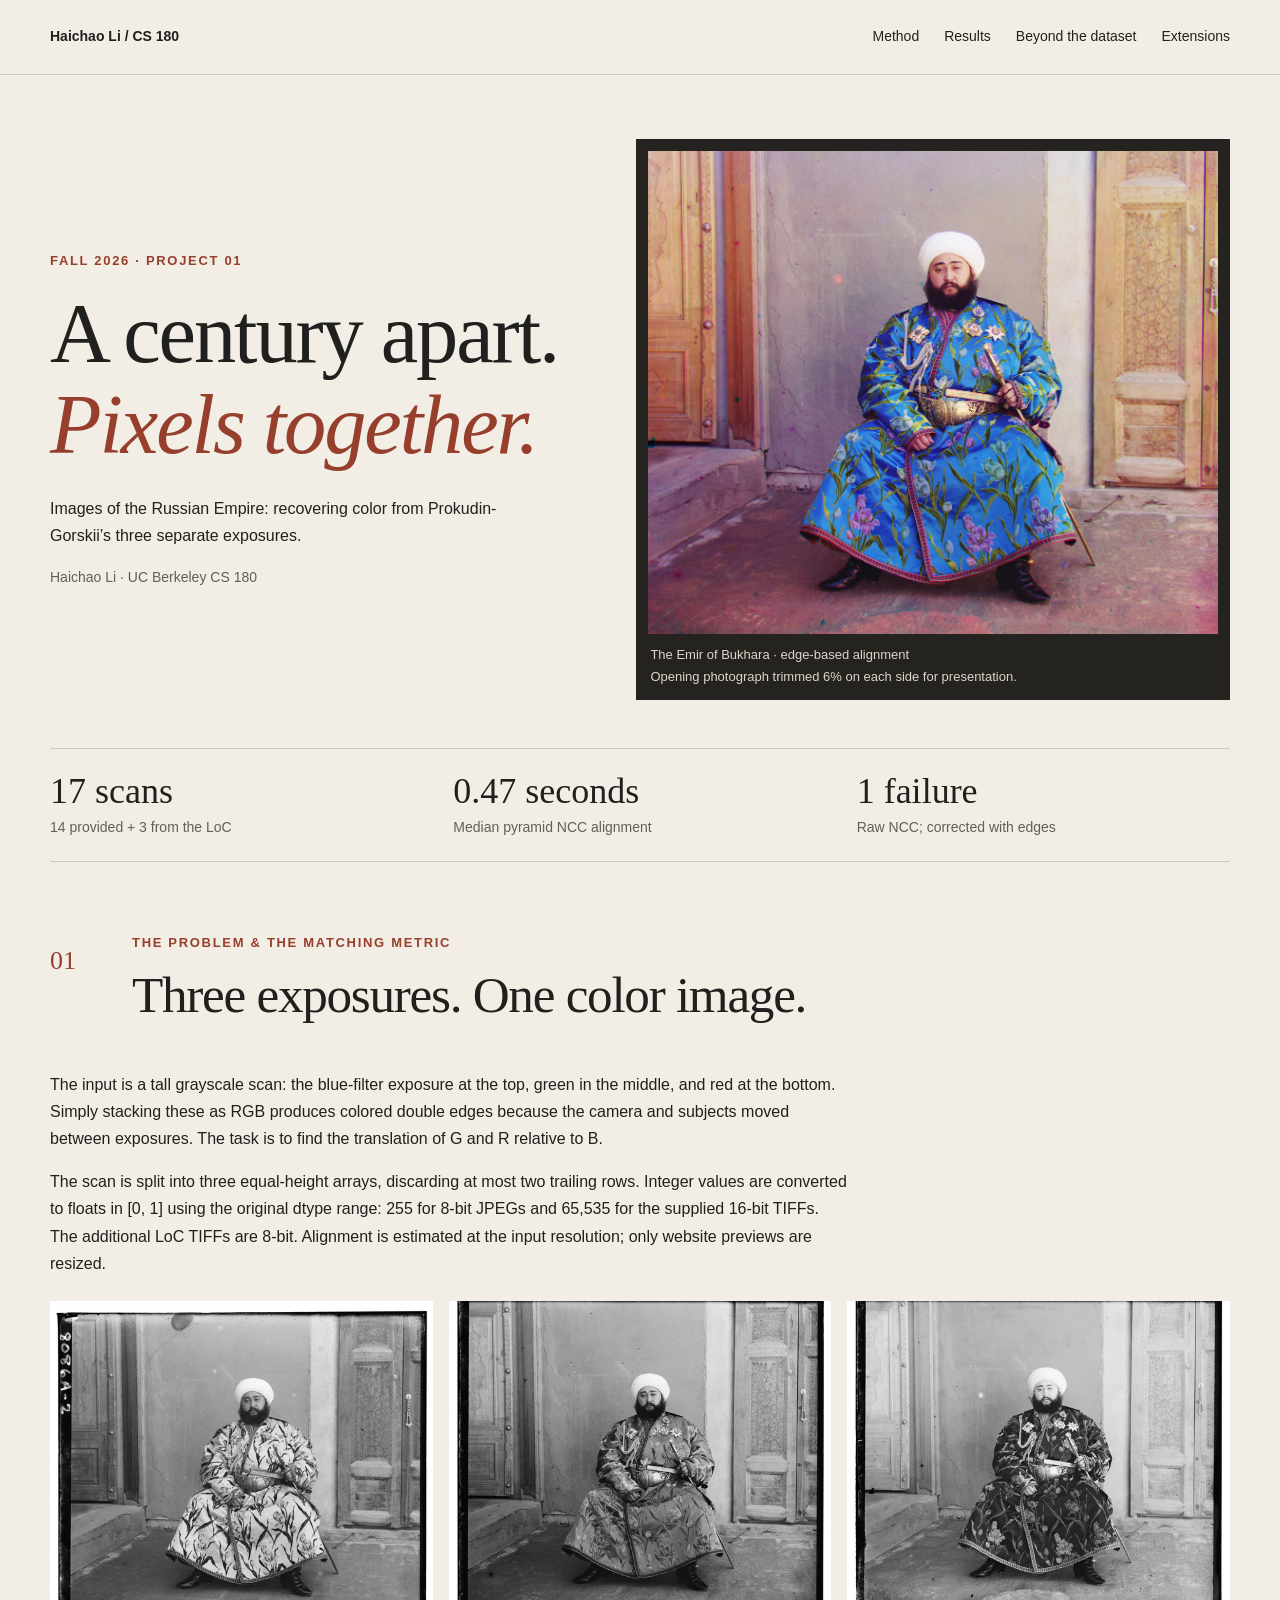
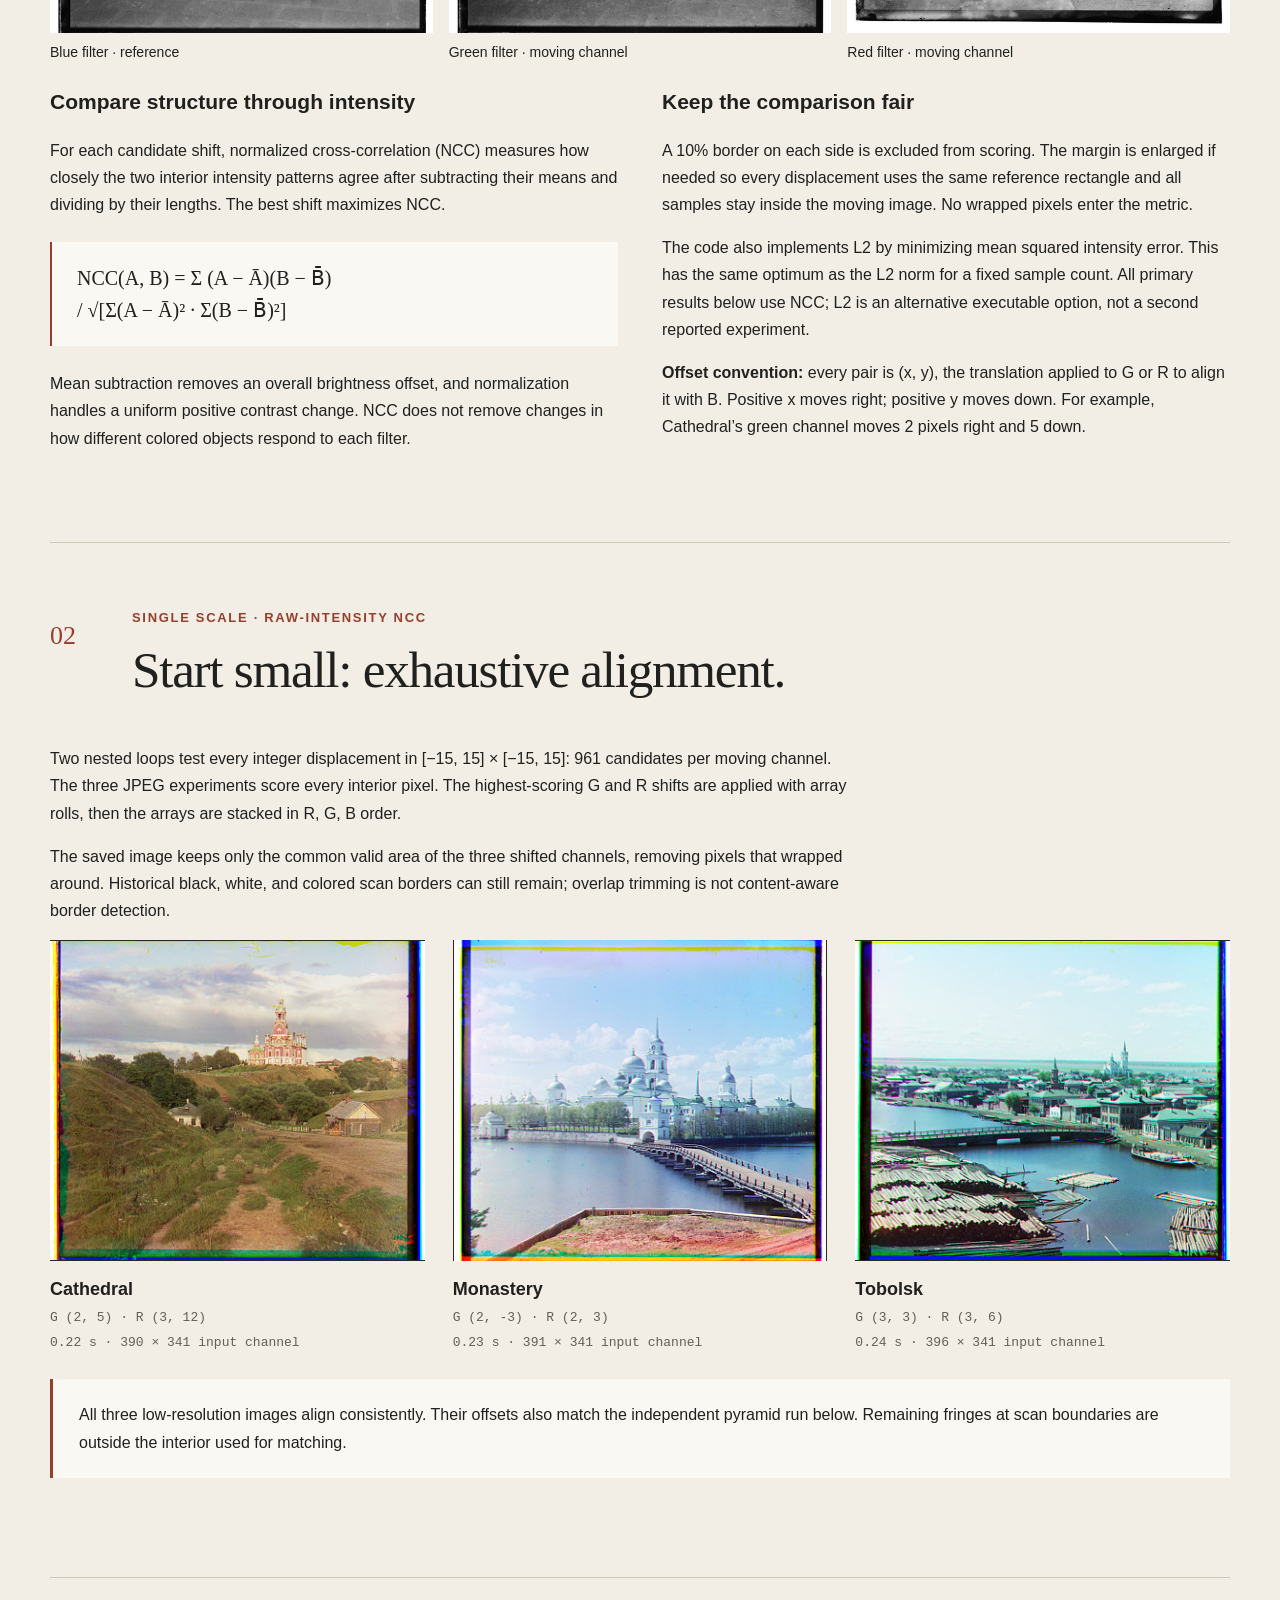
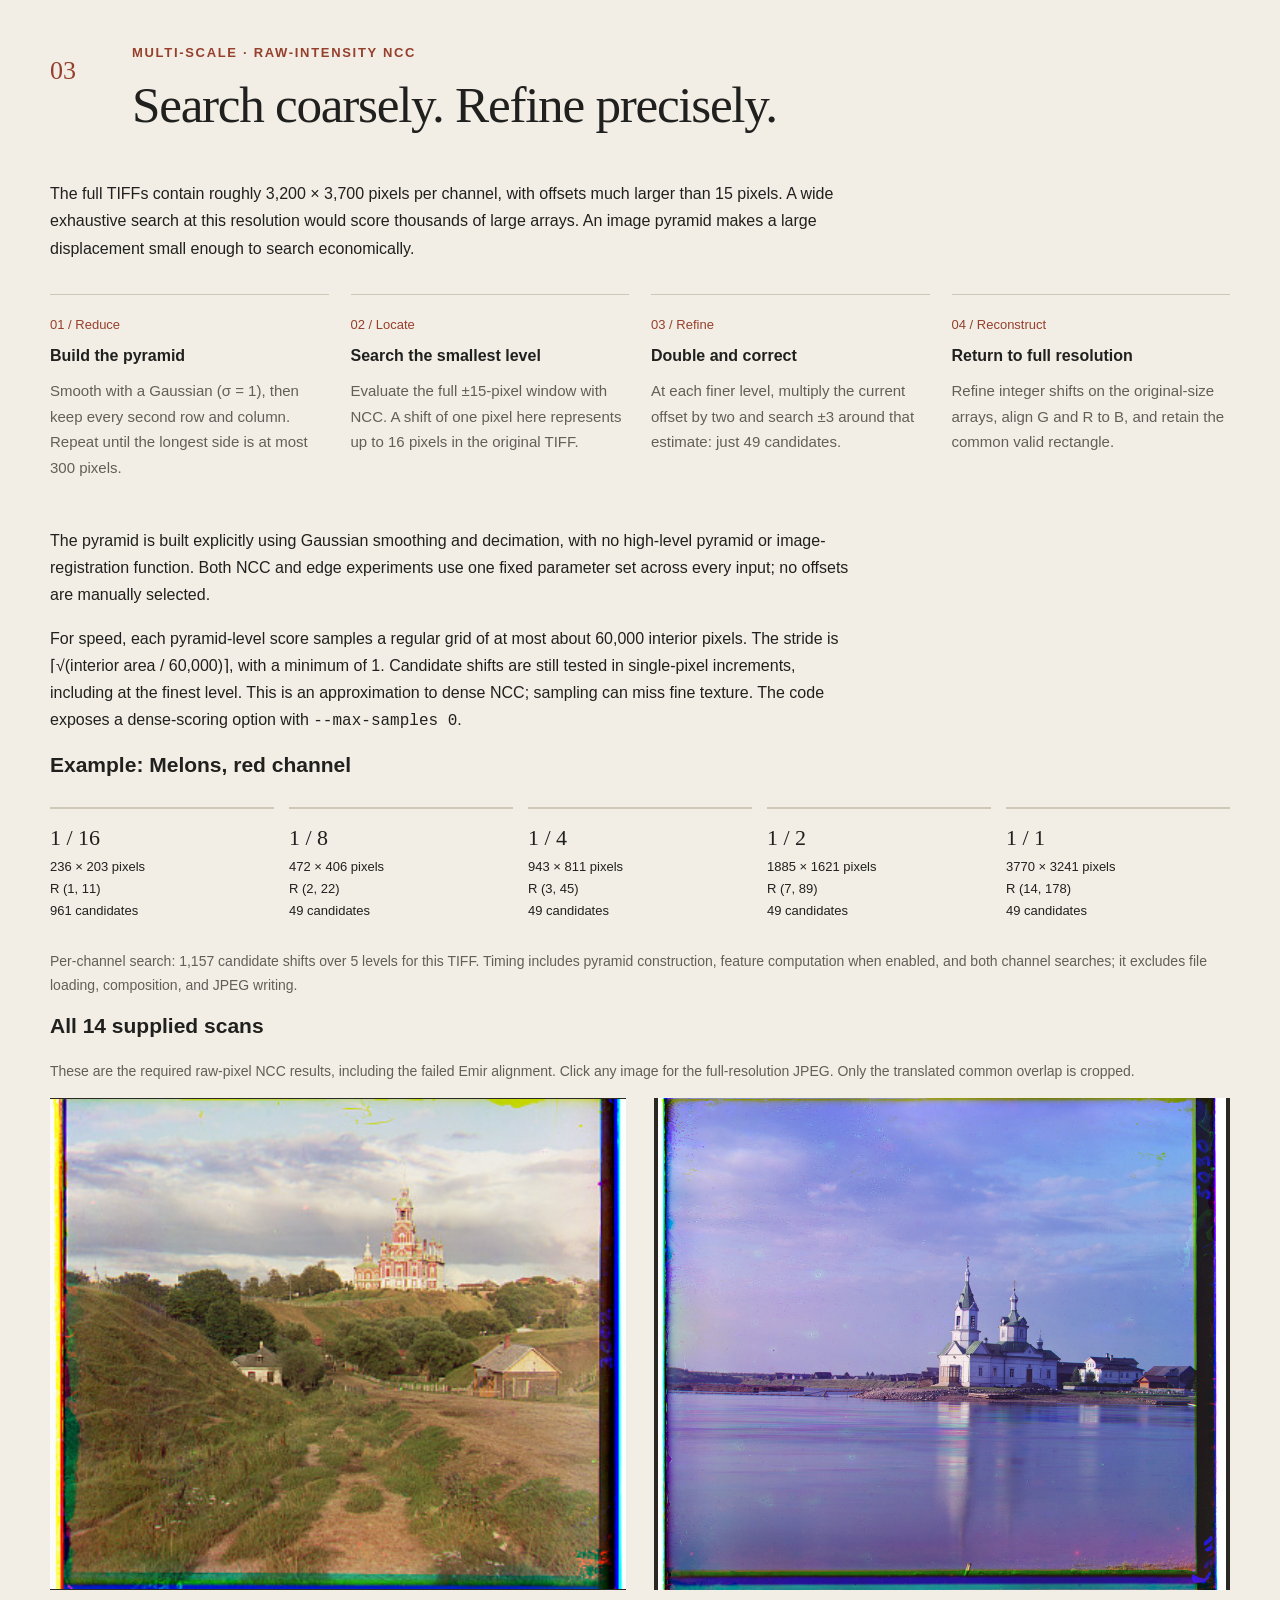
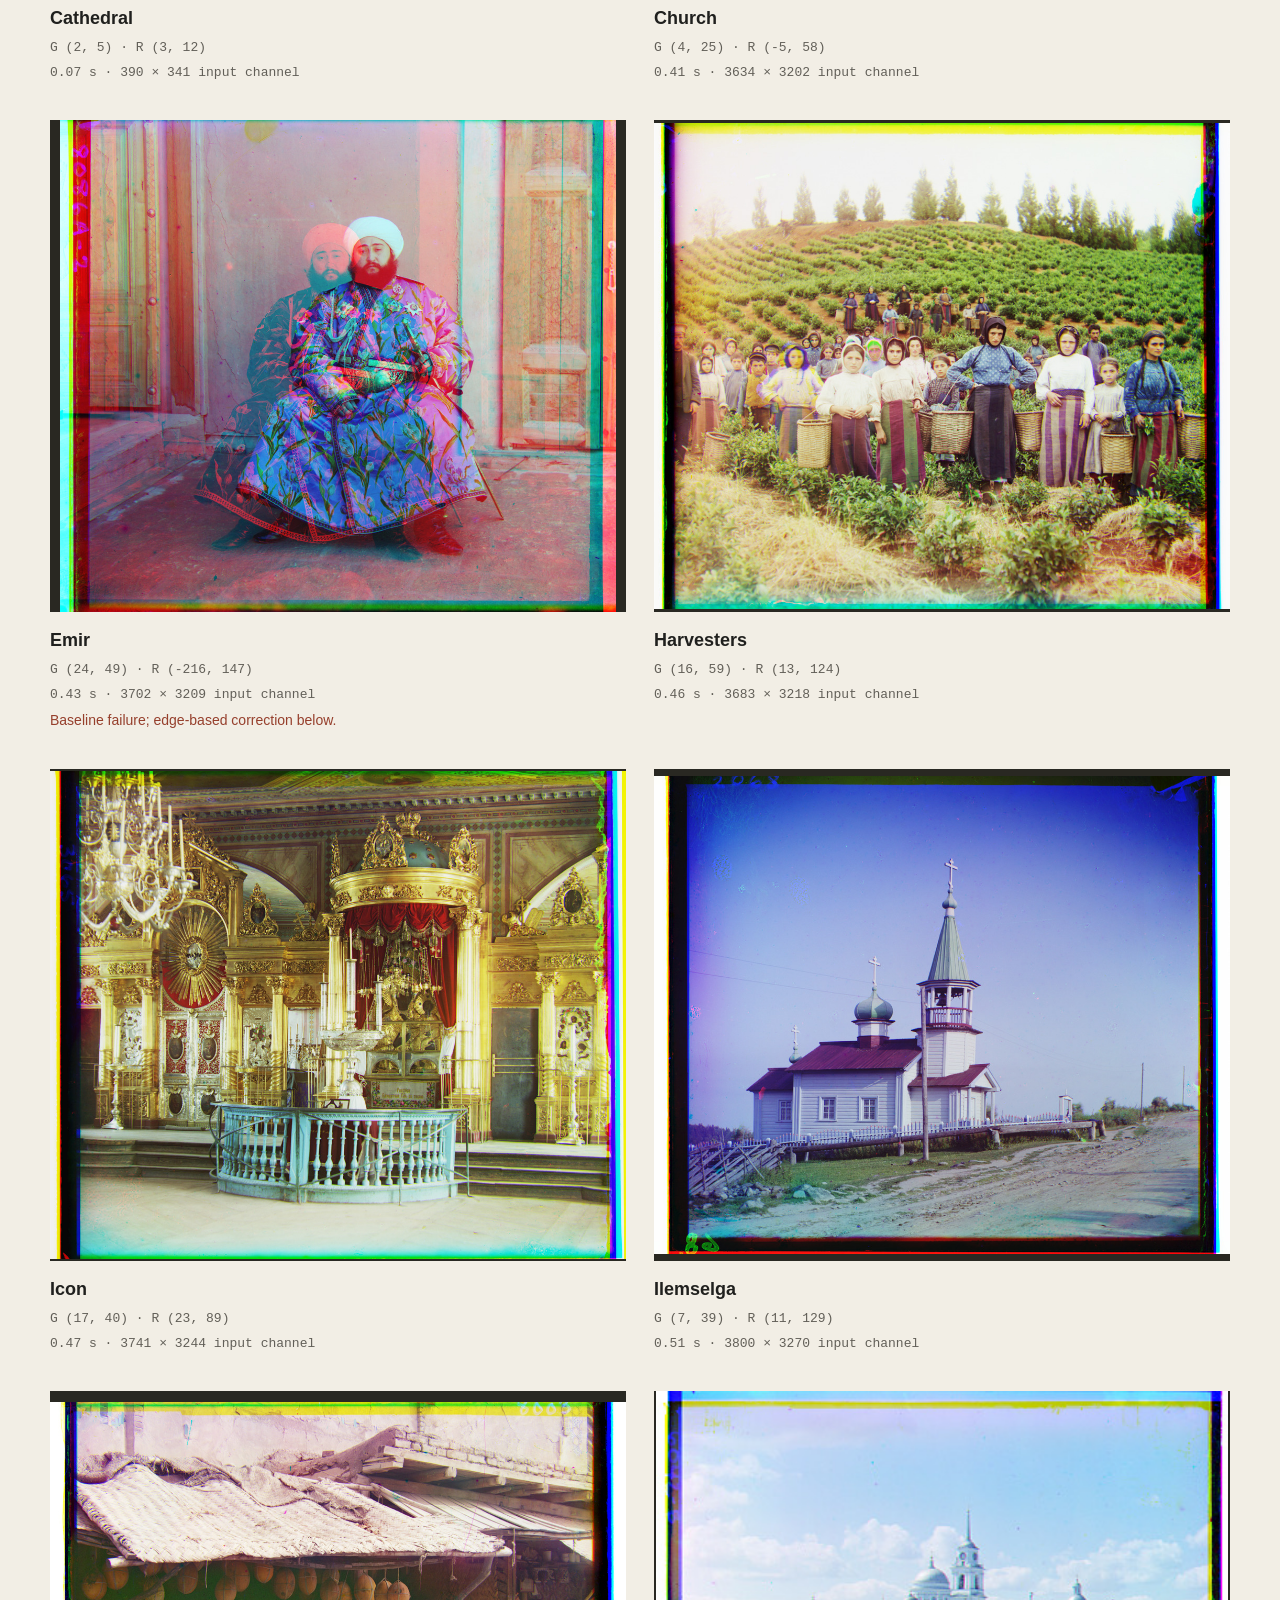
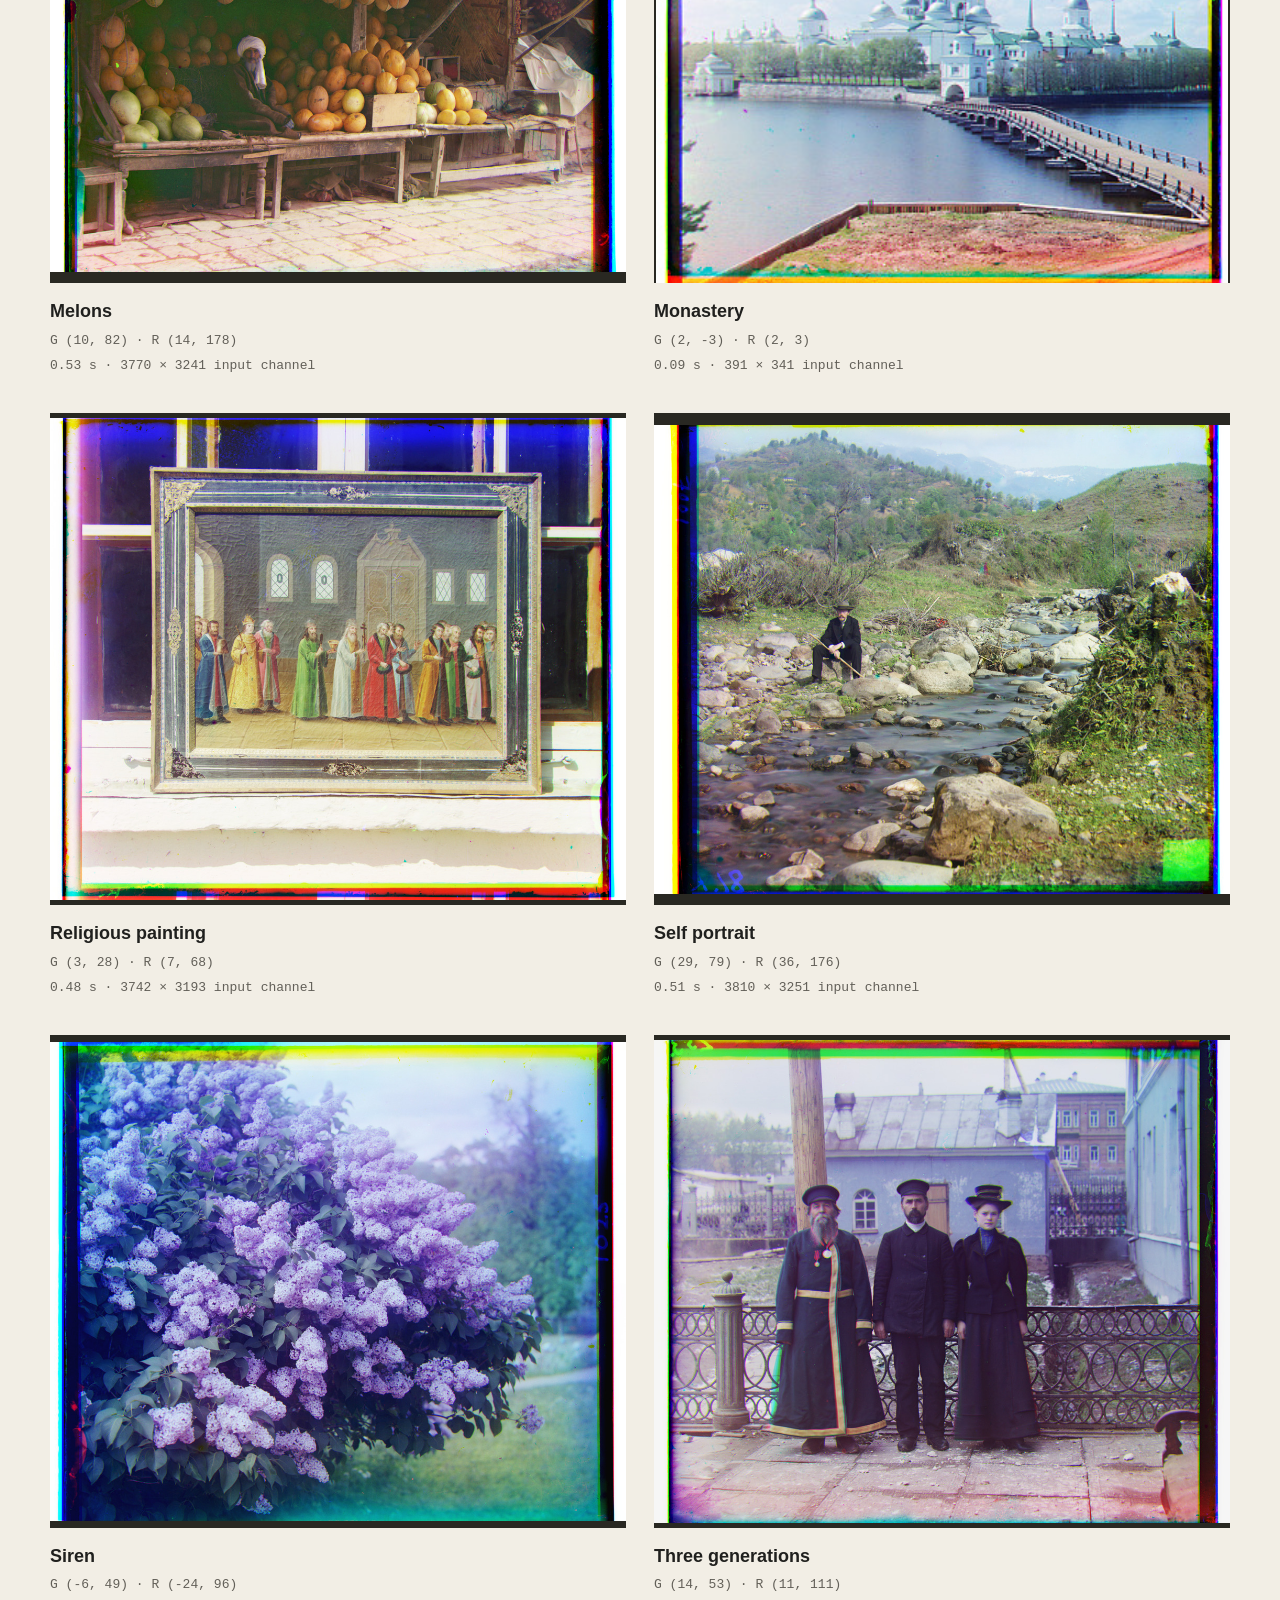
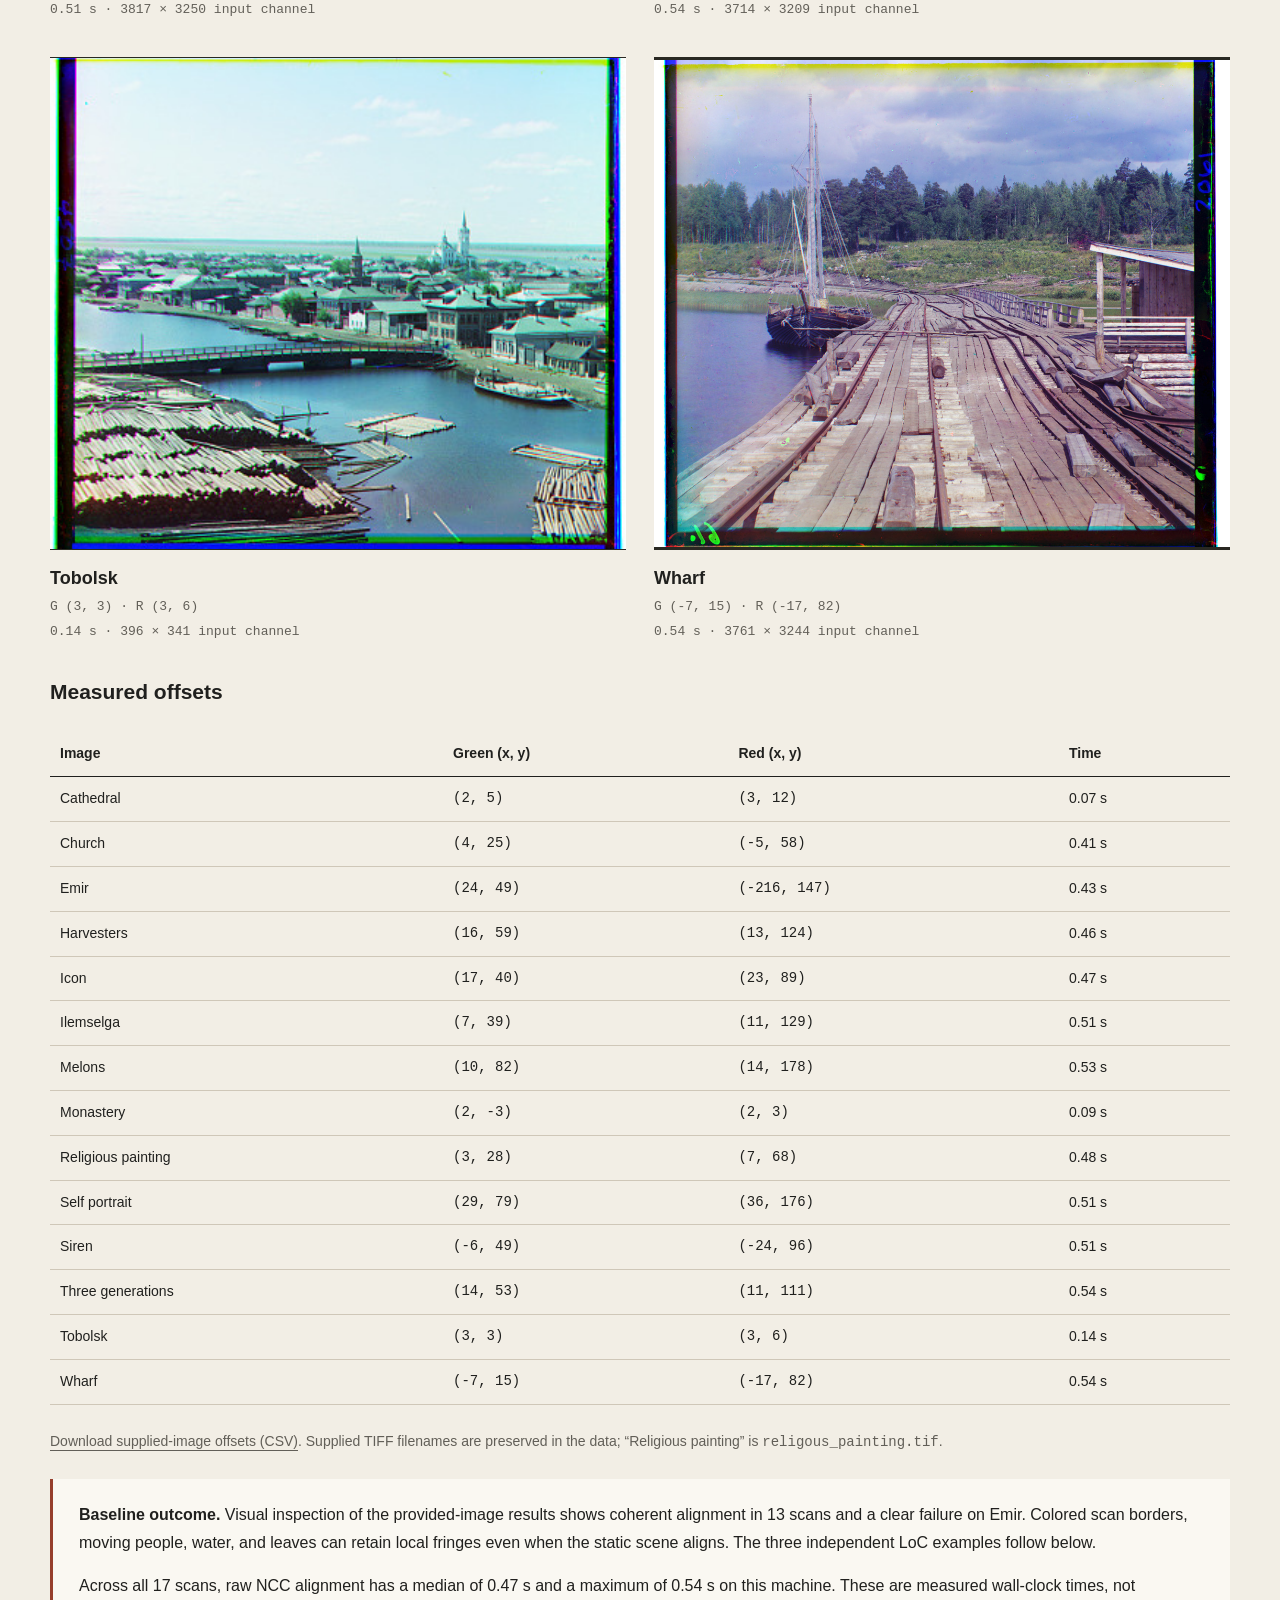
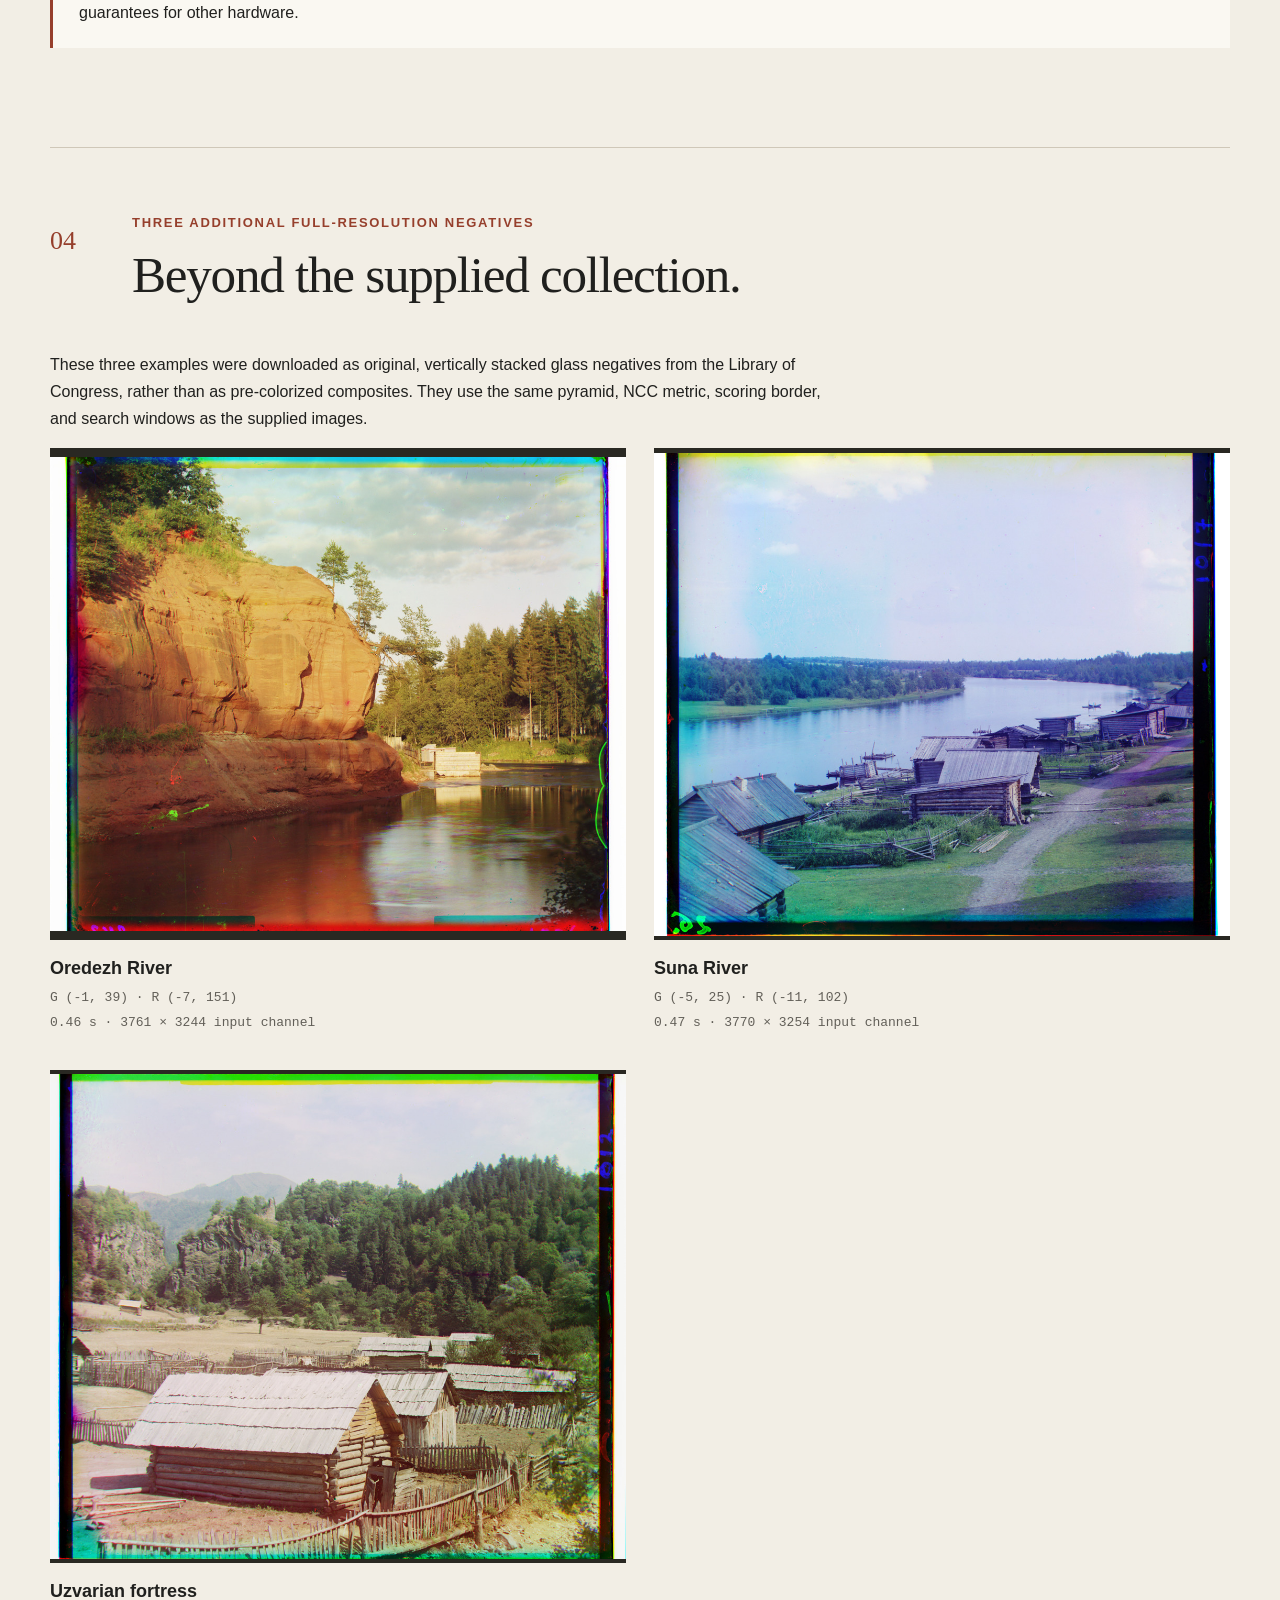
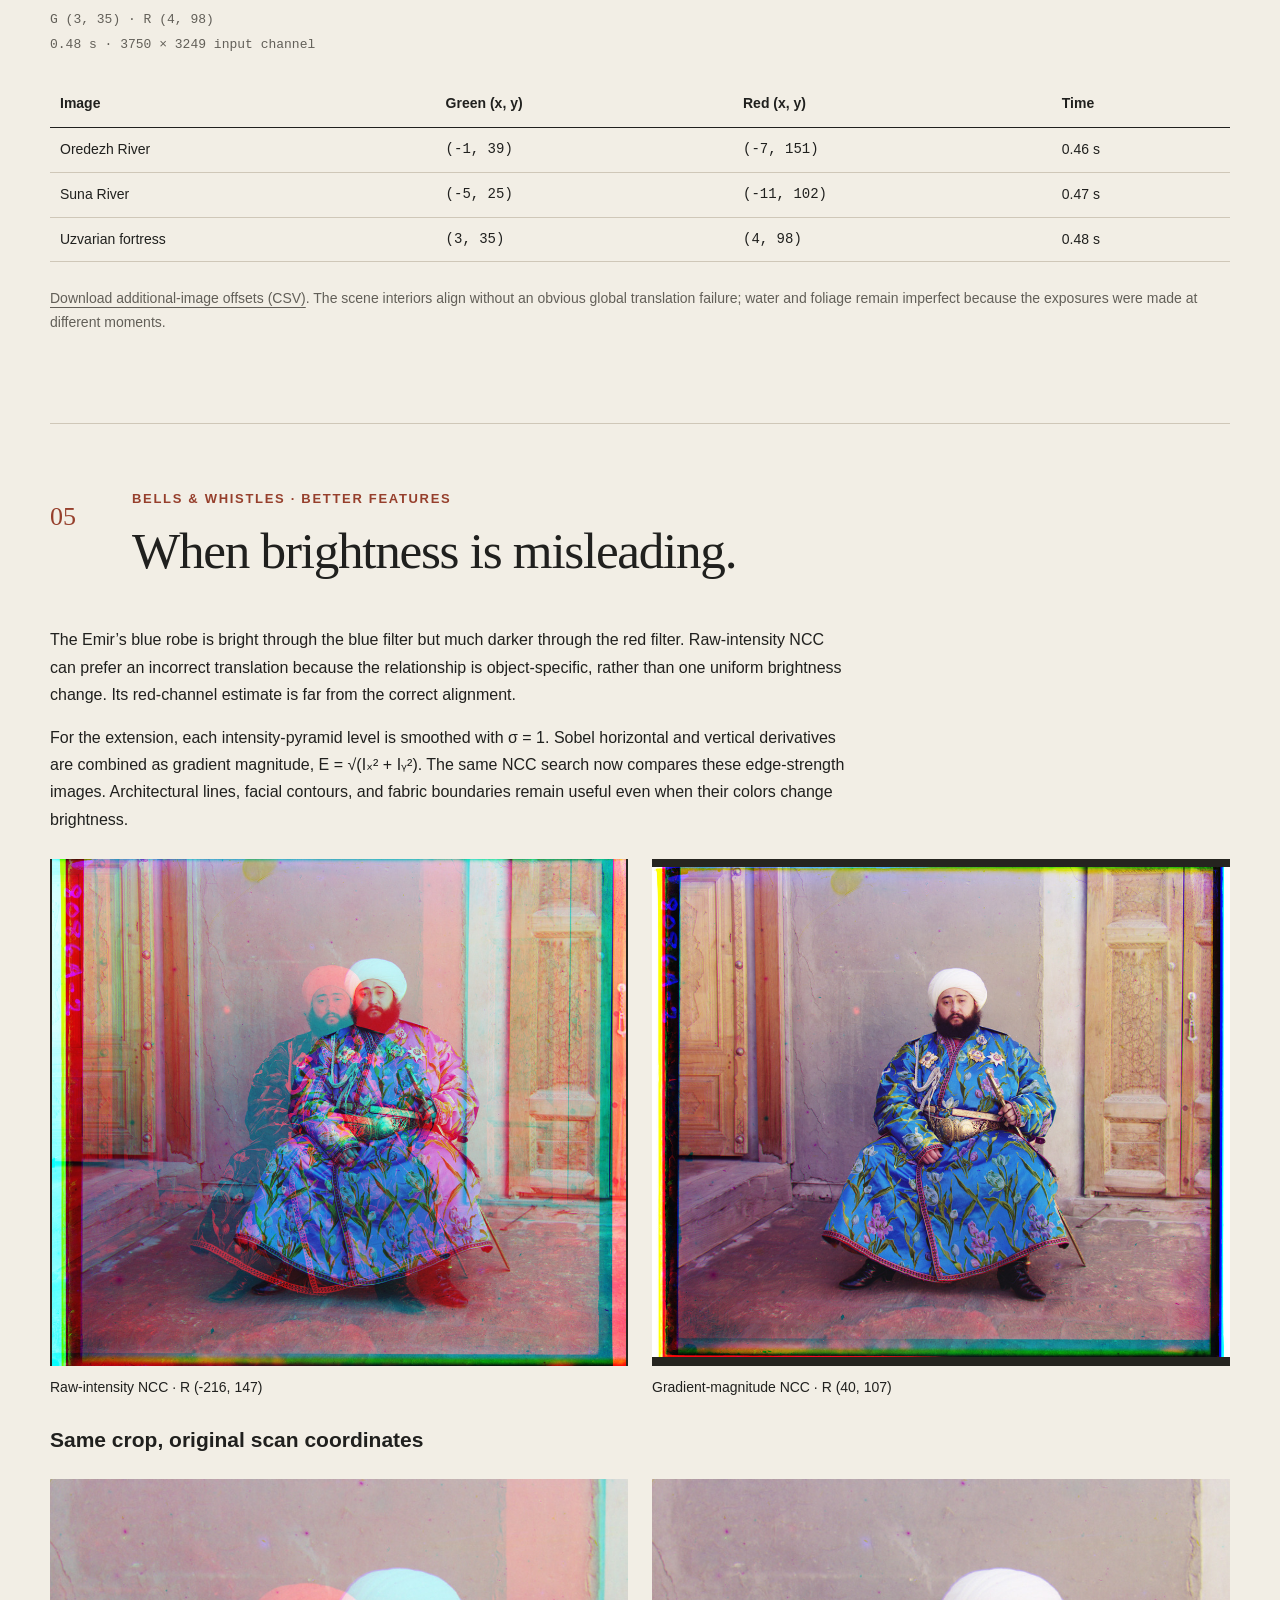
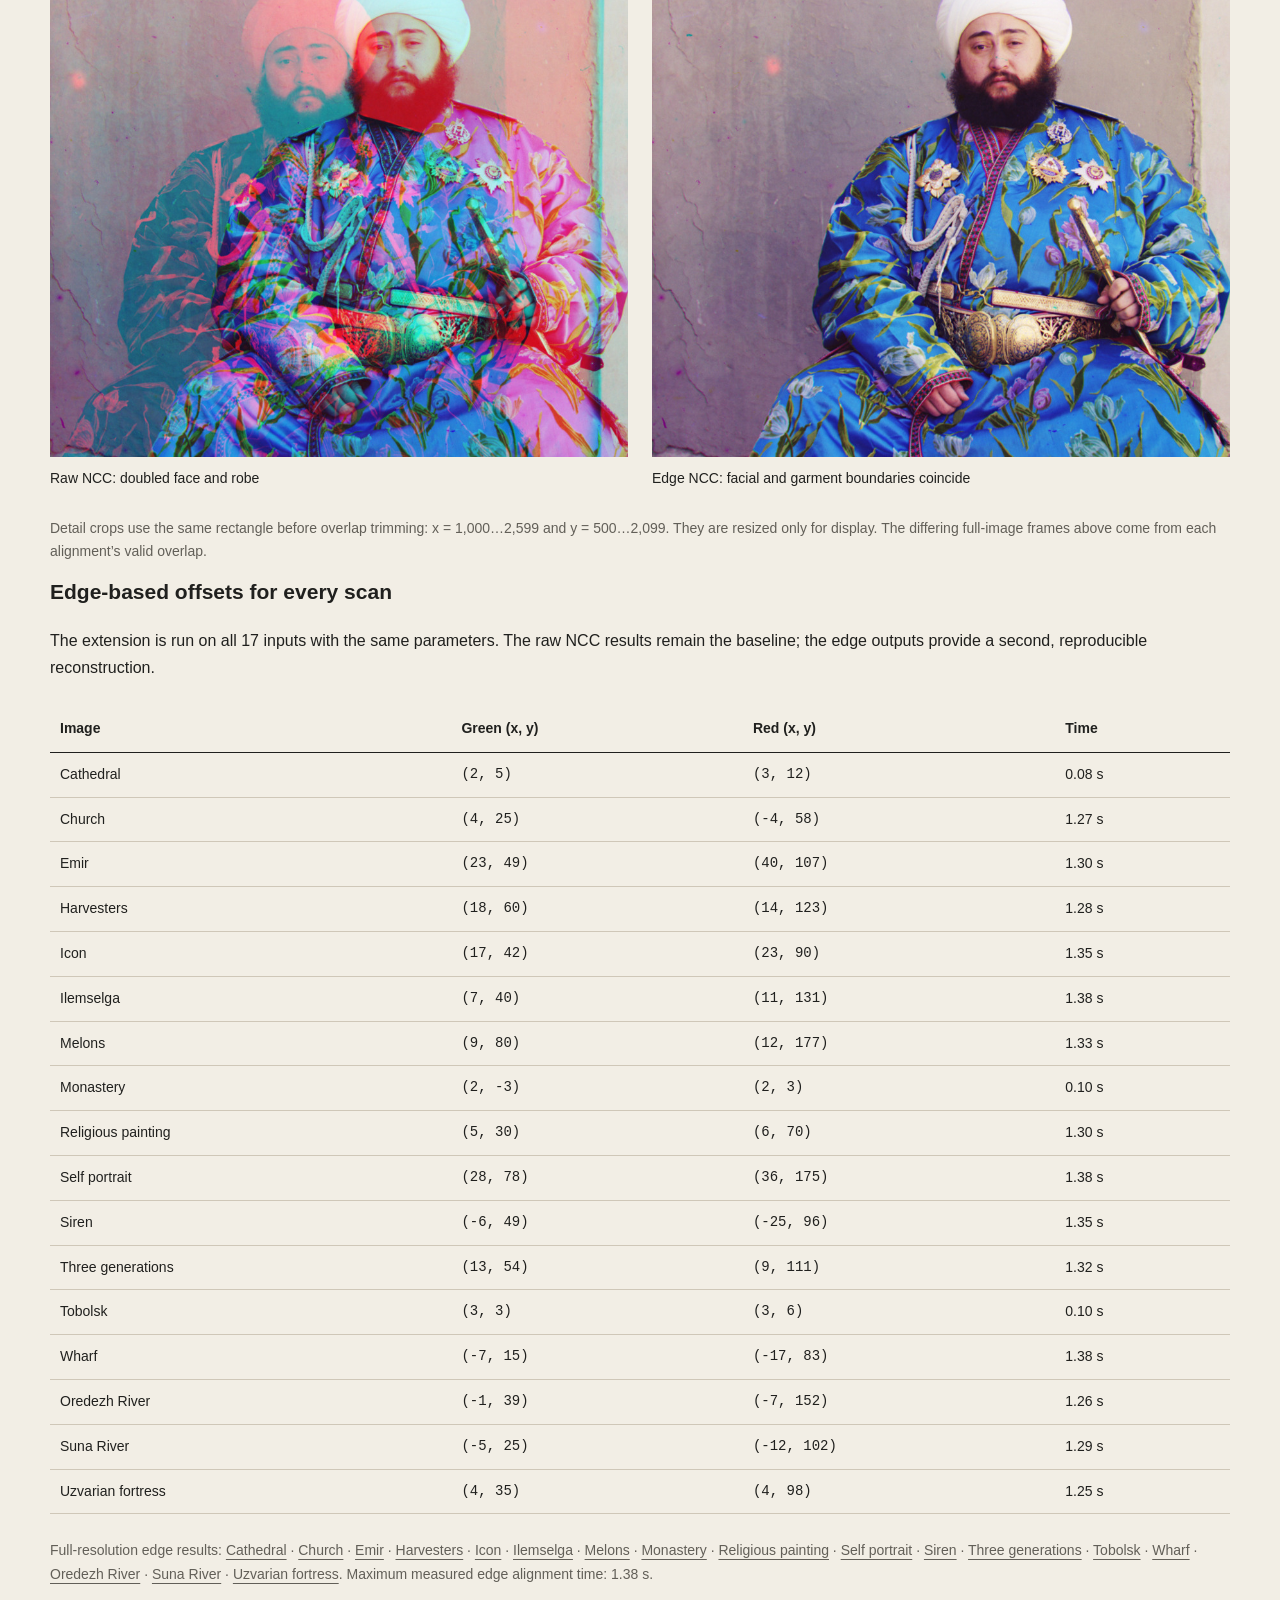
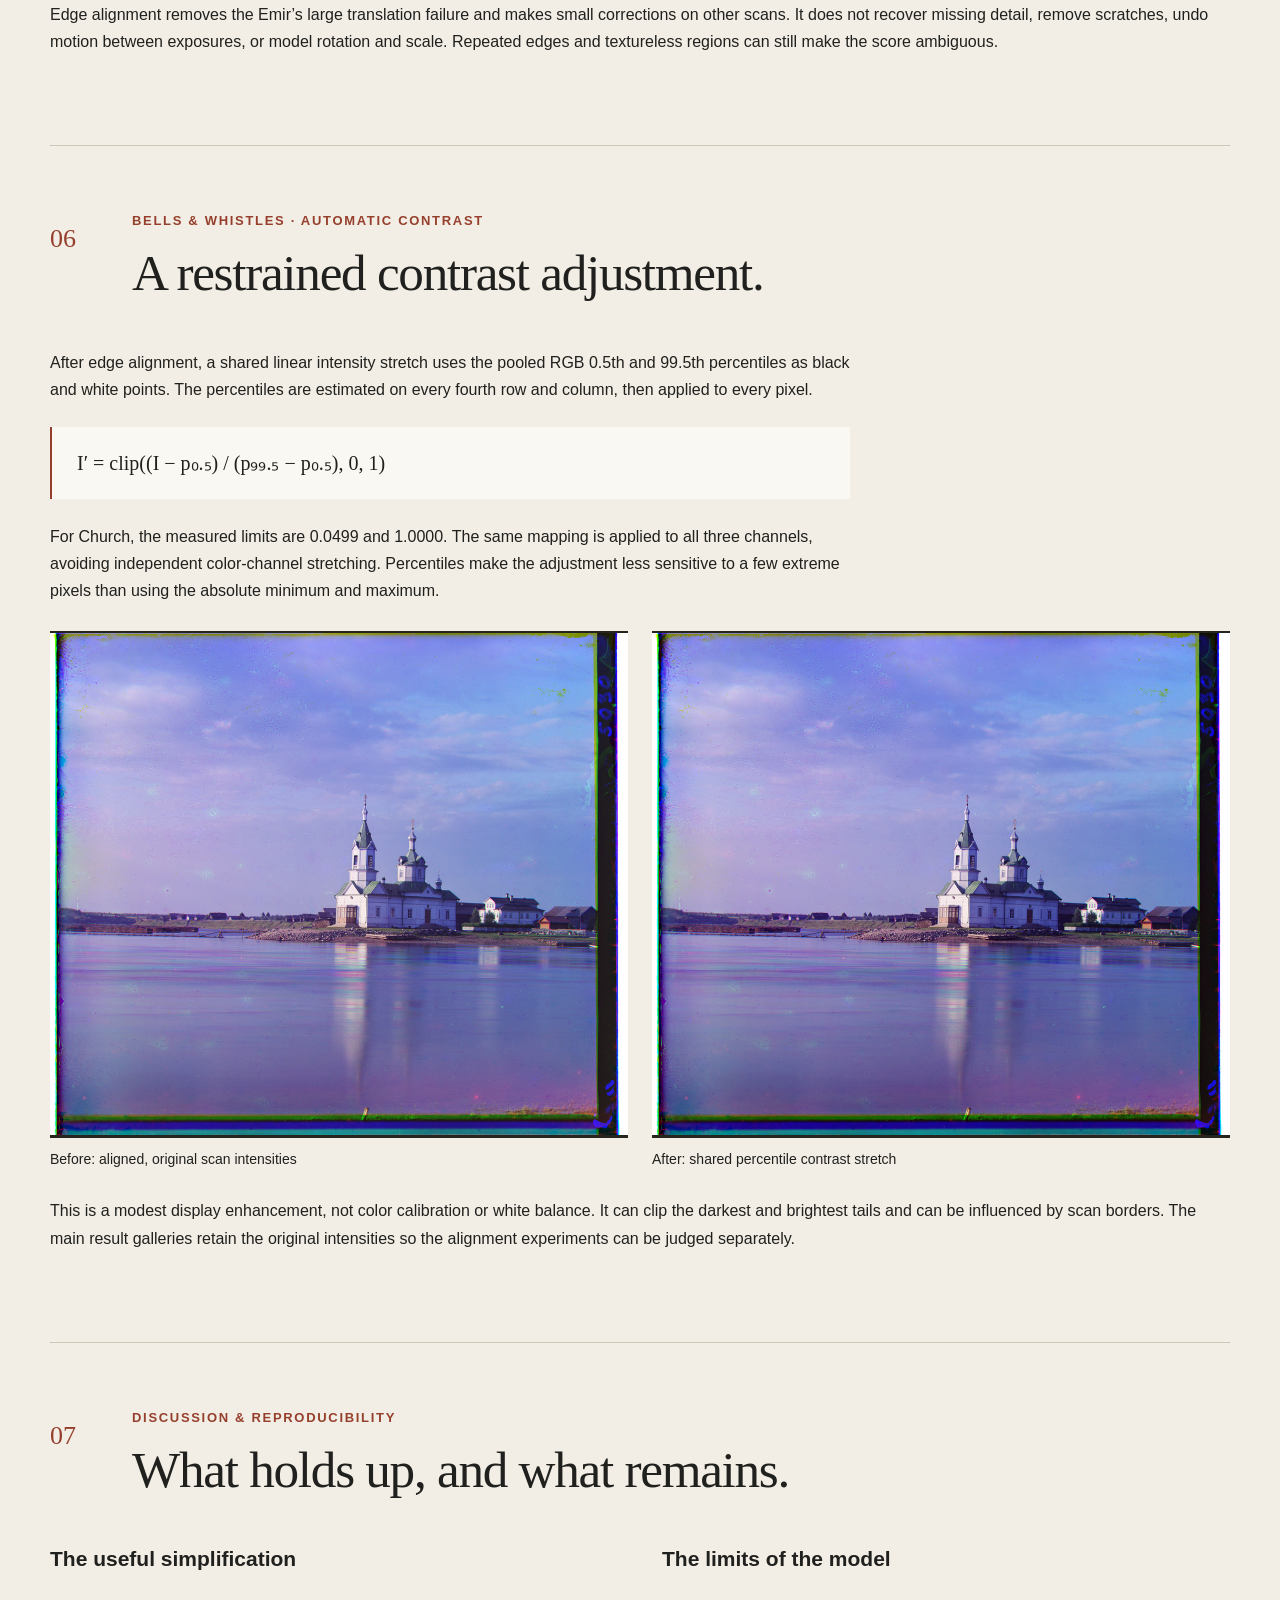
==== docs/project1/index.html @ 75fae9b6 "Create course portfolio and add Project 1 color alignment report" ====
<!doctype html><html lang="en"><head><meta charset="utf-8"><meta name="viewport" content="width=device-width,initial-scale=1"><title>Images of the Russian Empire · Haichao Li · CS180 Project 1</title><meta name="description" content="Reconstructing 17 glass-plate photographs with exhaustive NCC search, image pyramids, and edge features."><link rel="canonical" href="https://haichaolihc.github.io/cs180-projects/project1/"><link rel="stylesheet" href="styles.css"><link rel="icon" href="../favicon.svg" type="image/svg+xml"></head><body><header><div class="wrap"><a class="brand" href="../">Haichao Li / CS 180</a><nav aria-label="Report sections"><a href="#01">Method</a><a href="#03">Results</a><a href="#04">Beyond the dataset</a><a href="#05">Extensions</a></nav></div></header><main class="wrap"><p class="print-url">Project webpage: https://haichaolihc.github.io/cs180-projects/project1/</p><div class="hero"><div><p class="eyebrow">Fall 2026 · Project 01</p><h1>A century apart.<br><em>Pixels together.</em></h1><p>Images of the Russian Empire: recovering color from Prokudin-Gorskii’s three separate exposures.</p><p class="byline">Haichao Li · UC Berkeley CS 180</p></div><figure class="hero-image"><img src="images/hero.jpg" alt="The Emir of Bukhara reconstructed from three monochrome exposures" width="1200" height="1000"><figcaption>The Emir of Bukhara · edge-based alignment<br>Opening photograph trimmed 6% on each side for presentation.</figcaption></figure></div><div class="stats"><div><strong>17 scans</strong><span>14 provided + 3 from the LoC</span></div><div><strong>0.47 seconds</strong><span>Median pyramid NCC alignment</span></div><div><strong>1 failure</strong><span>Raw NCC; corrected with edges</span></div></div><section class="report" id="01"><div class="section-title"><span class="number">01</span><div><p class=eyebrow>The problem & the matching metric</p><h2>Three exposures. One color image.</h2></div></div><div class="measure"><p>The input is a tall grayscale scan: the blue-filter exposure at the top, green in the middle, and red at the bottom. Simply stacking these as RGB produces colored double edges because the camera and subjects moved between exposures. The task is to find the translation of G and R relative to B.</p><p>The scan is split into three equal-height arrays, discarding at most two trailing rows. Integer values are converted to floats in [0, 1] using the original dtype range: 255 for 8-bit JPEGs and 65,535 for the supplied 16-bit TIFFs. The additional LoC TIFFs are 8-bit. Alignment is estimated at the input resolution; only website previews are resized.</p></div><div class="plate-strip"><figure><img src="images/channel-blue.jpg" alt="Emir blue-filter grayscale exposure" loading="lazy"><figcaption>Blue filter · reference</figcaption></figure><figure><img src="images/channel-green.jpg" alt="Emir green-filter grayscale exposure" loading="lazy"><figcaption>Green filter · moving channel</figcaption></figure><figure><img src="images/channel-red.jpg" alt="Emir red-filter grayscale exposure" loading="lazy"><figcaption>Red filter · moving channel</figcaption></figure></div><div class="prose-grid"><div><h3>Compare structure through intensity</h3><p>For each candidate shift, normalized cross-correlation (NCC) measures how closely the two interior intensity patterns agree after subtracting their means and dividing by their lengths. The best shift maximizes NCC.</p><div class="formula">NCC(A, B) = Σ (A − Ā)(B − B̄)<br> / √[Σ(A − Ā)² · Σ(B − B̄)²]</div><p>Mean subtraction removes an overall brightness offset, and normalization handles a uniform positive contrast change. NCC does not remove changes in how different colored objects respond to each filter.</p></div><div><h3>Keep the comparison fair</h3><p>A 10% border on each side is excluded from scoring. The margin is enlarged if needed so every displacement uses the same reference rectangle and all samples stay inside the moving image. No wrapped pixels enter the metric.</p><p>The code also implements L2 by minimizing mean squared intensity error. This has the same optimum as the L2 norm for a fixed sample count. All primary results below use NCC; L2 is an alternative executable option, not a second reported experiment.</p><p><b>Offset convention:</b> every pair is (x, y), the translation applied to G or R to align it with B. Positive x moves right; positive y moves down. For example, Cathedral’s green channel moves 2 pixels right and 5 down.</p></div></div></section><section class="report" id="02"><div class="section-title"><span class="number">02</span><div><p class=eyebrow>Single scale · raw-intensity NCC</p><h2>Start small: exhaustive alignment.</h2></div></div><div class="measure"><p>Two nested loops test every integer displacement in [−15, 15] × [−15, 15]: 961 candidates per moving channel. The three JPEG experiments score every interior pixel. The highest-scoring G and R shifts are applied with array rolls, then the arrays are stacked in R, G, B order.</p><p>The saved image keeps only the common valid area of the three shifted channels, removing pixels that wrapped around. Historical black, white, and colored scan borders can still remain; overlap trimming is not content-aware border detection.</p></div><div class="gallery three"><figure class="result"><a href="images/full/pyramid/cathedral.jpg"><img src="images/single-cathedral.jpg" alt="Cathedral reconstructed using single alignment" loading="lazy" width="1100" height="950"></a><figcaption><span class="name">Cathedral</span><span class="offset">G (2, 5) · R (3, 12)</span><span class="offset">0.22 s · 390 × 341 input channel</span></figcaption></figure><figure class="result"><a href="images/full/pyramid/monastery.jpg"><img src="images/single-monastery.jpg" alt="Monastery reconstructed using single alignment" loading="lazy" width="1100" height="950"></a><figcaption><span class="name">Monastery</span><span class="offset">G (2, -3) · R (2, 3)</span><span class="offset">0.23 s · 391 × 341 input channel</span></figcaption></figure><figure class="result"><a href="images/full/pyramid/tobolsk.jpg"><img src="images/single-tobolsk.jpg" alt="Tobolsk reconstructed using single alignment" loading="lazy" width="1100" height="950"></a><figcaption><span class="name">Tobolsk</span><span class="offset">G (3, 3) · R (3, 6)</span><span class="offset">0.24 s · 396 × 341 input channel</span></figcaption></figure></div><div class="callout"><p>All three low-resolution images align consistently. Their offsets also match the independent pyramid run below. Remaining fringes at scan boundaries are outside the interior used for matching.</p></div></section><section class="report" id="03"><div class="section-title"><span class="number">03</span><div><p class=eyebrow>Multi-scale · raw-intensity NCC</p><h2>Search coarsely. Refine precisely.</h2></div></div><div class="measure"><p>The full TIFFs contain roughly 3,200 × 3,700 pixels per channel, with offsets much larger than 15 pixels. A wide exhaustive search at this resolution would score thousands of large arrays. An image pyramid makes a large displacement small enough to search economically.</p></div><div class="steps"><div class="step"><small>01 / Reduce</small><b>Build the pyramid</b><p>Smooth with a Gaussian (σ = 1), then keep every second row and column. Repeat until the longest side is at most 300 pixels.</p></div><div class="step"><small>02 / Locate</small><b>Search the smallest level</b><p>Evaluate the full ±15-pixel window with NCC. A shift of one pixel here represents up to 16 pixels in the original TIFF.</p></div><div class="step"><small>03 / Refine</small><b>Double and correct</b><p>At each finer level, multiply the current offset by two and search ±3 around that estimate: just 49 candidates.</p></div><div class="step"><small>04 / Reconstruct</small><b>Return to full resolution</b><p>Refine integer shifts on the original-size arrays, align G and R to B, and retain the common valid rectangle.</p></div></div><div class="measure"><p>The pyramid is built explicitly using Gaussian smoothing and decimation, with no high-level pyramid or image-registration function. Both NCC and edge experiments use one fixed parameter set across every input; no offsets are manually selected.</p><p>For speed, each pyramid-level score samples a regular grid of at most about 60,000 interior pixels. The stride is ⌈√(interior area / 60,000)⌉, with a minimum of 1. Candidate shifts are still tested in single-pixel increments, including at the finest level. This is an approximation to dense NCC; sampling can miss fine texture. The code exposes a dense-scoring option with <code>--max-samples 0</code>.</p></div><h3>Example: Melons, red channel</h3><div class="trace"><div><strong>1 / 16</strong><span>236 × 203 pixels</span><span>R (1, 11)</span><span>961 candidates</span></div><div><strong>1 / 8</strong><span>472 × 406 pixels</span><span>R (2, 22)</span><span>49 candidates</span></div><div><strong>1 / 4</strong><span>943 × 811 pixels</span><span>R (3, 45)</span><span>49 candidates</span></div><div><strong>1 / 2</strong><span>1885 × 1621 pixels</span><span>R (7, 89)</span><span>49 candidates</span></div><div><strong>1 / 1</strong><span>3770 × 3241 pixels</span><span>R (14, 178)</span><span>49 candidates</span></div></div><p class="fine">Per-channel search: 1,157 candidate shifts over 5 levels for this TIFF. Timing includes pyramid construction, feature computation when enabled, and both channel searches; it excludes file loading, composition, and JPEG writing.</p><h3>All 14 supplied scans</h3><p class="fine">These are the required raw-pixel NCC results, including the failed Emir alignment. Click any image for the full-resolution JPEG. Only the translated common overlap is cropped.</p><div class="gallery"><figure class="result"><a href="images/full/pyramid/cathedral.jpg"><img src="images/pyramid-cathedral.jpg" alt="Cathedral reconstructed using pyramid alignment" loading="lazy" width="1100" height="950"></a><figcaption><span class="name">Cathedral</span><span class="offset">G (2, 5) · R (3, 12)</span><span class="offset">0.07 s · 390 × 341 input channel</span></figcaption></figure><figure class="result"><a href="images/full/pyramid/church.jpg"><img src="images/pyramid-church.jpg" alt="Church reconstructed using pyramid alignment" loading="lazy" width="1100" height="950"></a><figcaption><span class="name">Church</span><span class="offset">G (4, 25) · R (-5, 58)</span><span class="offset">0.41 s · 3634 × 3202 input channel</span></figcaption></figure><figure class="result"><a href="images/full/pyramid/emir.jpg"><img src="images/pyramid-emir.jpg" alt="Emir reconstructed using pyramid alignment" loading="lazy" width="1100" height="950"></a><figcaption><span class="name">Emir</span><span class="offset">G (24, 49) · R (-216, 147)</span><span class="offset">0.43 s · 3702 × 3209 input channel</span><span class="note fail">Baseline failure; edge-based correction below.</span></figcaption></figure><figure class="result"><a href="images/full/pyramid/harvesters.jpg"><img src="images/pyramid-harvesters.jpg" alt="Harvesters reconstructed using pyramid alignment" loading="lazy" width="1100" height="950"></a><figcaption><span class="name">Harvesters</span><span class="offset">G (16, 59) · R (13, 124)</span><span class="offset">0.46 s · 3683 × 3218 input channel</span></figcaption></figure><figure class="result"><a href="images/full/pyramid/icon.jpg"><img src="images/pyramid-icon.jpg" alt="Icon reconstructed using pyramid alignment" loading="lazy" width="1100" height="950"></a><figcaption><span class="name">Icon</span><span class="offset">G (17, 40) · R (23, 89)</span><span class="offset">0.47 s · 3741 × 3244 input channel</span></figcaption></figure><figure class="result"><a href="images/full/pyramid/ilemselga.jpg"><img src="images/pyramid-ilemselga.jpg" alt="Ilemselga reconstructed using pyramid alignment" loading="lazy" width="1100" height="950"></a><figcaption><span class="name">Ilemselga</span><span class="offset">G (7, 39) · R (11, 129)</span><span class="offset">0.51 s · 3800 × 3270 input channel</span></figcaption></figure><figure class="result"><a href="images/full/pyramid/melons.jpg"><img src="images/pyramid-melons.jpg" alt="Melons reconstructed using pyramid alignment" loading="lazy" width="1100" height="950"></a><figcaption><span class="name">Melons</span><span class="offset">G (10, 82) · R (14, 178)</span><span class="offset">0.53 s · 3770 × 3241 input channel</span></figcaption></figure><figure class="result"><a href="images/full/pyramid/monastery.jpg"><img src="images/pyramid-monastery.jpg" alt="Monastery reconstructed using pyramid alignment" loading="lazy" width="1100" height="950"></a><figcaption><span class="name">Monastery</span><span class="offset">G (2, -3) · R (2, 3)</span><span class="offset">0.09 s · 391 × 341 input channel</span></figcaption></figure><figure class="result"><a href="images/full/pyramid/religous_painting.jpg"><img src="images/pyramid-religous_painting.jpg" alt="Religious painting reconstructed using pyramid alignment" loading="lazy" width="1100" height="950"></a><figcaption><span class="name">Religious painting</span><span class="offset">G (3, 28) · R (7, 68)</span><span class="offset">0.48 s · 3742 × 3193 input channel</span></figcaption></figure><figure class="result"><a href="images/full/pyramid/self_portrait.jpg"><img src="images/pyramid-self_portrait.jpg" alt="Self portrait reconstructed using pyramid alignment" loading="lazy" width="1100" height="950"></a><figcaption><span class="name">Self portrait</span><span class="offset">G (29, 79) · R (36, 176)</span><span class="offset">0.51 s · 3810 × 3251 input channel</span></figcaption></figure><figure class="result"><a href="images/full/pyramid/siren.jpg"><img src="images/pyramid-siren.jpg" alt="Siren reconstructed using pyramid alignment" loading="lazy" width="1100" height="950"></a><figcaption><span class="name">Siren</span><span class="offset">G (-6, 49) · R (-24, 96)</span><span class="offset">0.51 s · 3817 × 3250 input channel</span></figcaption></figure><figure class="result"><a href="images/full/pyramid/three_generations.jpg"><img src="images/pyramid-three_generations.jpg" alt="Three generations reconstructed using pyramid alignment" loading="lazy" width="1100" height="950"></a><figcaption><span class="name">Three generations</span><span class="offset">G (14, 53) · R (11, 111)</span><span class="offset">0.54 s · 3714 × 3209 input channel</span></figcaption></figure><figure class="result"><a href="images/full/pyramid/tobolsk.jpg"><img src="images/pyramid-tobolsk.jpg" alt="Tobolsk reconstructed using pyramid alignment" loading="lazy" width="1100" height="950"></a><figcaption><span class="name">Tobolsk</span><span class="offset">G (3, 3) · R (3, 6)</span><span class="offset">0.14 s · 396 × 341 input channel</span></figcaption></figure><figure class="result"><a href="images/full/pyramid/wharf.jpg"><img src="images/pyramid-wharf.jpg" alt="Wharf reconstructed using pyramid alignment" loading="lazy" width="1100" height="950"></a><figcaption><span class="name">Wharf</span><span class="offset">G (-7, 15) · R (-17, 82)</span><span class="offset">0.54 s · 3761 × 3244 input channel</span></figcaption></figure></div><h3 style="margin-top:35px">Measured offsets</h3><div class="table-wrap"><table><thead><tr><th>Image</th><th>Green (x, y)</th><th>Red (x, y)</th><th>Time</th></tr></thead><tbody><tr><td>Cathedral</td><td class="mono">(2, 5)</td><td class="mono">(3, 12)</td><td>0.07 s</td></tr><tr><td>Church</td><td class="mono">(4, 25)</td><td class="mono">(-5, 58)</td><td>0.41 s</td></tr><tr><td>Emir</td><td class="mono">(24, 49)</td><td class="mono">(-216, 147)</td><td>0.43 s</td></tr><tr><td>Harvesters</td><td class="mono">(16, 59)</td><td class="mono">(13, 124)</td><td>0.46 s</td></tr><tr><td>Icon</td><td class="mono">(17, 40)</td><td class="mono">(23, 89)</td><td>0.47 s</td></tr><tr><td>Ilemselga</td><td class="mono">(7, 39)</td><td class="mono">(11, 129)</td><td>0.51 s</td></tr><tr><td>Melons</td><td class="mono">(10, 82)</td><td class="mono">(14, 178)</td><td>0.53 s</td></tr><tr><td>Monastery</td><td class="mono">(2, -3)</td><td class="mono">(2, 3)</td><td>0.09 s</td></tr><tr><td>Religious painting</td><td class="mono">(3, 28)</td><td class="mono">(7, 68)</td><td>0.48 s</td></tr><tr><td>Self portrait</td><td class="mono">(29, 79)</td><td class="mono">(36, 176)</td><td>0.51 s</td></tr><tr><td>Siren</td><td class="mono">(-6, 49)</td><td class="mono">(-24, 96)</td><td>0.51 s</td></tr><tr><td>Three generations</td><td class="mono">(14, 53)</td><td class="mono">(11, 111)</td><td>0.54 s</td></tr><tr><td>Tobolsk</td><td class="mono">(3, 3)</td><td class="mono">(3, 6)</td><td>0.14 s</td></tr><tr><td>Wharf</td><td class="mono">(-7, 15)</td><td class="mono">(-17, 82)</td><td>0.54 s</td></tr></tbody></table></div><p class="fine"><a href="provided-offsets.csv">Download supplied-image offsets (CSV)</a>. Supplied TIFF filenames are preserved in the data; “Religious painting” is <code>religous_painting.tif</code>.</p><div class="callout"><p><b>Baseline outcome.</b> Visual inspection of the provided-image results shows coherent alignment in 13 scans and a clear failure on Emir. Colored scan borders, moving people, water, and leaves can retain local fringes even when the static scene aligns. The three independent LoC examples follow below.</p><p>Across all 17 scans, raw NCC alignment has a median of 0.47 s and a maximum of 0.54 s on this machine. These are measured wall-clock times, not guarantees for other hardware.</p></div></section><section class="report" id="04"><div class="section-title"><span class="number">04</span><div><p class=eyebrow>Three additional full-resolution negatives</p><h2>Beyond the supplied collection.</h2></div></div><div class="measure"><p>These three examples were downloaded as original, vertically stacked glass negatives from the Library of Congress, rather than as pre-colorized composites. They use the same pyramid, NCC metric, scoring border, and search windows as the supplied images.</p></div><div class="gallery"><figure class="result"><a href="images/full/pyramid/oredezh_river.jpg"><img src="images/pyramid-oredezh_river.jpg" alt="Oredezh River reconstructed using pyramid alignment" loading="lazy" width="1100" height="950"></a><figcaption><span class="name">Oredezh River</span><span class="offset">G (-1, 39) · R (-7, 151)</span><span class="offset">0.46 s · 3761 × 3244 input channel</span></figcaption></figure><figure class="result"><a href="images/full/pyramid/suna_river.jpg"><img src="images/pyramid-suna_river.jpg" alt="Suna River reconstructed using pyramid alignment" loading="lazy" width="1100" height="950"></a><figcaption><span class="name">Suna River</span><span class="offset">G (-5, 25) · R (-11, 102)</span><span class="offset">0.47 s · 3770 × 3254 input channel</span></figcaption></figure><figure class="result"><a href="images/full/pyramid/uzvarian_fortress.jpg"><img src="images/pyramid-uzvarian_fortress.jpg" alt="Uzvarian fortress reconstructed using pyramid alignment" loading="lazy" width="1100" height="950"></a><figcaption><span class="name">Uzvarian fortress</span><span class="offset">G (3, 35) · R (4, 98)</span><span class="offset">0.48 s · 3750 × 3249 input channel</span></figcaption></figure></div><div class="table-wrap"><table><thead><tr><th>Image</th><th>Green (x, y)</th><th>Red (x, y)</th><th>Time</th></tr></thead><tbody><tr><td>Oredezh River</td><td class="mono">(-1, 39)</td><td class="mono">(-7, 151)</td><td>0.46 s</td></tr><tr><td>Suna River</td><td class="mono">(-5, 25)</td><td class="mono">(-11, 102)</td><td>0.47 s</td></tr><tr><td>Uzvarian fortress</td><td class="mono">(3, 35)</td><td class="mono">(4, 98)</td><td>0.48 s</td></tr></tbody></table></div><p class="fine"><a href="extra-offsets.csv">Download additional-image offsets (CSV)</a>. The scene interiors align without an obvious global translation failure; water and foliage remain imperfect because the exposures were made at different moments.</p></section><section class="report" id="05"><div class="section-title"><span class="number">05</span><div><p class=eyebrow>Bells & whistles · better features</p><h2>When brightness is misleading.</h2></div></div><div class="measure"><p>The Emir’s blue robe is bright through the blue filter but much darker through the red filter. Raw-intensity NCC can prefer an incorrect translation because the relationship is object-specific, rather than one uniform brightness change. Its red-channel estimate is far from the correct alignment.</p><p>For the extension, each intensity-pyramid level is smoothed with σ = 1. Sobel horizontal and vertical derivatives are combined as gradient magnitude, E = √(Iₓ² + Iᵧ²). The same NCC search now compares these edge-strength images. Architectural lines, facial contours, and fabric boundaries remain useful even when their colors change brightness.</p></div><div class="comparison "><figure><img src="images/pyramid-emir.jpg" alt="Raw-intensity NCC · R (-216, 147)" loading="lazy"><figcaption>Raw-intensity NCC · R (-216, 147)</figcaption></figure><figure><img src="images/edges-emir.jpg" alt="Gradient-magnitude NCC · R (40, 107)" loading="lazy"><figcaption>Gradient-magnitude NCC · R (40, 107)</figcaption></figure></div><h3>Same crop, original scan coordinates</h3><div class="comparison detail-pair"><figure><img src="images/detail-pyramid.jpg" alt="Raw NCC: doubled face and robe" loading="lazy"><figcaption>Raw NCC: doubled face and robe</figcaption></figure><figure><img src="images/detail-edges.jpg" alt="Edge NCC: facial and garment boundaries coincide" loading="lazy"><figcaption>Edge NCC: facial and garment boundaries coincide</figcaption></figure></div><p class="fine">Detail crops use the same rectangle before overlap trimming: x = 1,000…2,599 and y = 500…2,099. They are resized only for display. The differing full-image frames above come from each alignment’s valid overlap.</p><h3 class="comparison-heading">Edge-based offsets for every scan</h3><p>The extension is run on all 17 inputs with the same parameters. The raw NCC results remain the baseline; the edge outputs provide a second, reproducible reconstruction.</p><div class="table-wrap"><table><thead><tr><th>Image</th><th>Green (x, y)</th><th>Red (x, y)</th><th>Time</th></tr></thead><tbody><tr><td>Cathedral</td><td class="mono">(2, 5)</td><td class="mono">(3, 12)</td><td>0.08 s</td></tr><tr><td>Church</td><td class="mono">(4, 25)</td><td class="mono">(-4, 58)</td><td>1.27 s</td></tr><tr><td>Emir</td><td class="mono">(23, 49)</td><td class="mono">(40, 107)</td><td>1.30 s</td></tr><tr><td>Harvesters</td><td class="mono">(18, 60)</td><td class="mono">(14, 123)</td><td>1.28 s</td></tr><tr><td>Icon</td><td class="mono">(17, 42)</td><td class="mono">(23, 90)</td><td>1.35 s</td></tr><tr><td>Ilemselga</td><td class="mono">(7, 40)</td><td class="mono">(11, 131)</td><td>1.38 s</td></tr><tr><td>Melons</td><td class="mono">(9, 80)</td><td class="mono">(12, 177)</td><td>1.33 s</td></tr><tr><td>Monastery</td><td class="mono">(2, -3)</td><td class="mono">(2, 3)</td><td>0.10 s</td></tr><tr><td>Religious painting</td><td class="mono">(5, 30)</td><td class="mono">(6, 70)</td><td>1.30 s</td></tr><tr><td>Self portrait</td><td class="mono">(28, 78)</td><td class="mono">(36, 175)</td><td>1.38 s</td></tr><tr><td>Siren</td><td class="mono">(-6, 49)</td><td class="mono">(-25, 96)</td><td>1.35 s</td></tr><tr><td>Three generations</td><td class="mono">(13, 54)</td><td class="mono">(9, 111)</td><td>1.32 s</td></tr><tr><td>Tobolsk</td><td class="mono">(3, 3)</td><td class="mono">(3, 6)</td><td>0.10 s</td></tr><tr><td>Wharf</td><td class="mono">(-7, 15)</td><td class="mono">(-17, 83)</td><td>1.38 s</td></tr><tr><td>Oredezh River</td><td class="mono">(-1, 39)</td><td class="mono">(-7, 152)</td><td>1.26 s</td></tr><tr><td>Suna River</td><td class="mono">(-5, 25)</td><td class="mono">(-12, 102)</td><td>1.29 s</td></tr><tr><td>Uzvarian fortress</td><td class="mono">(4, 35)</td><td class="mono">(4, 98)</td><td>1.25 s</td></tr></tbody></table></div><p class="fine">Full-resolution edge results: <a href="images/full/edges/cathedral.jpg">Cathedral</a> · <a href="images/full/edges/church.jpg">Church</a> · <a href="images/full/edges/emir.jpg">Emir</a> · <a href="images/full/edges/harvesters.jpg">Harvesters</a> · <a href="images/full/edges/icon.jpg">Icon</a> · <a href="images/full/edges/ilemselga.jpg">Ilemselga</a> · <a href="images/full/edges/melons.jpg">Melons</a> · <a href="images/full/edges/monastery.jpg">Monastery</a> · <a href="images/full/edges/religous_painting.jpg">Religious painting</a> · <a href="images/full/edges/self_portrait.jpg">Self portrait</a> · <a href="images/full/edges/siren.jpg">Siren</a> · <a href="images/full/edges/three_generations.jpg">Three generations</a> · <a href="images/full/edges/tobolsk.jpg">Tobolsk</a> · <a href="images/full/edges/wharf.jpg">Wharf</a> · <a href="images/full/edges/oredezh_river.jpg">Oredezh River</a> · <a href="images/full/edges/suna_river.jpg">Suna River</a> · <a href="images/full/edges/uzvarian_fortress.jpg">Uzvarian fortress</a>. Maximum measured edge alignment time: 1.38 s.</p><p>Edge alignment removes the Emir’s large translation failure and makes small corrections on other scans. It does not recover missing detail, remove scratches, undo motion between exposures, or model rotation and scale. Repeated edges and textureless regions can still make the score ambiguous.</p></section><section class="report" id="06"><div class="section-title"><span class="number">06</span><div><p class=eyebrow>Bells & whistles · automatic contrast</p><h2>A restrained contrast adjustment.</h2></div></div><div class="measure"><p>After edge alignment, a shared linear intensity stretch uses the pooled RGB 0.5th and 99.5th percentiles as black and white points. The percentiles are estimated on every fourth row and column, then applied to every pixel.</p><div class="formula">I′ = clip((I − p₀.₅) / (p₉₉.₅ − p₀.₅), 0, 1)</div><p>For Church, the measured limits are 0.0499 and 1.0000. The same mapping is applied to all three channels, avoiding independent color-channel stretching. Percentiles make the adjustment less sensitive to a few extreme pixels than using the absolute minimum and maximum.</p></div><div class="comparison "><figure><img src="images/edges-church.jpg" alt="Before: aligned, original scan intensities" loading="lazy"><figcaption>Before: aligned, original scan intensities</figcaption></figure><figure><img src="images/contrast-church.jpg" alt="After: shared percentile contrast stretch" loading="lazy"><figcaption>After: shared percentile contrast stretch</figcaption></figure></div><p>This is a modest display enhancement, not color calibration or white balance. It can clip the darkest and brightest tails and can be influenced by scan borders. The main result galleries retain the original intensities so the alignment experiments can be judged separately.</p></section><section class="report" id="07"><div class="section-title"><span class="number">07</span><div><p class=eyebrow>Discussion & reproducibility</p><h2>What holds up, and what remains.</h2></div></div><div class="prose-grid"><div><h3>The useful simplification</h3><p>Integer translation and a common interior explain most of the large color fringes. The pyramid makes large offsets tractable, while NCC tolerates uniform changes in brightness and contrast. Edges help where the relationship between channels depends on the material or color of an object.</p><p>The raw NCC baseline has one clear global failure among these 17 reconstructions: Emir. The edge version corrects it. These judgments are based on visual inspection; there are no ground-truth registration labels for these historic scans.</p></div><div><h3>The limits of the model</h3><p>A single translation cannot align a person who moved independently, changing water, or every point in an image with a slight rotation or scale difference. Local fringes and historical border artifacts are therefore not all evidence of a wrong global shift.</p><p>No content-aware border detector, white-balance estimator, geometric warp, or calibrated color mapping is included. Removing only the common-overlap boundaries is deliberate, and the opening image’s additional 6% crop is a presentation choice.</p></div></div><div class="callout"><p><b>Reproducibility.</b> The separate code submission contains the alignment implementation, dataset source manifest and downloader, batch runner, measured offset files, dependency versions, and README. Five synthetic tests verify offset signs, brightness invariance, large shifts within the pyramid’s capture range, odd-sized levels, L2/edge modes, 16-bit normalization, and removal of wrapped pixels.</p><p>Python 3.10.11 · NumPy 2.2.6 · SciPy 1.15.3 · Pillow 11.3.0. Timing was measured on the local macOS machine. Pyramids have a finite capture range: shifts outside the coarse search window can converge to an incorrect result.</p></div><h3>Sources & acknowledgments</h3><ol class="source-list"><li><a href="https://cal-cs180.github.io/fa26/hw/proj1/index.html">UC Berkeley CS180, Fall 2026: Project 1</a> — task, required dataset, and baseline metric definitions.</li><li><a href="https://www.loc.gov/collections/prokudin-gorskii/">Prokudin-Gorskii photograph collection</a>, Library of Congress, Prints and Photographs Division — historical photographs and original glass negatives.</li><li><a href="https://www.loc.gov/item/2018679170/">Suna River</a> — [Suna River at the village of Maloe Voronovo]. <a href="https://tile.loc.gov/storage-services/master/pnp/prok/00100/00167u.tif">Original three-frame TIFF</a>.</li><li><a href="https://www.loc.gov/item/2018679026/">Uzvarian fortress</a> — [Stone gate and Uzvarian fortress, Uznariani Castle in Tsagvery village]. <a href="https://tile.loc.gov/storage-services/master/pnp/prok/00100/00162u.tif">Original three-frame TIFF</a>.</li><li><a href="https://www.loc.gov/item/2018679040/">Oredezh River</a> — Na r. Ordezhʹ bliz st. Siverskai︠a︡ SPeterb. gub. <a href="https://tile.loc.gov/storage-services/master/pnp/prok/00100/00172u.tif">Original three-frame TIFF</a>.</li><li>Implementation and report prepared with OpenAI Codex assistance. The displayed reconstructions and offsets were computed by the accompanying Python program; they are not downloaded color restorations.</li></ol></section></main><footer class="wrap"><a class="back" href="../">← All CS180 projects</a><span>Haichao Li · Project 01 · Fall 2026</span></footer></body></html>
---- docs/project1/styles.css ----
@font-face{font-family:Geist;src:url('../fonts/geist-latin.woff2') format('woff2');font-weight:100 900;font-display:swap}
:root{--bg:#f2eee5;--paper:#faf8f2;--ink:#20201e;--muted:#625f58;--line:#cfc7b8;--accent:#963f2c;--serif:'Iowan Old Style','Palatino Linotype',Palatino,Georgia,serif}
*{box-sizing:border-box}html{scroll-behavior:smooth;scroll-padding-top:90px}body{margin:0;background:var(--bg);color:var(--ink);font:16px/1.7 Geist,Arial,sans-serif}a{color:inherit;text-underline-offset:4px}img{display:block;max-width:100%;height:auto}figure{margin:0}button,input{font:inherit}a:focus-visible,input:focus-visible{outline:3px solid var(--accent);outline-offset:5px}.wrap{width:min(1180px,calc(100% - 64px));margin:auto}
header{border-bottom:1px solid var(--line);background:var(--bg)}header .wrap{min-height:74px;display:flex;justify-content:space-between;align-items:center;gap:24px}header a{text-decoration:none;font-size:14px}nav{display:flex;gap:25px;flex-wrap:wrap}.brand{font-weight:600}.eyebrow{font-size:13px;letter-spacing:.13em;text-transform:uppercase;font-weight:600;color:var(--accent)}h1,h2,h3,p{margin-top:0}h1,h2{font-family:var(--serif);font-weight:400;line-height:1.08;letter-spacing:-.025em}h1{font-size:clamp(44px,6.6vw,86px);margin:16px 0 25px}h1 em{font-weight:400;color:var(--accent)}h2{font-size:clamp(33px,4vw,52px);margin-bottom:20px}h3{font-size:21px;font-weight:550;line-height:1.3}.hero{display:grid;grid-template-columns:.94fr 1.06fr;gap:60px;padding:64px 0 48px;align-items:center}.hero p{max-width:500px}.hero .byline{font-size:14px;margin-bottom:0;color:var(--muted)}.hero-image{background:#24231f;padding:12px}.hero-image img{width:100%}.hero-image figcaption{color:#ddd5c8;padding:10px 2px 0;font-size:13px}.stats{display:grid;grid-template-columns:repeat(3,1fr);border-block:1px solid var(--line);margin-bottom:70px;padding:21px 0;gap:30px}.stats strong{font-family:var(--serif);font-size:36px;font-weight:400;display:block;line-height:1.2}.stats span{font-size:14px;color:var(--muted)}
section.report{padding:0 0 74px;margin-bottom:64px;border-bottom:1px solid var(--line)}.section-title{display:grid;grid-template-columns:64px 1fr;gap:18px;margin-bottom:28px}.section-title .number{font-family:var(--serif);color:var(--accent);font-size:26px;padding-top:7px}.measure{max-width:800px}.prose-grid{display:grid;grid-template-columns:1fr 1fr;gap:44px}.formula{padding:20px 25px;background:var(--paper);border-left:2px solid var(--accent);font-family:Georgia,serif;font-size:20px;line-height:1.6;overflow-x:auto;margin:24px 0}.steps{display:grid;grid-template-columns:repeat(4,1fr);gap:22px;margin:32px 0}.step{border-top:1px solid var(--line);padding-top:15px}.step b{display:block;margin:5px 0 9px;font-weight:550}.step p{font-size:15px;color:var(--muted)}.step small{font-size:13px;color:var(--accent)}.gallery{display:grid;grid-template-columns:1fr 1fr;gap:36px 28px}.gallery.three{grid-template-columns:repeat(3,1fr)}.result img{width:100%;background:#292822;aspect-ratio:1.17;object-fit:contain}.result figcaption{padding-top:13px;display:flex;flex-direction:column;gap:3px}.result .name{font-size:18px;font-weight:550}.result .offset{font-size:13px;color:var(--muted);font-family:ui-monospace,SFMono-Regular,Consolas,monospace}.result .note{font-size:14px}.result .fail{color:var(--accent)}.result a{text-decoration:none}.result a:hover .name{text-decoration:underline}.table-wrap{overflow-x:auto;margin:25px 0}table{border-collapse:collapse;width:100%;font-size:14px;text-align:left}th{font-weight:600;padding:11px 10px;border-bottom:1px solid var(--ink);white-space:nowrap}td{padding:10px;border-bottom:1px solid var(--line);vertical-align:top}td.mono{font-family:ui-monospace,SFMono-Regular,Consolas,monospace;white-space:nowrap}.fine{font-size:14px;color:var(--muted)}.callout{padding:22px 26px;background:var(--paper);border-left:3px solid var(--accent);margin:25px 0}.callout p:last-child{margin-bottom:0}.comparison{display:grid;grid-template-columns:1fr 1fr;gap:24px;margin:26px 0}.comparison img{width:100%;aspect-ratio:1.14;object-fit:contain;background:#25241f}.comparison figcaption{font-size:14px;padding-top:10px}.comparison figcaption b{display:block;font-size:16px}.trace{display:grid;grid-template-columns:repeat(5,1fr);gap:15px;margin:28px 0}.trace div{border-top:2px solid var(--line);padding-top:10px}.trace strong{font-size:22px;font-family:var(--serif);font-weight:400}.trace span{display:block;font-size:13px}.source-list{padding-left:22px}.source-list li{padding-bottom:12px}.source-list a{overflow-wrap:anywhere}footer{display:flex;justify-content:space-between;gap:24px;padding:0 0 50px;font-size:14px;color:var(--muted)}.print-url{display:none}.back{color:var(--accent)}.plate-strip{display:grid;grid-template-columns:repeat(3,1fr);gap:16px;margin:24px 0}.plate-strip img{width:100%}.plate-strip figcaption{font-size:14px;padding-top:8px}.detail-pair img{aspect-ratio:1;object-fit:contain}.no-break{break-inside:avoid}
@media(max-width:800px){.wrap{width:calc(100% - 36px)}header .wrap{align-items:flex-start;padding-block:20px;flex-direction:column;gap:15px}nav{gap:16px}.hero{grid-template-columns:1fr;gap:28px;padding-top:38px}.hero-image{max-width:580px}.stats{gap:16px;margin-bottom:50px}.stats strong{font-size:29px}.stats span{font-size:13px}.prose-grid{grid-template-columns:1fr;gap:12px}.gallery.three{grid-template-columns:1fr}.steps{grid-template-columns:1fr 1fr}.section-title{grid-template-columns:35px 1fr;gap:8px}.gallery{gap:26px 16px}.result .name{font-size:16px}.result .offset{font-size:12px}.trace{grid-template-columns:repeat(3,1fr)}section.report{padding-bottom:44px;margin-bottom:44px}footer{flex-direction:column;gap:0}}
@media(max-width:520px){.gallery,.comparison{grid-template-columns:1fr}.stats{grid-template-columns:1fr 1fr 1fr}.stats strong{font-size:26px}.plate-strip{gap:8px}.plate-strip figcaption{font-size:12px}}
@media print{@page{size:A4;margin:15mm 13mm 17mm}html{scroll-behavior:auto}body{font-size:10pt;line-height:1.45;background:white}.wrap{width:100%}header{display:none}.print-url{display:block;font-size:8pt;overflow-wrap:anywhere;color:#555}h1{font-size:38pt}h2{font-size:25pt}h3{font-size:15pt}.eyebrow{font-size:8pt}.hero{padding:12px 0 20px;gap:25px}.hero-image{padding:7px}.hero-image figcaption{font-size:8pt}.hero .byline{font-size:9pt}.stats{margin-bottom:25px;padding:12px 0}.stats strong{font-size:24pt}.stats span{font-size:8pt}.section-title{grid-template-columns:28px 1fr;gap:8px;margin-bottom:12px}.section-title .number{font-size:18pt}section.report{break-before:page;border:0;margin:0;padding:0 0 15px}.measure{max-width:none}.prose-grid{gap:25px}.steps{gap:13px;margin:14px 0}.step p{font-size:9pt}.step small{font-size:8pt}.formula{font-size:13pt;padding:12px;margin:14px 0}.gallery{gap:20px 18px}.gallery.three{grid-template-columns:repeat(3,1fr)}.gallery .result{break-inside:avoid}.gallery .result img{max-height:64mm}.gallery.three .result img{max-height:47mm}.result .name{font-size:11pt}.result .offset,.result .note{font-size:8pt}.result figcaption{padding-top:7px}.table-wrap{overflow:visible}table{font-size:8pt}th,td{padding:6px}thead{display:table-header-group}tr{break-inside:avoid}.fine{font-size:8.5pt}.comparison{gap:16px;margin:15px 0;break-inside:avoid}.comparison img{max-height:71mm}.comparison figcaption{font-size:8.5pt}.comparison figcaption b{font-size:10pt}.callout{padding:13px 16px;margin:16px 0;break-inside:avoid}.trace{gap:10px}.trace strong{font-size:15pt}.trace span{font-size:8pt}.source-list{font-size:9pt}.source-list li{padding-bottom:8px}.plate-strip{margin:15px 0}.plate-strip img{max-height:44mm;object-fit:contain}.plate-strip figcaption{font-size:8pt}.comparison-heading{break-before:page;padding-top:10px}footer{padding:18px 0 0;font-size:8pt}a{text-decoration:none}.no-print{display:none}.detail-pair img{max-height:61mm}h2,h3{break-after:avoid}p{orphans:3;widows:3}}
@media print{.hero{grid-template-columns:.94fr 1.06fr}.prose-grid{grid-template-columns:1fr 1fr}.steps{grid-template-columns:repeat(4,1fr)}.trace{grid-template-columns:repeat(5,1fr)}.gallery .result img{max-height:58mm}table{font-size:7.8pt}th,td{padding:4px 6px}.table-wrap{margin:15px 0}section[id="04"] .gallery{grid-template-columns:repeat(3,1fr)}section[id="04"] .gallery .result img{max-height:48mm}.stats{gap:15px}footer{display:none}}
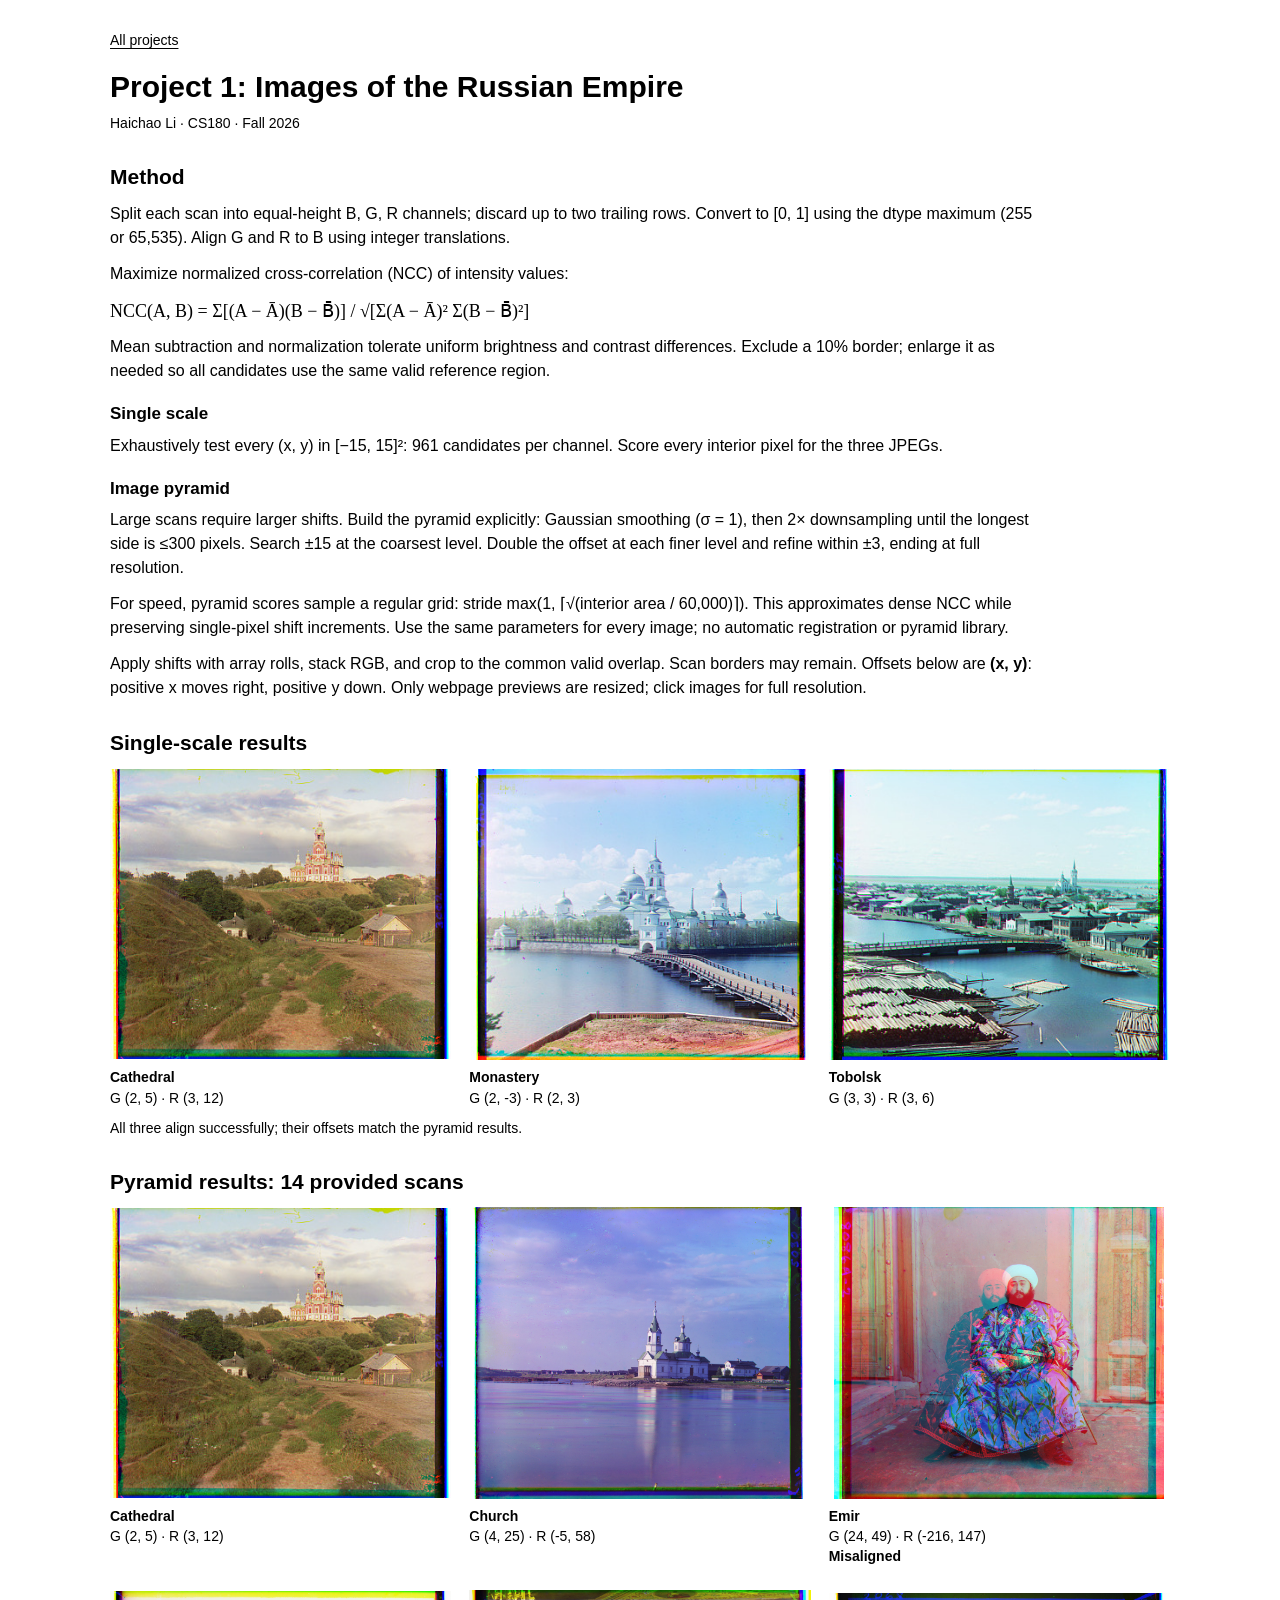
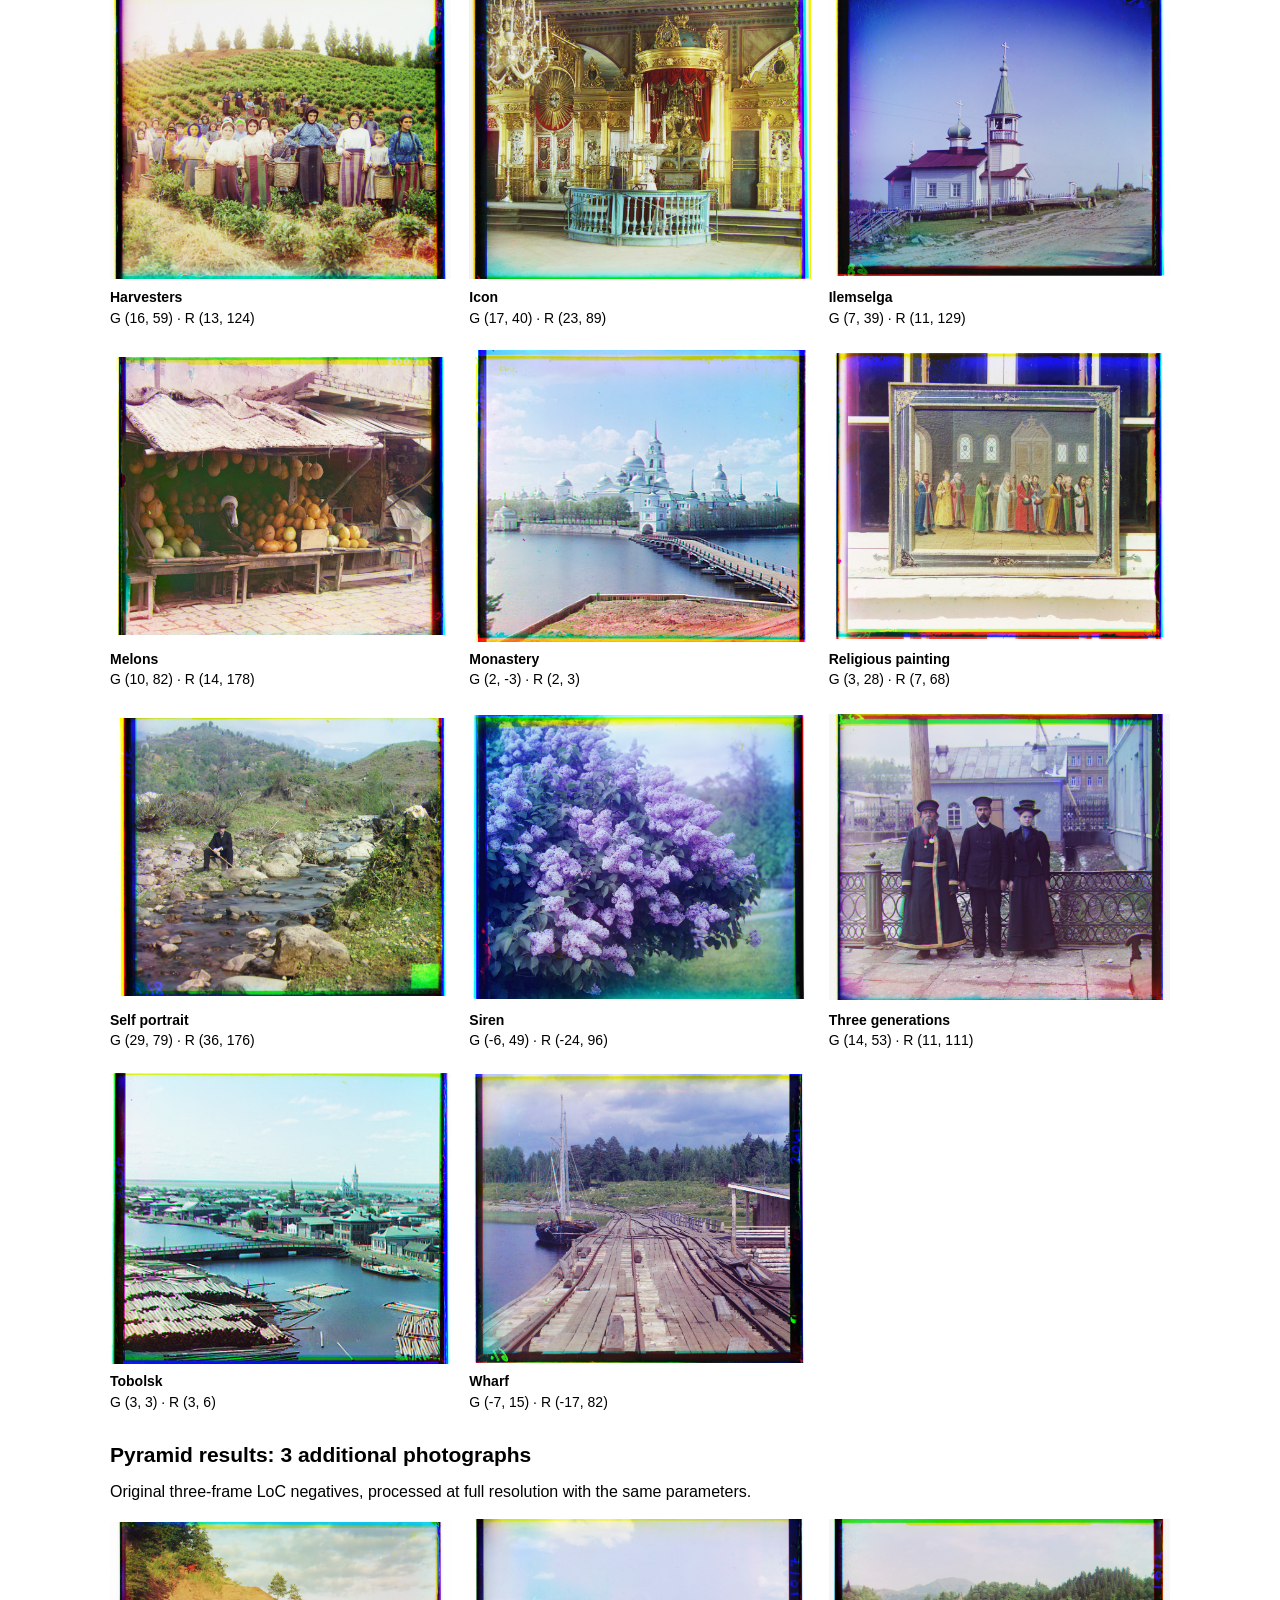
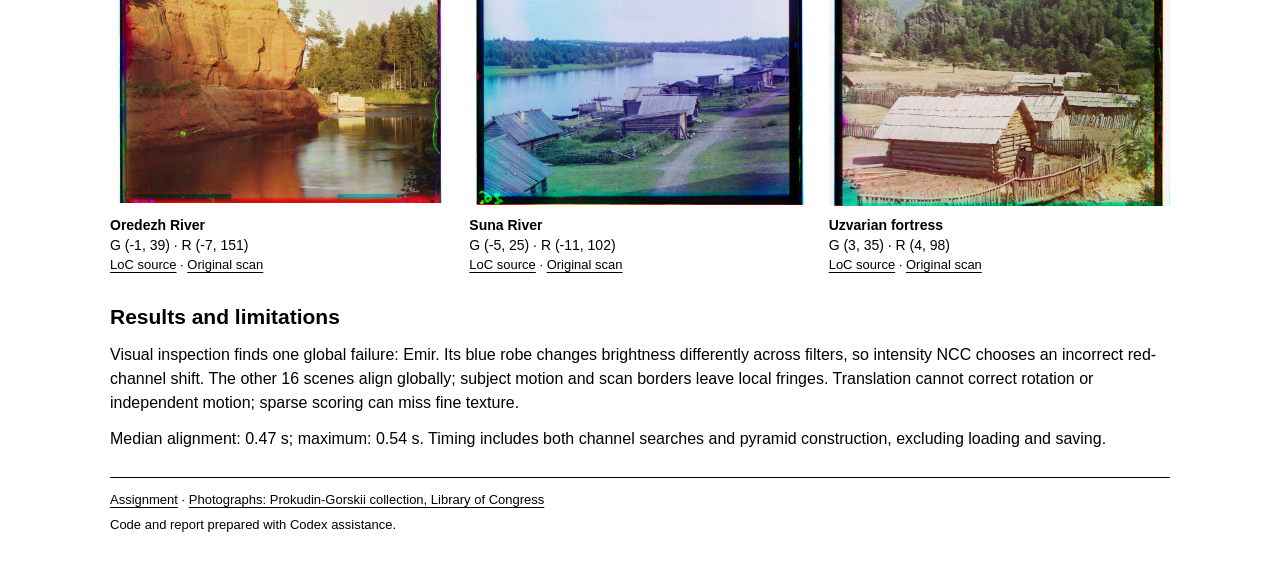
==== commit 4bd0c8c5: "Simplify Project 1 report and remove optional extensions" ====
--- a/docs/project1/index.html
+++ b/docs/project1/index.html
@@ -1 +1,42 @@
-<!doctype html><html lang="en"><head><meta charset="utf-8"><meta name="viewport" content="width=device-width,initial-scale=1"><title>Images of the Russian Empire · Haichao Li · CS180 Project 1</title><meta name="description" content="Reconstructing 17 glass-plate photographs with exhaustive NCC search, image pyramids, and edge features."><link rel="canonical" href="https://haichaolihc.github.io/cs180-projects/project1/"><link rel="stylesheet" href="styles.css"><link rel="icon" href="../favicon.svg" type="image/svg+xml"></head><body><header><div class="wrap"><a class="brand" href="../">Haichao Li / CS 180</a><nav aria-label="Report sections"><a href="#01">Method</a><a href="#03">Results</a><a href="#04">Beyond the dataset</a><a href="#05">Extensions</a></nav></div></header><main class="wrap"><p class="print-url">Project webpage: https://haichaolihc.github.io/cs180-projects/project1/</p><div class="hero"><div><p class="eyebrow">Fall 2026 · Project 01</p><h1>A century apart.<br><em>Pixels together.</em></h1><p>Images of the Russian Empire: recovering color from Prokudin-Gorskii’s three separate exposures.</p><p class="byline">Haichao Li · UC Berkeley CS 180</p></div><figure class="hero-image"><img src="images/hero.jpg" alt="The Emir of Bukhara reconstructed from three monochrome exposures" width="1200" height="1000"><figcaption>The Emir of Bukhara · edge-based alignment<br>Opening photograph trimmed 6% on each side for presentation.</figcaption></figure></div><div class="stats"><div><strong>17 scans</strong><span>14 provided + 3 from the LoC</span></div><div><strong>0.47 seconds</strong><span>Median pyramid NCC alignment</span></div><div><strong>1 failure</strong><span>Raw NCC; corrected with edges</span></div></div><section class="report" id="01"><div class="section-title"><span class="number">01</span><div><p class=eyebrow>The problem & the matching metric</p><h2>Three exposures. One color image.</h2></div></div><div class="measure"><p>The input is a tall grayscale scan: the blue-filter exposure at the top, green in the middle, and red at the bottom. Simply stacking these as RGB produces colored double edges because the camera and subjects moved between exposures. The task is to find the translation of G and R relative to B.</p><p>The scan is split into three equal-height arrays, discarding at most two trailing rows. Integer values are converted to floats in [0, 1] using the original dtype range: 255 for 8-bit JPEGs and 65,535 for the supplied 16-bit TIFFs. The additional LoC TIFFs are 8-bit. Alignment is estimated at the input resolution; only website previews are resized.</p></div><div class="plate-strip"><figure><img src="images/channel-blue.jpg" alt="Emir blue-filter grayscale exposure" loading="lazy"><figcaption>Blue filter · reference</figcaption></figure><figure><img src="images/channel-green.jpg" alt="Emir green-filter grayscale exposure" loading="lazy"><figcaption>Green filter · moving channel</figcaption></figure><figure><img src="images/channel-red.jpg" alt="Emir red-filter grayscale exposure" loading="lazy"><figcaption>Red filter · moving channel</figcaption></figure></div><div class="prose-grid"><div><h3>Compare structure through intensity</h3><p>For each candidate shift, normalized cross-correlation (NCC) measures how closely the two interior intensity patterns agree after subtracting their means and dividing by their lengths. The best shift maximizes NCC.</p><div class="formula">NCC(A, B) = Σ (A − Ā)(B − B̄)<br> / √[Σ(A − Ā)² · Σ(B − B̄)²]</div><p>Mean subtraction removes an overall brightness offset, and normalization handles a uniform positive contrast change. NCC does not remove changes in how different colored objects respond to each filter.</p></div><div><h3>Keep the comparison fair</h3><p>A 10% border on each side is excluded from scoring. The margin is enlarged if needed so every displacement uses the same reference rectangle and all samples stay inside the moving image. No wrapped pixels enter the metric.</p><p>The code also implements L2 by minimizing mean squared intensity error. This has the same optimum as the L2 norm for a fixed sample count. All primary results below use NCC; L2 is an alternative executable option, not a second reported experiment.</p><p><b>Offset convention:</b> every pair is (x, y), the translation applied to G or R to align it with B. Positive x moves right; positive y moves down. For example, Cathedral’s green channel moves 2 pixels right and 5 down.</p></div></div></section><section class="report" id="02"><div class="section-title"><span class="number">02</span><div><p class=eyebrow>Single scale · raw-intensity NCC</p><h2>Start small: exhaustive alignment.</h2></div></div><div class="measure"><p>Two nested loops test every integer displacement in [−15, 15] × [−15, 15]: 961 candidates per moving channel. The three JPEG experiments score every interior pixel. The highest-scoring G and R shifts are applied with array rolls, then the arrays are stacked in R, G, B order.</p><p>The saved image keeps only the common valid area of the three shifted channels, removing pixels that wrapped around. Historical black, white, and colored scan borders can still remain; overlap trimming is not content-aware border detection.</p></div><div class="gallery three"><figure class="result"><a href="images/full/pyramid/cathedral.jpg"><img src="images/single-cathedral.jpg" alt="Cathedral reconstructed using single alignment" loading="lazy" width="1100" height="950"></a><figcaption><span class="name">Cathedral</span><span class="offset">G (2, 5) · R (3, 12)</span><span class="offset">0.22 s · 390 × 341 input channel</span></figcaption></figure><figure class="result"><a href="images/full/pyramid/monastery.jpg"><img src="images/single-monastery.jpg" alt="Monastery reconstructed using single alignment" loading="lazy" width="1100" height="950"></a><figcaption><span class="name">Monastery</span><span class="offset">G (2, -3) · R (2, 3)</span><span class="offset">0.23 s · 391 × 341 input channel</span></figcaption></figure><figure class="result"><a href="images/full/pyramid/tobolsk.jpg"><img src="images/single-tobolsk.jpg" alt="Tobolsk reconstructed using single alignment" loading="lazy" width="1100" height="950"></a><figcaption><span class="name">Tobolsk</span><span class="offset">G (3, 3) · R (3, 6)</span><span class="offset">0.24 s · 396 × 341 input channel</span></figcaption></figure></div><div class="callout"><p>All three low-resolution images align consistently. Their offsets also match the independent pyramid run below. Remaining fringes at scan boundaries are outside the interior used for matching.</p></div></section><section class="report" id="03"><div class="section-title"><span class="number">03</span><div><p class=eyebrow>Multi-scale · raw-intensity NCC</p><h2>Search coarsely. Refine precisely.</h2></div></div><div class="measure"><p>The full TIFFs contain roughly 3,200 × 3,700 pixels per channel, with offsets much larger than 15 pixels. A wide exhaustive search at this resolution would score thousands of large arrays. An image pyramid makes a large displacement small enough to search economically.</p></div><div class="steps"><div class="step"><small>01 / Reduce</small><b>Build the pyramid</b><p>Smooth with a Gaussian (σ = 1), then keep every second row and column. Repeat until the longest side is at most 300 pixels.</p></div><div class="step"><small>02 / Locate</small><b>Search the smallest level</b><p>Evaluate the full ±15-pixel window with NCC. A shift of one pixel here represents up to 16 pixels in the original TIFF.</p></div><div class="step"><small>03 / Refine</small><b>Double and correct</b><p>At each finer level, multiply the current offset by two and search ±3 around that estimate: just 49 candidates.</p></div><div class="step"><small>04 / Reconstruct</small><b>Return to full resolution</b><p>Refine integer shifts on the original-size arrays, align G and R to B, and retain the common valid rectangle.</p></div></div><div class="measure"><p>The pyramid is built explicitly using Gaussian smoothing and decimation, with no high-level pyramid or image-registration function. Both NCC and edge experiments use one fixed parameter set across every input; no offsets are manually selected.</p><p>For speed, each pyramid-level score samples a regular grid of at most about 60,000 interior pixels. The stride is ⌈√(interior area / 60,000)⌉, with a minimum of 1. Candidate shifts are still tested in single-pixel increments, including at the finest level. This is an approximation to dense NCC; sampling can miss fine texture. The code exposes a dense-scoring option with <code>--max-samples 0</code>.</p></div><h3>Example: Melons, red channel</h3><div class="trace"><div><strong>1 / 16</strong><span>236 × 203 pixels</span><span>R (1, 11)</span><span>961 candidates</span></div><div><strong>1 / 8</strong><span>472 × 406 pixels</span><span>R (2, 22)</span><span>49 candidates</span></div><div><strong>1 / 4</strong><span>943 × 811 pixels</span><span>R (3, 45)</span><span>49 candidates</span></div><div><strong>1 / 2</strong><span>1885 × 1621 pixels</span><span>R (7, 89)</span><span>49 candidates</span></div><div><strong>1 / 1</strong><span>3770 × 3241 pixels</span><span>R (14, 178)</span><span>49 candidates</span></div></div><p class="fine">Per-channel search: 1,157 candidate shifts over 5 levels for this TIFF. Timing includes pyramid construction, feature computation when enabled, and both channel searches; it excludes file loading, composition, and JPEG writing.</p><h3>All 14 supplied scans</h3><p class="fine">These are the required raw-pixel NCC results, including the failed Emir alignment. Click any image for the full-resolution JPEG. Only the translated common overlap is cropped.</p><div class="gallery"><figure class="result"><a href="images/full/pyramid/cathedral.jpg"><img src="images/pyramid-cathedral.jpg" alt="Cathedral reconstructed using pyramid alignment" loading="lazy" width="1100" height="950"></a><figcaption><span class="name">Cathedral</span><span class="offset">G (2, 5) · R (3, 12)</span><span class="offset">0.07 s · 390 × 341 input channel</span></figcaption></figure><figure class="result"><a href="images/full/pyramid/church.jpg"><img src="images/pyramid-church.jpg" alt="Church reconstructed using pyramid alignment" loading="lazy" width="1100" height="950"></a><figcaption><span class="name">Church</span><span class="offset">G (4, 25) · R (-5, 58)</span><span class="offset">0.41 s · 3634 × 3202 input channel</span></figcaption></figure><figure class="result"><a href="images/full/pyramid/emir.jpg"><img src="images/pyramid-emir.jpg" alt="Emir reconstructed using pyramid alignment" loading="lazy" width="1100" height="950"></a><figcaption><span class="name">Emir</span><span class="offset">G (24, 49) · R (-216, 147)</span><span class="offset">0.43 s · 3702 × 3209 input channel</span><span class="note fail">Baseline failure; edge-based correction below.</span></figcaption></figure><figure class="result"><a href="images/full/pyramid/harvesters.jpg"><img src="images/pyramid-harvesters.jpg" alt="Harvesters reconstructed using pyramid alignment" loading="lazy" width="1100" height="950"></a><figcaption><span class="name">Harvesters</span><span class="offset">G (16, 59) · R (13, 124)</span><span class="offset">0.46 s · 3683 × 3218 input channel</span></figcaption></figure><figure class="result"><a href="images/full/pyramid/icon.jpg"><img src="images/pyramid-icon.jpg" alt="Icon reconstructed using pyramid alignment" loading="lazy" width="1100" height="950"></a><figcaption><span class="name">Icon</span><span class="offset">G (17, 40) · R (23, 89)</span><span class="offset">0.47 s · 3741 × 3244 input channel</span></figcaption></figure><figure class="result"><a href="images/full/pyramid/ilemselga.jpg"><img src="images/pyramid-ilemselga.jpg" alt="Ilemselga reconstructed using pyramid alignment" loading="lazy" width="1100" height="950"></a><figcaption><span class="name">Ilemselga</span><span class="offset">G (7, 39) · R (11, 129)</span><span class="offset">0.51 s · 3800 × 3270 input channel</span></figcaption></figure><figure class="result"><a href="images/full/pyramid/melons.jpg"><img src="images/pyramid-melons.jpg" alt="Melons reconstructed using pyramid alignment" loading="lazy" width="1100" height="950"></a><figcaption><span class="name">Melons</span><span class="offset">G (10, 82) · R (14, 178)</span><span class="offset">0.53 s · 3770 × 3241 input channel</span></figcaption></figure><figure class="result"><a href="images/full/pyramid/monastery.jpg"><img src="images/pyramid-monastery.jpg" alt="Monastery reconstructed using pyramid alignment" loading="lazy" width="1100" height="950"></a><figcaption><span class="name">Monastery</span><span class="offset">G (2, -3) · R (2, 3)</span><span class="offset">0.09 s · 391 × 341 input channel</span></figcaption></figure><figure class="result"><a href="images/full/pyramid/religous_painting.jpg"><img src="images/pyramid-religous_painting.jpg" alt="Religious painting reconstructed using pyramid alignment" loading="lazy" width="1100" height="950"></a><figcaption><span class="name">Religious painting</span><span class="offset">G (3, 28) · R (7, 68)</span><span class="offset">0.48 s · 3742 × 3193 input channel</span></figcaption></figure><figure class="result"><a href="images/full/pyramid/self_portrait.jpg"><img src="images/pyramid-self_portrait.jpg" alt="Self portrait reconstructed using pyramid alignment" loading="lazy" width="1100" height="950"></a><figcaption><span class="name">Self portrait</span><span class="offset">G (29, 79) · R (36, 176)</span><span class="offset">0.51 s · 3810 × 3251 input channel</span></figcaption></figure><figure class="result"><a href="images/full/pyramid/siren.jpg"><img src="images/pyramid-siren.jpg" alt="Siren reconstructed using pyramid alignment" loading="lazy" width="1100" height="950"></a><figcaption><span class="name">Siren</span><span class="offset">G (-6, 49) · R (-24, 96)</span><span class="offset">0.51 s · 3817 × 3250 input channel</span></figcaption></figure><figure class="result"><a href="images/full/pyramid/three_generations.jpg"><img src="images/pyramid-three_generations.jpg" alt="Three generations reconstructed using pyramid alignment" loading="lazy" width="1100" height="950"></a><figcaption><span class="name">Three generations</span><span class="offset">G (14, 53) · R (11, 111)</span><span class="offset">0.54 s · 3714 × 3209 input channel</span></figcaption></figure><figure class="result"><a href="images/full/pyramid/tobolsk.jpg"><img src="images/pyramid-tobolsk.jpg" alt="Tobolsk reconstructed using pyramid alignment" loading="lazy" width="1100" height="950"></a><figcaption><span class="name">Tobolsk</span><span class="offset">G (3, 3) · R (3, 6)</span><span class="offset">0.14 s · 396 × 341 input channel</span></figcaption></figure><figure class="result"><a href="images/full/pyramid/wharf.jpg"><img src="images/pyramid-wharf.jpg" alt="Wharf reconstructed using pyramid alignment" loading="lazy" width="1100" height="950"></a><figcaption><span class="name">Wharf</span><span class="offset">G (-7, 15) · R (-17, 82)</span><span class="offset">0.54 s · 3761 × 3244 input channel</span></figcaption></figure></div><h3 style="margin-top:35px">Measured offsets</h3><div class="table-wrap"><table><thead><tr><th>Image</th><th>Green (x, y)</th><th>Red (x, y)</th><th>Time</th></tr></thead><tbody><tr><td>Cathedral</td><td class="mono">(2, 5)</td><td class="mono">(3, 12)</td><td>0.07 s</td></tr><tr><td>Church</td><td class="mono">(4, 25)</td><td class="mono">(-5, 58)</td><td>0.41 s</td></tr><tr><td>Emir</td><td class="mono">(24, 49)</td><td class="mono">(-216, 147)</td><td>0.43 s</td></tr><tr><td>Harvesters</td><td class="mono">(16, 59)</td><td class="mono">(13, 124)</td><td>0.46 s</td></tr><tr><td>Icon</td><td class="mono">(17, 40)</td><td class="mono">(23, 89)</td><td>0.47 s</td></tr><tr><td>Ilemselga</td><td class="mono">(7, 39)</td><td class="mono">(11, 129)</td><td>0.51 s</td></tr><tr><td>Melons</td><td class="mono">(10, 82)</td><td class="mono">(14, 178)</td><td>0.53 s</td></tr><tr><td>Monastery</td><td class="mono">(2, -3)</td><td class="mono">(2, 3)</td><td>0.09 s</td></tr><tr><td>Religious painting</td><td class="mono">(3, 28)</td><td class="mono">(7, 68)</td><td>0.48 s</td></tr><tr><td>Self portrait</td><td class="mono">(29, 79)</td><td class="mono">(36, 176)</td><td>0.51 s</td></tr><tr><td>Siren</td><td class="mono">(-6, 49)</td><td class="mono">(-24, 96)</td><td>0.51 s</td></tr><tr><td>Three generations</td><td class="mono">(14, 53)</td><td class="mono">(11, 111)</td><td>0.54 s</td></tr><tr><td>Tobolsk</td><td class="mono">(3, 3)</td><td class="mono">(3, 6)</td><td>0.14 s</td></tr><tr><td>Wharf</td><td class="mono">(-7, 15)</td><td class="mono">(-17, 82)</td><td>0.54 s</td></tr></tbody></table></div><p class="fine"><a href="provided-offsets.csv">Download supplied-image offsets (CSV)</a>. Supplied TIFF filenames are preserved in the data; “Religious painting” is <code>religous_painting.tif</code>.</p><div class="callout"><p><b>Baseline outcome.</b> Visual inspection of the provided-image results shows coherent alignment in 13 scans and a clear failure on Emir. Colored scan borders, moving people, water, and leaves can retain local fringes even when the static scene aligns. The three independent LoC examples follow below.</p><p>Across all 17 scans, raw NCC alignment has a median of 0.47 s and a maximum of 0.54 s on this machine. These are measured wall-clock times, not guarantees for other hardware.</p></div></section><section class="report" id="04"><div class="section-title"><span class="number">04</span><div><p class=eyebrow>Three additional full-resolution negatives</p><h2>Beyond the supplied collection.</h2></div></div><div class="measure"><p>These three examples were downloaded as original, vertically stacked glass negatives from the Library of Congress, rather than as pre-colorized composites. They use the same pyramid, NCC metric, scoring border, and search windows as the supplied images.</p></div><div class="gallery"><figure class="result"><a href="images/full/pyramid/oredezh_river.jpg"><img src="images/pyramid-oredezh_river.jpg" alt="Oredezh River reconstructed using pyramid alignment" loading="lazy" width="1100" height="950"></a><figcaption><span class="name">Oredezh River</span><span class="offset">G (-1, 39) · R (-7, 151)</span><span class="offset">0.46 s · 3761 × 3244 input channel</span></figcaption></figure><figure class="result"><a href="images/full/pyramid/suna_river.jpg"><img src="images/pyramid-suna_river.jpg" alt="Suna River reconstructed using pyramid alignment" loading="lazy" width="1100" height="950"></a><figcaption><span class="name">Suna River</span><span class="offset">G (-5, 25) · R (-11, 102)</span><span class="offset">0.47 s · 3770 × 3254 input channel</span></figcaption></figure><figure class="result"><a href="images/full/pyramid/uzvarian_fortress.jpg"><img src="images/pyramid-uzvarian_fortress.jpg" alt="Uzvarian fortress reconstructed using pyramid alignment" loading="lazy" width="1100" height="950"></a><figcaption><span class="name">Uzvarian fortress</span><span class="offset">G (3, 35) · R (4, 98)</span><span class="offset">0.48 s · 3750 × 3249 input channel</span></figcaption></figure></div><div class="table-wrap"><table><thead><tr><th>Image</th><th>Green (x, y)</th><th>Red (x, y)</th><th>Time</th></tr></thead><tbody><tr><td>Oredezh River</td><td class="mono">(-1, 39)</td><td class="mono">(-7, 151)</td><td>0.46 s</td></tr><tr><td>Suna River</td><td class="mono">(-5, 25)</td><td class="mono">(-11, 102)</td><td>0.47 s</td></tr><tr><td>Uzvarian fortress</td><td class="mono">(3, 35)</td><td class="mono">(4, 98)</td><td>0.48 s</td></tr></tbody></table></div><p class="fine"><a href="extra-offsets.csv">Download additional-image offsets (CSV)</a>. The scene interiors align without an obvious global translation failure; water and foliage remain imperfect because the exposures were made at different moments.</p></section><section class="report" id="05"><div class="section-title"><span class="number">05</span><div><p class=eyebrow>Bells & whistles · better features</p><h2>When brightness is misleading.</h2></div></div><div class="measure"><p>The Emir’s blue robe is bright through the blue filter but much darker through the red filter. Raw-intensity NCC can prefer an incorrect translation because the relationship is object-specific, rather than one uniform brightness change. Its red-channel estimate is far from the correct alignment.</p><p>For the extension, each intensity-pyramid level is smoothed with σ = 1. Sobel horizontal and vertical derivatives are combined as gradient magnitude, E = √(Iₓ² + Iᵧ²). The same NCC search now compares these edge-strength images. Architectural lines, facial contours, and fabric boundaries remain useful even when their colors change brightness.</p></div><div class="comparison "><figure><img src="images/pyramid-emir.jpg" alt="Raw-intensity NCC · R (-216, 147)" loading="lazy"><figcaption>Raw-intensity NCC · R (-216, 147)</figcaption></figure><figure><img src="images/edges-emir.jpg" alt="Gradient-magnitude NCC · R (40, 107)" loading="lazy"><figcaption>Gradient-magnitude NCC · R (40, 107)</figcaption></figure></div><h3>Same crop, original scan coordinates</h3><div class="comparison detail-pair"><figure><img src="images/detail-pyramid.jpg" alt="Raw NCC: doubled face and robe" loading="lazy"><figcaption>Raw NCC: doubled face and robe</figcaption></figure><figure><img src="images/detail-edges.jpg" alt="Edge NCC: facial and garment boundaries coincide" loading="lazy"><figcaption>Edge NCC: facial and garment boundaries coincide</figcaption></figure></div><p class="fine">Detail crops use the same rectangle before overlap trimming: x = 1,000…2,599 and y = 500…2,099. They are resized only for display. The differing full-image frames above come from each alignment’s valid overlap.</p><h3 class="comparison-heading">Edge-based offsets for every scan</h3><p>The extension is run on all 17 inputs with the same parameters. The raw NCC results remain the baseline; the edge outputs provide a second, reproducible reconstruction.</p><div class="table-wrap"><table><thead><tr><th>Image</th><th>Green (x, y)</th><th>Red (x, y)</th><th>Time</th></tr></thead><tbody><tr><td>Cathedral</td><td class="mono">(2, 5)</td><td class="mono">(3, 12)</td><td>0.08 s</td></tr><tr><td>Church</td><td class="mono">(4, 25)</td><td class="mono">(-4, 58)</td><td>1.27 s</td></tr><tr><td>Emir</td><td class="mono">(23, 49)</td><td class="mono">(40, 107)</td><td>1.30 s</td></tr><tr><td>Harvesters</td><td class="mono">(18, 60)</td><td class="mono">(14, 123)</td><td>1.28 s</td></tr><tr><td>Icon</td><td class="mono">(17, 42)</td><td class="mono">(23, 90)</td><td>1.35 s</td></tr><tr><td>Ilemselga</td><td class="mono">(7, 40)</td><td class="mono">(11, 131)</td><td>1.38 s</td></tr><tr><td>Melons</td><td class="mono">(9, 80)</td><td class="mono">(12, 177)</td><td>1.33 s</td></tr><tr><td>Monastery</td><td class="mono">(2, -3)</td><td class="mono">(2, 3)</td><td>0.10 s</td></tr><tr><td>Religious painting</td><td class="mono">(5, 30)</td><td class="mono">(6, 70)</td><td>1.30 s</td></tr><tr><td>Self portrait</td><td class="mono">(28, 78)</td><td class="mono">(36, 175)</td><td>1.38 s</td></tr><tr><td>Siren</td><td class="mono">(-6, 49)</td><td class="mono">(-25, 96)</td><td>1.35 s</td></tr><tr><td>Three generations</td><td class="mono">(13, 54)</td><td class="mono">(9, 111)</td><td>1.32 s</td></tr><tr><td>Tobolsk</td><td class="mono">(3, 3)</td><td class="mono">(3, 6)</td><td>0.10 s</td></tr><tr><td>Wharf</td><td class="mono">(-7, 15)</td><td class="mono">(-17, 83)</td><td>1.38 s</td></tr><tr><td>Oredezh River</td><td class="mono">(-1, 39)</td><td class="mono">(-7, 152)</td><td>1.26 s</td></tr><tr><td>Suna River</td><td class="mono">(-5, 25)</td><td class="mono">(-12, 102)</td><td>1.29 s</td></tr><tr><td>Uzvarian fortress</td><td class="mono">(4, 35)</td><td class="mono">(4, 98)</td><td>1.25 s</td></tr></tbody></table></div><p class="fine">Full-resolution edge results: <a href="images/full/edges/cathedral.jpg">Cathedral</a> · <a href="images/full/edges/church.jpg">Church</a> · <a href="images/full/edges/emir.jpg">Emir</a> · <a href="images/full/edges/harvesters.jpg">Harvesters</a> · <a href="images/full/edges/icon.jpg">Icon</a> · <a href="images/full/edges/ilemselga.jpg">Ilemselga</a> · <a href="images/full/edges/melons.jpg">Melons</a> · <a href="images/full/edges/monastery.jpg">Monastery</a> · <a href="images/full/edges/religous_painting.jpg">Religious painting</a> · <a href="images/full/edges/self_portrait.jpg">Self portrait</a> · <a href="images/full/edges/siren.jpg">Siren</a> · <a href="images/full/edges/three_generations.jpg">Three generations</a> · <a href="images/full/edges/tobolsk.jpg">Tobolsk</a> · <a href="images/full/edges/wharf.jpg">Wharf</a> · <a href="images/full/edges/oredezh_river.jpg">Oredezh River</a> · <a href="images/full/edges/suna_river.jpg">Suna River</a> · <a href="images/full/edges/uzvarian_fortress.jpg">Uzvarian fortress</a>. Maximum measured edge alignment time: 1.38 s.</p><p>Edge alignment removes the Emir’s large translation failure and makes small corrections on other scans. It does not recover missing detail, remove scratches, undo motion between exposures, or model rotation and scale. Repeated edges and textureless regions can still make the score ambiguous.</p></section><section class="report" id="06"><div class="section-title"><span class="number">06</span><div><p class=eyebrow>Bells & whistles · automatic contrast</p><h2>A restrained contrast adjustment.</h2></div></div><div class="measure"><p>After edge alignment, a shared linear intensity stretch uses the pooled RGB 0.5th and 99.5th percentiles as black and white points. The percentiles are estimated on every fourth row and column, then applied to every pixel.</p><div class="formula">I′ = clip((I − p₀.₅) / (p₉₉.₅ − p₀.₅), 0, 1)</div><p>For Church, the measured limits are 0.0499 and 1.0000. The same mapping is applied to all three channels, avoiding independent color-channel stretching. Percentiles make the adjustment less sensitive to a few extreme pixels than using the absolute minimum and maximum.</p></div><div class="comparison "><figure><img src="images/edges-church.jpg" alt="Before: aligned, original scan intensities" loading="lazy"><figcaption>Before: aligned, original scan intensities</figcaption></figure><figure><img src="images/contrast-church.jpg" alt="After: shared percentile contrast stretch" loading="lazy"><figcaption>After: shared percentile contrast stretch</figcaption></figure></div><p>This is a modest display enhancement, not color calibration or white balance. It can clip the darkest and brightest tails and can be influenced by scan borders. The main result galleries retain the original intensities so the alignment experiments can be judged separately.</p></section><section class="report" id="07"><div class="section-title"><span class="number">07</span><div><p class=eyebrow>Discussion & reproducibility</p><h2>What holds up, and what remains.</h2></div></div><div class="prose-grid"><div><h3>The useful simplification</h3><p>Integer translation and a common interior explain most of the large color fringes. The pyramid makes large offsets tractable, while NCC tolerates uniform changes in brightness and contrast. Edges help where the relationship between channels depends on the material or color of an object.</p><p>The raw NCC baseline has one clear global failure among these 17 reconstructions: Emir. The edge version corrects it. These judgments are based on visual inspection; there are no ground-truth registration labels for these historic scans.</p></div><div><h3>The limits of the model</h3><p>A single translation cannot align a person who moved independently, changing water, or every point in an image with a slight rotation or scale difference. Local fringes and historical border artifacts are therefore not all evidence of a wrong global shift.</p><p>No content-aware border detector, white-balance estimator, geometric warp, or calibrated color mapping is included. Removing only the common-overlap boundaries is deliberate, and the opening image’s additional 6% crop is a presentation choice.</p></div></div><div class="callout"><p><b>Reproducibility.</b> The separate code submission contains the alignment implementation, dataset source manifest and downloader, batch runner, measured offset files, dependency versions, and README. Five synthetic tests verify offset signs, brightness invariance, large shifts within the pyramid’s capture range, odd-sized levels, L2/edge modes, 16-bit normalization, and removal of wrapped pixels.</p><p>Python 3.10.11 · NumPy 2.2.6 · SciPy 1.15.3 · Pillow 11.3.0. Timing was measured on the local macOS machine. Pyramids have a finite capture range: shifts outside the coarse search window can converge to an incorrect result.</p></div><h3>Sources & acknowledgments</h3><ol class="source-list"><li><a href="https://cal-cs180.github.io/fa26/hw/proj1/index.html">UC Berkeley CS180, Fall 2026: Project 1</a> — task, required dataset, and baseline metric definitions.</li><li><a href="https://www.loc.gov/collections/prokudin-gorskii/">Prokudin-Gorskii photograph collection</a>, Library of Congress, Prints and Photographs Division — historical photographs and original glass negatives.</li><li><a href="https://www.loc.gov/item/2018679170/">Suna River</a> — [Suna River at the village of Maloe Voronovo]. <a href="https://tile.loc.gov/storage-services/master/pnp/prok/00100/00167u.tif">Original three-frame TIFF</a>.</li><li><a href="https://www.loc.gov/item/2018679026/">Uzvarian fortress</a> — [Stone gate and Uzvarian fortress, Uznariani Castle in Tsagvery village]. <a href="https://tile.loc.gov/storage-services/master/pnp/prok/00100/00162u.tif">Original three-frame TIFF</a>.</li><li><a href="https://www.loc.gov/item/2018679040/">Oredezh River</a> — Na r. Ordezhʹ bliz st. Siverskai︠a︡ SPeterb. gub. <a href="https://tile.loc.gov/storage-services/master/pnp/prok/00100/00172u.tif">Original three-frame TIFF</a>.</li><li>Implementation and report prepared with OpenAI Codex assistance. The displayed reconstructions and offsets were computed by the accompanying Python program; they are not downloaded color restorations.</li></ol></section></main><footer class="wrap"><a class="back" href="../">← All CS180 projects</a><span>Haichao Li · Project 01 · Fall 2026</span></footer></body></html>+<!doctype html>
+<html lang="en"><head><meta charset="utf-8"><meta name="viewport" content="width=device-width,initial-scale=1"><title>Project 1: Images of the Russian Empire · Haichao Li</title><meta name="description" content="Single-scale and pyramid NCC alignment: 14 provided scans and 3 additional photographs."><link rel="canonical" href="https://haichaolihc.github.io/cs180-projects/project1/"><link rel="stylesheet" href="styles.css"><link rel="icon" href="../favicon.svg" type="image/svg+xml"></head>
+<body><main><nav><a href="../">All projects</a></nav>
+<h1>Project 1: Images of the Russian Empire</h1><p class="byline">Haichao Li · CS180 · Fall 2026</p>
+<section class="method"><h2>Method</h2>
+<p>Split each scan into equal-height B, G, R channels; discard up to two trailing rows. Convert to [0, 1] using the dtype maximum (255 or 65,535). Align G and R to B using integer translations.</p>
+<p>Maximize normalized cross-correlation (NCC) of intensity values:</p>
+<p class="equation">NCC(A, B) = Σ[(A − Ā)(B − B̄)] / √[Σ(A − Ā)² Σ(B − B̄)²]</p>
+<p>Mean subtraction and normalization tolerate uniform brightness and contrast differences. Exclude a 10% border; enlarge it as needed so all candidates use the same valid reference region.</p>
+<h3>Single scale</h3><p>Exhaustively test every (x, y) in [−15, 15]²: 961 candidates per channel. Score every interior pixel for the three JPEGs.</p>
+<h3>Image pyramid</h3><p>Large scans require larger shifts. Build the pyramid explicitly: Gaussian smoothing (σ = 1), then 2× downsampling until the longest side is ≤300 pixels. Search ±15 at the coarsest level. Double the offset at each finer level and refine within ±3, ending at full resolution.</p>
+<p>For speed, pyramid scores sample a regular grid: stride max(1, ⌈√(interior area / 60,000)⌉). This approximates dense NCC while preserving single-pixel shift increments. Use the same parameters for every image; no automatic registration or pyramid library.</p>
+<p>Apply shifts with array rolls, stack RGB, and crop to the common valid overlap. Scan borders may remain. Offsets below are <b>(x, y)</b>: positive x moves right, positive y down. Only webpage previews are resized; click images for full resolution.</p>
+</section>
+<section id="single"><h2>Single-scale results</h2><div class="gallery">
+<figure><a href="images/full/single/cathedral.jpg"><img src="images/single-cathedral.jpg" width="387" height="329" alt="Cathedral: single NCC reconstruction" loading="lazy"></a><figcaption><strong>Cathedral</strong><span class="offset">G (2, 5) · R (3, 12)</span></figcaption></figure>
+<figure><a href="images/full/single/monastery.jpg"><img src="images/single-monastery.jpg" width="389" height="335" alt="Monastery: single NCC reconstruction" loading="lazy"></a><figcaption><strong>Monastery</strong><span class="offset">G (2, -3) · R (2, 3)</span></figcaption></figure>
+<figure><a href="images/full/single/tobolsk.jpg"><img src="images/single-tobolsk.jpg" width="393" height="335" alt="Tobolsk: single NCC reconstruction" loading="lazy"></a><figcaption><strong>Tobolsk</strong><span class="offset">G (3, 3) · R (3, 6)</span></figcaption></figure>
+</div><p class="note" style="margin-top:10px">All three align successfully; their offsets match the pyramid results.</p></section>
+<section id="provided"><h2>Pyramid results: 14 provided scans</h2><div class="gallery">
+<figure><a href="images/full/pyramid/cathedral.jpg"><img src="images/pyramid-cathedral.jpg" width="387" height="329" alt="Cathedral: pyramid NCC reconstruction" loading="lazy"></a><figcaption><strong>Cathedral</strong><span class="offset">G (2, 5) · R (3, 12)</span></figcaption></figure>
+<figure><a href="images/full/pyramid/church.jpg"><img src="images/pyramid-church.jpg" width="1100" height="954" alt="Church: pyramid NCC reconstruction" loading="lazy"></a><figcaption><strong>Church</strong><span class="offset">G (4, 25) · R (-5, 58)</span></figcaption></figure>
+<figure><a href="images/full/pyramid/emir.jpg"><img src="images/pyramid-emir.jpg" width="1100" height="973" alt="Emir: pyramid NCC reconstruction" loading="lazy"></a><figcaption><strong>Emir</strong><span class="offset">G (24, 49) · R (-216, 147)</span><span class="failure">Misaligned</span></figcaption></figure>
+<figure><a href="images/full/pyramid/harvesters.jpg"><img src="images/pyramid-harvesters.jpg" width="1100" height="928" alt="Harvesters: pyramid NCC reconstruction" loading="lazy"></a><figcaption><strong>Harvesters</strong><span class="offset">G (16, 59) · R (13, 124)</span></figcaption></figure>
+<figure><a href="images/full/pyramid/icon.jpg"><img src="images/pyramid-icon.jpg" width="1100" height="933" alt="Icon: pyramid NCC reconstruction" loading="lazy"></a><figcaption><strong>Icon</strong><span class="offset">G (17, 40) · R (23, 89)</span></figcaption></figure>
+<figure><a href="images/full/pyramid/ilemselga.jpg"><img src="images/pyramid-ilemselga.jpg" width="1100" height="912" alt="Ilemselga: pyramid NCC reconstruction" loading="lazy"></a><figcaption><strong>Ilemselga</strong><span class="offset">G (7, 39) · R (11, 129)</span></figcaption></figure>
+<figure><a href="images/full/pyramid/melons.jpg"><img src="images/pyramid-melons.jpg" width="1100" height="897" alt="Melons: pyramid NCC reconstruction" loading="lazy"></a><figcaption><strong>Melons</strong><span class="offset">G (10, 82) · R (14, 178)</span></figcaption></figure>
+<figure><a href="images/full/pyramid/monastery.jpg"><img src="images/pyramid-monastery.jpg" width="389" height="335" alt="Monastery: pyramid NCC reconstruction" loading="lazy"></a><figcaption><strong>Monastery</strong><span class="offset">G (2, -3) · R (2, 3)</span></figcaption></figure>
+<figure><a href="images/full/pyramid/religous_painting.jpg"><img src="images/pyramid-religous_painting.jpg" width="1100" height="920" alt="Religious painting: pyramid NCC reconstruction" loading="lazy"></a><figcaption><strong>Religious painting</strong><span class="offset">G (3, 28) · R (7, 68)</span></figcaption></figure>
+<figure><a href="images/full/pyramid/self_portrait.jpg"><img src="images/pyramid-self_portrait.jpg" width="1100" height="896" alt="Self portrait: pyramid NCC reconstruction" loading="lazy"></a><figcaption><strong>Self portrait</strong><span class="offset">G (29, 79) · R (36, 176)</span></figcaption></figure>
+<figure><a href="images/full/pyramid/siren.jpg"><img src="images/pyramid-siren.jpg" width="1100" height="915" alt="Siren: pyramid NCC reconstruction" loading="lazy"></a><figcaption><strong>Siren</strong><span class="offset">G (-6, 49) · R (-24, 96)</span></figcaption></figure>
+<figure><a href="images/full/pyramid/three_generations.jpg"><img src="images/pyramid-three_generations.jpg" width="1100" height="921" alt="Three generations: pyramid NCC reconstruction" loading="lazy"></a><figcaption><strong>Three generations</strong><span class="offset">G (14, 53) · R (11, 111)</span></figcaption></figure>
+<figure><a href="images/full/pyramid/tobolsk.jpg"><img src="images/pyramid-tobolsk.jpg" width="393" height="335" alt="Tobolsk: pyramid NCC reconstruction" loading="lazy"></a><figcaption><strong>Tobolsk</strong><span class="offset">G (3, 3) · R (3, 6)</span></figcaption></figure>
+<figure><a href="images/full/pyramid/wharf.jpg"><img src="images/pyramid-wharf.jpg" width="1100" height="929" alt="Wharf: pyramid NCC reconstruction" loading="lazy"></a><figcaption><strong>Wharf</strong><span class="offset">G (-7, 15) · R (-17, 82)</span></figcaption></figure>
+</div></section>
+<section id="additional"><h2>Pyramid results: 3 additional photographs</h2><p>Original three-frame LoC negatives, processed at full resolution with the same parameters.</p><div class="gallery">
+<figure><a href="images/full/pyramid/oredezh_river.jpg"><img src="images/pyramid-oredezh_river.jpg" width="1100" height="906" alt="Oredezh River: pyramid NCC reconstruction" loading="lazy"></a><figcaption><strong>Oredezh River</strong><span class="offset">G (-1, 39) · R (-7, 151)</span><span class="source"><a href="https://www.loc.gov/item/2018679040/">LoC source</a> · <a href="https://tile.loc.gov/storage-services/master/pnp/prok/00100/00172u.tif">Original scan</a></span></figcaption></figure>
+<figure><a href="images/full/pyramid/suna_river.jpg"><img src="images/pyramid-suna_river.jpg" width="1100" height="922" alt="Suna River: pyramid NCC reconstruction" loading="lazy"></a><figcaption><strong>Suna River</strong><span class="offset">G (-5, 25) · R (-11, 102)</span><span class="source"><a href="https://www.loc.gov/item/2018679170/">LoC source</a> · <a href="https://tile.loc.gov/storage-services/master/pnp/prok/00100/00167u.tif">Original scan</a></span></figcaption></figure>
+<figure><a href="images/full/pyramid/uzvarian_fortress.jpg"><img src="images/pyramid-uzvarian_fortress.jpg" width="1100" height="925" alt="Uzvarian fortress: pyramid NCC reconstruction" loading="lazy"></a><figcaption><strong>Uzvarian fortress</strong><span class="offset">G (3, 35) · R (4, 98)</span><span class="source"><a href="https://www.loc.gov/item/2018679026/">LoC source</a> · <a href="https://tile.loc.gov/storage-services/master/pnp/prok/00100/00162u.tif">Original scan</a></span></figcaption></figure>
+</div></section>
+<section id="discussion"><h2>Results and limitations</h2><p>Visual inspection finds one global failure: Emir. Its blue robe changes brightness differently across filters, so intensity NCC chooses an incorrect red-channel shift. The other 16 scenes align globally; subject motion and scan borders leave local fringes. Translation cannot correct rotation or independent motion; sparse scoring can miss fine texture.</p><p>Median alignment: 0.47 s; maximum: 0.54 s. Timing includes both channel searches and pyramid construction, excluding loading and saving.</p></section>
+<footer><p><a href="https://cal-cs180.github.io/fa26/hw/proj1/index.html">Assignment</a> · <a href="https://www.loc.gov/collections/prokudin-gorskii/">Photographs: Prokudin-Gorskii collection, Library of Congress</a></p><p>Code and report prepared with Codex assistance.</p></footer></main></body></html>
--- a/docs/project1/styles.css
+++ b/docs/project1/styles.css
@@ -1,9 +1,4 @@
-@font-face{font-family:Geist;src:url('../fonts/geist-latin.woff2') format('woff2');font-weight:100 900;font-display:swap}
-:root{--bg:#f2eee5;--paper:#faf8f2;--ink:#20201e;--muted:#625f58;--line:#cfc7b8;--accent:#963f2c;--serif:'Iowan Old Style','Palatino Linotype',Palatino,Georgia,serif}
-*{box-sizing:border-box}html{scroll-behavior:smooth;scroll-padding-top:90px}body{margin:0;background:var(--bg);color:var(--ink);font:16px/1.7 Geist,Arial,sans-serif}a{color:inherit;text-underline-offset:4px}img{display:block;max-width:100%;height:auto}figure{margin:0}button,input{font:inherit}a:focus-visible,input:focus-visible{outline:3px solid var(--accent);outline-offset:5px}.wrap{width:min(1180px,calc(100% - 64px));margin:auto}
-header{border-bottom:1px solid var(--line);background:var(--bg)}header .wrap{min-height:74px;display:flex;justify-content:space-between;align-items:center;gap:24px}header a{text-decoration:none;font-size:14px}nav{display:flex;gap:25px;flex-wrap:wrap}.brand{font-weight:600}.eyebrow{font-size:13px;letter-spacing:.13em;text-transform:uppercase;font-weight:600;color:var(--accent)}h1,h2,h3,p{margin-top:0}h1,h2{font-family:var(--serif);font-weight:400;line-height:1.08;letter-spacing:-.025em}h1{font-size:clamp(44px,6.6vw,86px);margin:16px 0 25px}h1 em{font-weight:400;color:var(--accent)}h2{font-size:clamp(33px,4vw,52px);margin-bottom:20px}h3{font-size:21px;font-weight:550;line-height:1.3}.hero{display:grid;grid-template-columns:.94fr 1.06fr;gap:60px;padding:64px 0 48px;align-items:center}.hero p{max-width:500px}.hero .byline{font-size:14px;margin-bottom:0;color:var(--muted)}.hero-image{background:#24231f;padding:12px}.hero-image img{width:100%}.hero-image figcaption{color:#ddd5c8;padding:10px 2px 0;font-size:13px}.stats{display:grid;grid-template-columns:repeat(3,1fr);border-block:1px solid var(--line);margin-bottom:70px;padding:21px 0;gap:30px}.stats strong{font-family:var(--serif);font-size:36px;font-weight:400;display:block;line-height:1.2}.stats span{font-size:14px;color:var(--muted)}
-section.report{padding:0 0 74px;margin-bottom:64px;border-bottom:1px solid var(--line)}.section-title{display:grid;grid-template-columns:64px 1fr;gap:18px;margin-bottom:28px}.section-title .number{font-family:var(--serif);color:var(--accent);font-size:26px;padding-top:7px}.measure{max-width:800px}.prose-grid{display:grid;grid-template-columns:1fr 1fr;gap:44px}.formula{padding:20px 25px;background:var(--paper);border-left:2px solid var(--accent);font-family:Georgia,serif;font-size:20px;line-height:1.6;overflow-x:auto;margin:24px 0}.steps{display:grid;grid-template-columns:repeat(4,1fr);gap:22px;margin:32px 0}.step{border-top:1px solid var(--line);padding-top:15px}.step b{display:block;margin:5px 0 9px;font-weight:550}.step p{font-size:15px;color:var(--muted)}.step small{font-size:13px;color:var(--accent)}.gallery{display:grid;grid-template-columns:1fr 1fr;gap:36px 28px}.gallery.three{grid-template-columns:repeat(3,1fr)}.result img{width:100%;background:#292822;aspect-ratio:1.17;object-fit:contain}.result figcaption{padding-top:13px;display:flex;flex-direction:column;gap:3px}.result .name{font-size:18px;font-weight:550}.result .offset{font-size:13px;color:var(--muted);font-family:ui-monospace,SFMono-Regular,Consolas,monospace}.result .note{font-size:14px}.result .fail{color:var(--accent)}.result a{text-decoration:none}.result a:hover .name{text-decoration:underline}.table-wrap{overflow-x:auto;margin:25px 0}table{border-collapse:collapse;width:100%;font-size:14px;text-align:left}th{font-weight:600;padding:11px 10px;border-bottom:1px solid var(--ink);white-space:nowrap}td{padding:10px;border-bottom:1px solid var(--line);vertical-align:top}td.mono{font-family:ui-monospace,SFMono-Regular,Consolas,monospace;white-space:nowrap}.fine{font-size:14px;color:var(--muted)}.callout{padding:22px 26px;background:var(--paper);border-left:3px solid var(--accent);margin:25px 0}.callout p:last-child{margin-bottom:0}.comparison{display:grid;grid-template-columns:1fr 1fr;gap:24px;margin:26px 0}.comparison img{width:100%;aspect-ratio:1.14;object-fit:contain;background:#25241f}.comparison figcaption{font-size:14px;padding-top:10px}.comparison figcaption b{display:block;font-size:16px}.trace{display:grid;grid-template-columns:repeat(5,1fr);gap:15px;margin:28px 0}.trace div{border-top:2px solid var(--line);padding-top:10px}.trace strong{font-size:22px;font-family:var(--serif);font-weight:400}.trace span{display:block;font-size:13px}.source-list{padding-left:22px}.source-list li{padding-bottom:12px}.source-list a{overflow-wrap:anywhere}footer{display:flex;justify-content:space-between;gap:24px;padding:0 0 50px;font-size:14px;color:var(--muted)}.print-url{display:none}.back{color:var(--accent)}.plate-strip{display:grid;grid-template-columns:repeat(3,1fr);gap:16px;margin:24px 0}.plate-strip img{width:100%}.plate-strip figcaption{font-size:14px;padding-top:8px}.detail-pair img{aspect-ratio:1;object-fit:contain}.no-break{break-inside:avoid}
-@media(max-width:800px){.wrap{width:calc(100% - 36px)}header .wrap{align-items:flex-start;padding-block:20px;flex-direction:column;gap:15px}nav{gap:16px}.hero{grid-template-columns:1fr;gap:28px;padding-top:38px}.hero-image{max-width:580px}.stats{gap:16px;margin-bottom:50px}.stats strong{font-size:29px}.stats span{font-size:13px}.prose-grid{grid-template-columns:1fr;gap:12px}.gallery.three{grid-template-columns:1fr}.steps{grid-template-columns:1fr 1fr}.section-title{grid-template-columns:35px 1fr;gap:8px}.gallery{gap:26px 16px}.result .name{font-size:16px}.result .offset{font-size:12px}.trace{grid-template-columns:repeat(3,1fr)}section.report{padding-bottom:44px;margin-bottom:44px}footer{flex-direction:column;gap:0}}
-@media(max-width:520px){.gallery,.comparison{grid-template-columns:1fr}.stats{grid-template-columns:1fr 1fr 1fr}.stats strong{font-size:26px}.plate-strip{gap:8px}.plate-strip figcaption{font-size:12px}}
-@media print{@page{size:A4;margin:15mm 13mm 17mm}html{scroll-behavior:auto}body{font-size:10pt;line-height:1.45;background:white}.wrap{width:100%}header{display:none}.print-url{display:block;font-size:8pt;overflow-wrap:anywhere;color:#555}h1{font-size:38pt}h2{font-size:25pt}h3{font-size:15pt}.eyebrow{font-size:8pt}.hero{padding:12px 0 20px;gap:25px}.hero-image{padding:7px}.hero-image figcaption{font-size:8pt}.hero .byline{font-size:9pt}.stats{margin-bottom:25px;padding:12px 0}.stats strong{font-size:24pt}.stats span{font-size:8pt}.section-title{grid-template-columns:28px 1fr;gap:8px;margin-bottom:12px}.section-title .number{font-size:18pt}section.report{break-before:page;border:0;margin:0;padding:0 0 15px}.measure{max-width:none}.prose-grid{gap:25px}.steps{gap:13px;margin:14px 0}.step p{font-size:9pt}.step small{font-size:8pt}.formula{font-size:13pt;padding:12px;margin:14px 0}.gallery{gap:20px 18px}.gallery.three{grid-template-columns:repeat(3,1fr)}.gallery .result{break-inside:avoid}.gallery .result img{max-height:64mm}.gallery.three .result img{max-height:47mm}.result .name{font-size:11pt}.result .offset,.result .note{font-size:8pt}.result figcaption{padding-top:7px}.table-wrap{overflow:visible}table{font-size:8pt}th,td{padding:6px}thead{display:table-header-group}tr{break-inside:avoid}.fine{font-size:8.5pt}.comparison{gap:16px;margin:15px 0;break-inside:avoid}.comparison img{max-height:71mm}.comparison figcaption{font-size:8.5pt}.comparison figcaption b{font-size:10pt}.callout{padding:13px 16px;margin:16px 0;break-inside:avoid}.trace{gap:10px}.trace strong{font-size:15pt}.trace span{font-size:8pt}.source-list{font-size:9pt}.source-list li{padding-bottom:8px}.plate-strip{margin:15px 0}.plate-strip img{max-height:44mm;object-fit:contain}.plate-strip figcaption{font-size:8pt}.comparison-heading{break-before:page;padding-top:10px}footer{padding:18px 0 0;font-size:8pt}a{text-decoration:none}.no-print{display:none}.detail-pair img{max-height:61mm}h2,h3{break-after:avoid}p{orphans:3;widows:3}}
-@media print{.hero{grid-template-columns:.94fr 1.06fr}.prose-grid{grid-template-columns:1fr 1fr}.steps{grid-template-columns:repeat(4,1fr)}.trace{grid-template-columns:repeat(5,1fr)}.gallery .result img{max-height:58mm}table{font-size:7.8pt}th,td{padding:4px 6px}.table-wrap{margin:15px 0}section[id="04"] .gallery{grid-template-columns:repeat(3,1fr)}section[id="04"] .gallery .result img{max-height:48mm}.stats{gap:15px}footer{display:none}}
+*{box-sizing:border-box}html{scroll-behavior:smooth}body{margin:0;background:#fff;color:#000;font:16px/1.5 Arial,Helvetica,sans-serif}main{width:min(1060px,calc(100% - 40px));margin:30px auto 45px}a{color:#000;text-underline-offset:3px}a:focus-visible{outline:2px solid #000;outline-offset:4px}h1{font-size:30px;line-height:1.2;margin:18px 0 8px}h2{font-size:21px;line-height:1.25;margin:30px 0 12px}h3{font-size:17px;margin:18px 0 7px}p{margin:0 0 12px}.byline,nav{font-size:14px}.method{max-width:940px}.equation{font-family:Georgia,'Times New Roman',serif;font-size:18px;line-height:1.5;margin:10px 0;overflow-wrap:anywhere}.gallery{display:grid;grid-template-columns:repeat(3,minmax(0,1fr));gap:22px 18px}figure{margin:0;min-width:0;break-inside:avoid}figure img{display:block;width:100%;height:auto;aspect-ratio:1.17;object-fit:contain;background:#fff}figcaption{padding-top:7px;font-size:14px;line-height:1.45}figcaption strong{display:block;font-weight:600}figcaption span{display:block}.offset{font-variant-numeric:tabular-nums}.source{font-size:13px}.note{font-size:14px}.failure{font-weight:600}.print-url{display:none}footer{border-top:1px solid #000;margin-top:26px;padding-top:12px;font-size:13px}footer p{margin:0 0 6px}.project-list{padding-left:20px}.project-list li{margin:14px 0}
+@media screen and (max-width:720px){main{width:calc(100% - 30px);margin-top:20px}h1{font-size:26px}.gallery{grid-template-columns:repeat(2,minmax(0,1fr));gap:20px 14px}figcaption{font-size:13px}}
+@media screen and (max-width:440px){.gallery{grid-template-columns:1fr}figure{max-width:480px}figcaption{font-size:14px}}
+@media print{@page{size:A4;margin:13mm 12mm 15mm}html{scroll-behavior:auto}body{font-size:9.5pt;line-height:1.35}main{width:100%;margin:0}nav{display:none}h1{font-size:20pt;margin:0 0 5px}h2{font-size:14pt;margin:16px 0 9px;break-after:avoid}h3{font-size:10.5pt;margin:11px 0 5px;break-after:avoid}.byline{font-size:8.5pt;margin-bottom:12px}p{margin:0 0 7px;orphans:3;widows:3}.equation{font-size:11pt;margin:8px 0}.gallery{grid-template-columns:repeat(3,minmax(0,1fr));gap:14px 12px}figure img{aspect-ratio:1.17;height:auto}figure{break-inside:avoid}figcaption{font-size:8.5pt;padding-top:5px}.source{font-size:8pt}.note{font-size:9pt}footer{font-size:8pt;margin-top:15px;padding-top:8px;break-inside:avoid}footer p{margin-bottom:4px}a{text-decoration:none}#provided{break-before:page}#provided .gallery{row-gap:15px}.print-url{display:none}}
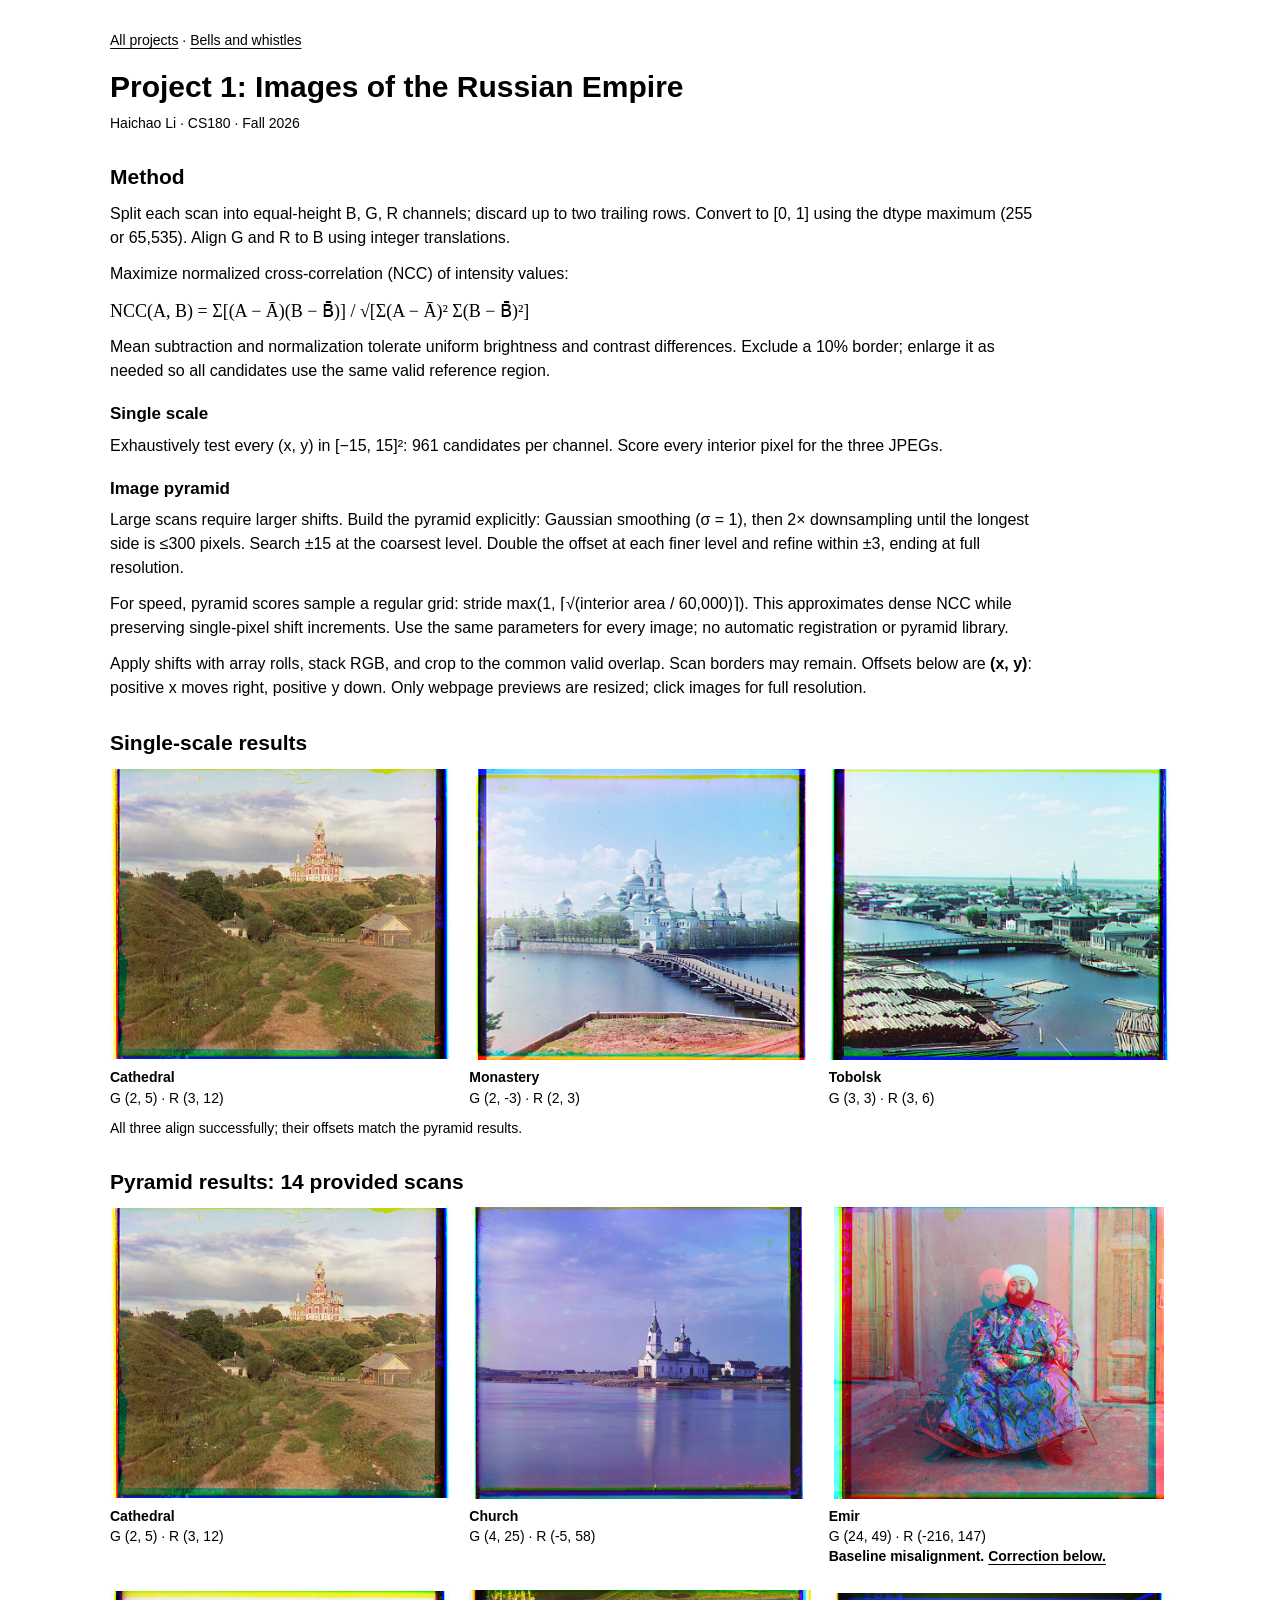
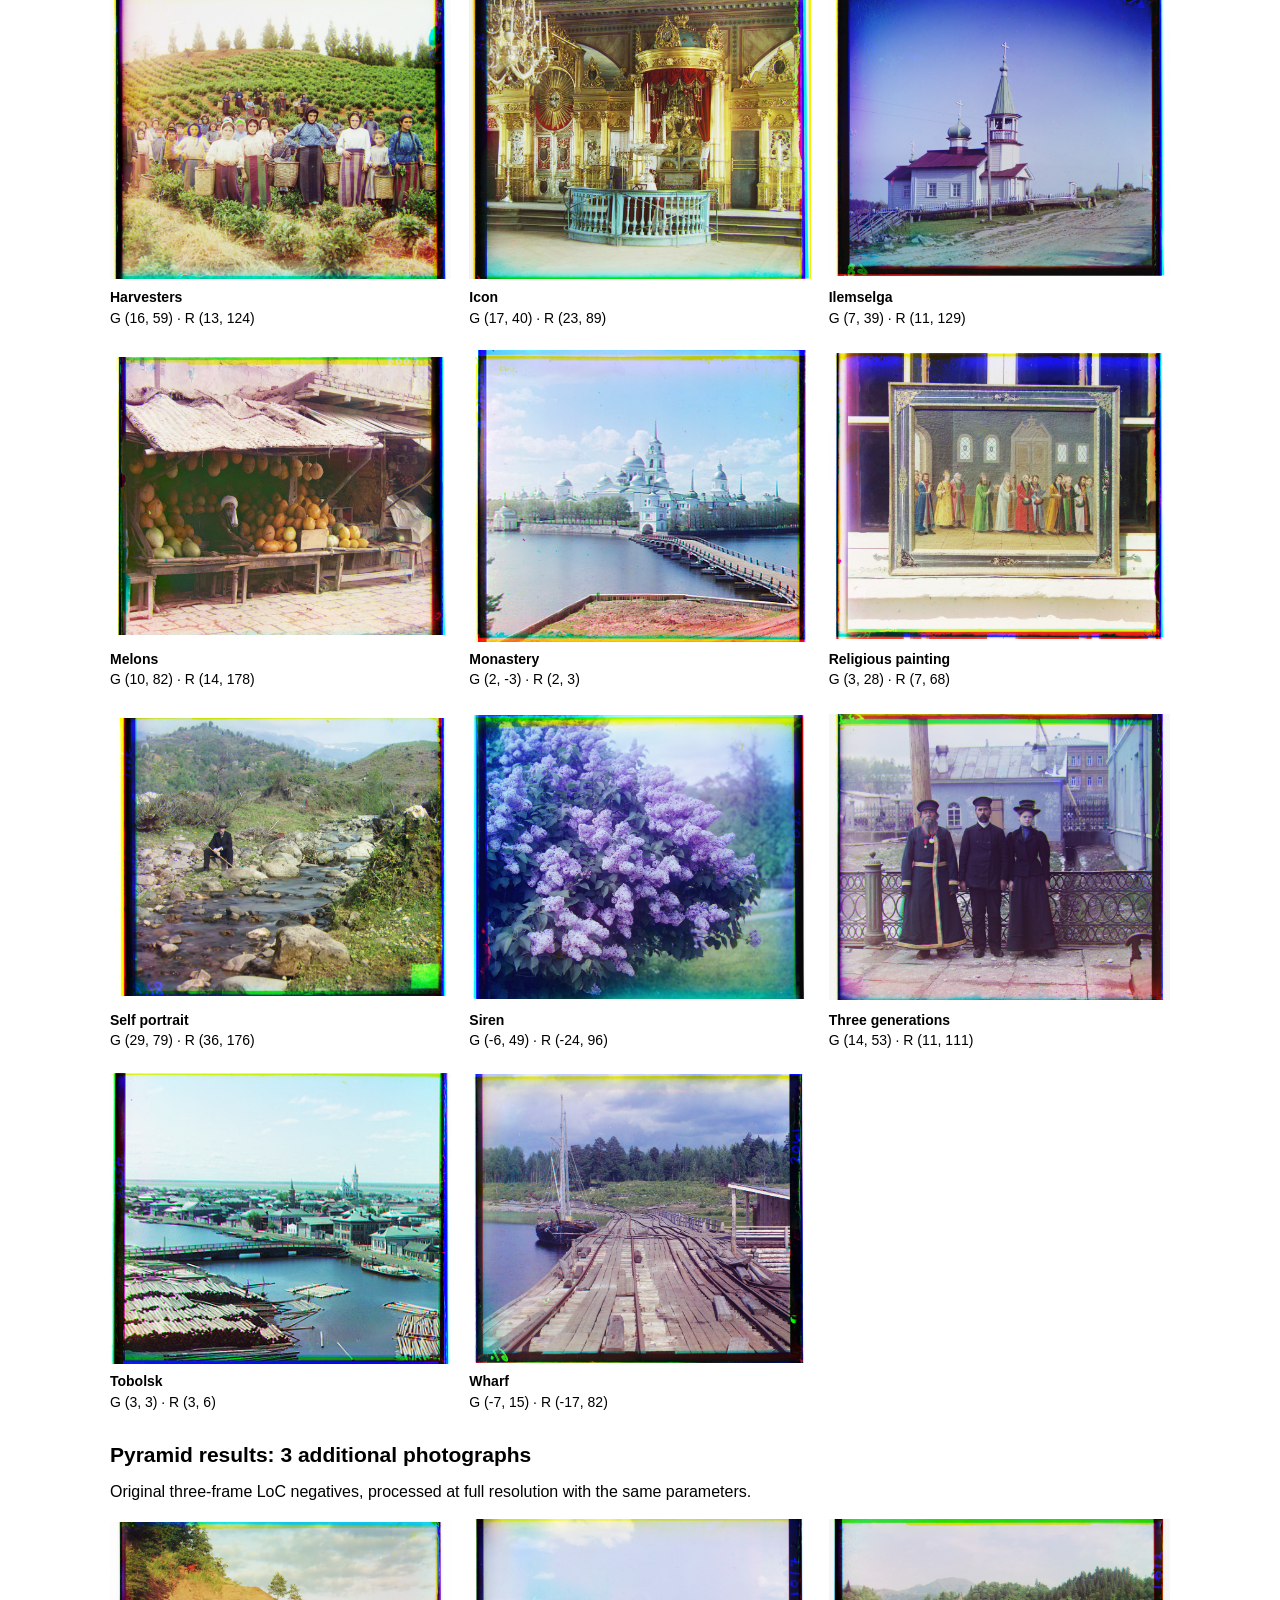
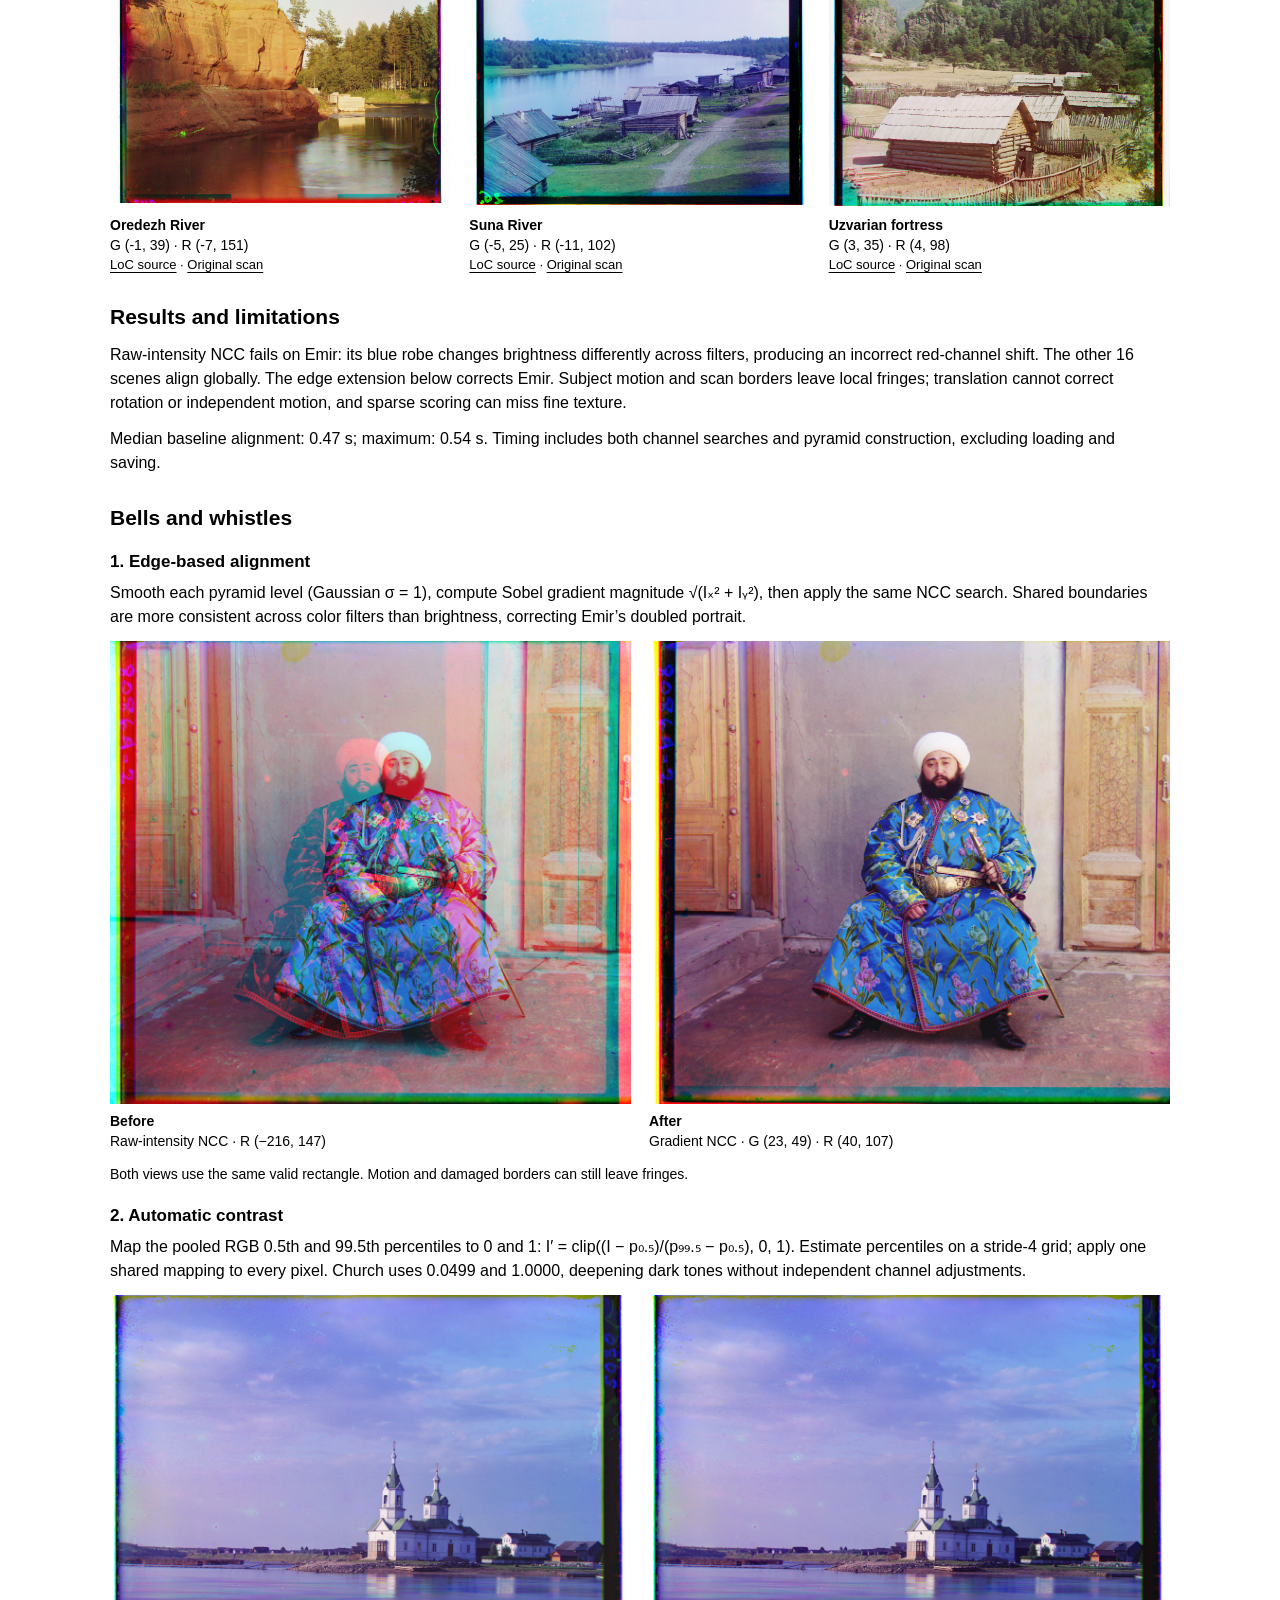
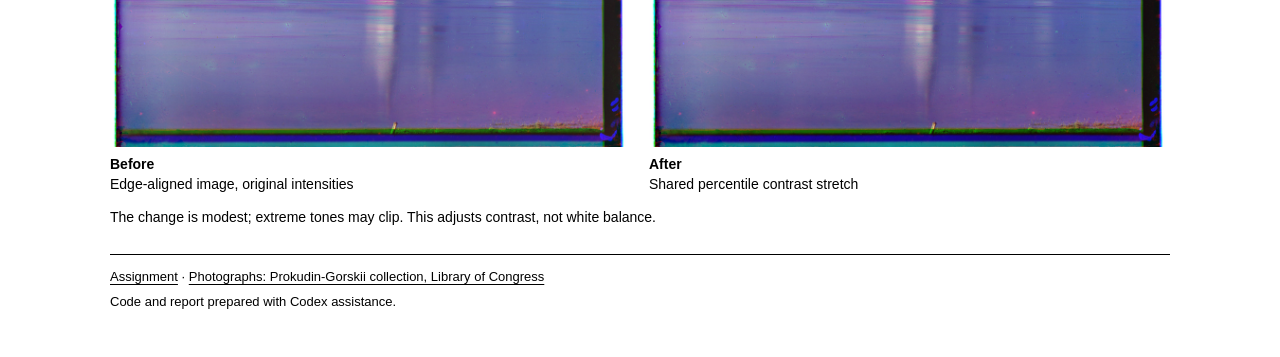
==== commit 38ef7327: "Restore concise bells and whistles with before-and-after comparisons" ====
--- a/docs/project1/index.html
+++ b/docs/project1/index.html
@@ -1,6 +1,6 @@
 <!doctype html>
 <html lang="en"><head><meta charset="utf-8"><meta name="viewport" content="width=device-width,initial-scale=1"><title>Project 1: Images of the Russian Empire · Haichao Li</title><meta name="description" content="Single-scale and pyramid NCC alignment: 14 provided scans and 3 additional photographs."><link rel="canonical" href="https://haichaolihc.github.io/cs180-projects/project1/"><link rel="stylesheet" href="styles.css"><link rel="icon" href="../favicon.svg" type="image/svg+xml"></head>
-<body><main><nav><a href="../">All projects</a></nav>
+<body><main><nav><a href="../">All projects</a> · <a href="#bells">Bells and whistles</a></nav>
 <h1>Project 1: Images of the Russian Empire</h1><p class="byline">Haichao Li · CS180 · Fall 2026</p>
 <section class="method"><h2>Method</h2>
 <p>Split each scan into equal-height B, G, R channels; discard up to two trailing rows. Convert to [0, 1] using the dtype maximum (255 or 65,535). Align G and R to B using integer translations.</p>
@@ -20,7 +20,7 @@
 <section id="provided"><h2>Pyramid results: 14 provided scans</h2><div class="gallery">
 <figure><a href="images/full/pyramid/cathedral.jpg"><img src="images/pyramid-cathedral.jpg" width="387" height="329" alt="Cathedral: pyramid NCC reconstruction" loading="lazy"></a><figcaption><strong>Cathedral</strong><span class="offset">G (2, 5) · R (3, 12)</span></figcaption></figure>
 <figure><a href="images/full/pyramid/church.jpg"><img src="images/pyramid-church.jpg" width="1100" height="954" alt="Church: pyramid NCC reconstruction" loading="lazy"></a><figcaption><strong>Church</strong><span class="offset">G (4, 25) · R (-5, 58)</span></figcaption></figure>
-<figure><a href="images/full/pyramid/emir.jpg"><img src="images/pyramid-emir.jpg" width="1100" height="973" alt="Emir: pyramid NCC reconstruction" loading="lazy"></a><figcaption><strong>Emir</strong><span class="offset">G (24, 49) · R (-216, 147)</span><span class="failure">Misaligned</span></figcaption></figure>
+<figure><a href="images/full/pyramid/emir.jpg"><img src="images/pyramid-emir.jpg" width="1100" height="973" alt="Emir: pyramid NCC reconstruction" loading="lazy"></a><figcaption><strong>Emir</strong><span class="offset">G (24, 49) · R (-216, 147)</span><span class="failure">Baseline misalignment. <a href="#edges">Correction below.</a></span></figcaption></figure>
 <figure><a href="images/full/pyramid/harvesters.jpg"><img src="images/pyramid-harvesters.jpg" width="1100" height="928" alt="Harvesters: pyramid NCC reconstruction" loading="lazy"></a><figcaption><strong>Harvesters</strong><span class="offset">G (16, 59) · R (13, 124)</span></figcaption></figure>
 <figure><a href="images/full/pyramid/icon.jpg"><img src="images/pyramid-icon.jpg" width="1100" height="933" alt="Icon: pyramid NCC reconstruction" loading="lazy"></a><figcaption><strong>Icon</strong><span class="offset">G (17, 40) · R (23, 89)</span></figcaption></figure>
 <figure><a href="images/full/pyramid/ilemselga.jpg"><img src="images/pyramid-ilemselga.jpg" width="1100" height="912" alt="Ilemselga: pyramid NCC reconstruction" loading="lazy"></a><figcaption><strong>Ilemselga</strong><span class="offset">G (7, 39) · R (11, 129)</span></figcaption></figure>
@@ -38,5 +38,14 @@
 <figure><a href="images/full/pyramid/suna_river.jpg"><img src="images/pyramid-suna_river.jpg" width="1100" height="922" alt="Suna River: pyramid NCC reconstruction" loading="lazy"></a><figcaption><strong>Suna River</strong><span class="offset">G (-5, 25) · R (-11, 102)</span><span class="source"><a href="https://www.loc.gov/item/2018679170/">LoC source</a> · <a href="https://tile.loc.gov/storage-services/master/pnp/prok/00100/00167u.tif">Original scan</a></span></figcaption></figure>
 <figure><a href="images/full/pyramid/uzvarian_fortress.jpg"><img src="images/pyramid-uzvarian_fortress.jpg" width="1100" height="925" alt="Uzvarian fortress: pyramid NCC reconstruction" loading="lazy"></a><figcaption><strong>Uzvarian fortress</strong><span class="offset">G (3, 35) · R (4, 98)</span><span class="source"><a href="https://www.loc.gov/item/2018679026/">LoC source</a> · <a href="https://tile.loc.gov/storage-services/master/pnp/prok/00100/00162u.tif">Original scan</a></span></figcaption></figure>
 </div></section>
-<section id="discussion"><h2>Results and limitations</h2><p>Visual inspection finds one global failure: Emir. Its blue robe changes brightness differently across filters, so intensity NCC chooses an incorrect red-channel shift. The other 16 scenes align globally; subject motion and scan borders leave local fringes. Translation cannot correct rotation or independent motion; sparse scoring can miss fine texture.</p><p>Median alignment: 0.47 s; maximum: 0.54 s. Timing includes both channel searches and pyramid construction, excluding loading and saving.</p></section>
+<section id="discussion"><h2>Results and limitations</h2><p>Raw-intensity NCC fails on Emir: its blue robe changes brightness differently across filters, producing an incorrect red-channel shift. The other 16 scenes align globally. The edge extension below corrects Emir. Subject motion and scan borders leave local fringes; translation cannot correct rotation or independent motion, and sparse scoring can miss fine texture.</p><p>Median baseline alignment: 0.47 s; maximum: 0.54 s. Timing includes both channel searches and pyramid construction, excluding loading and saving.</p></section>
+<section id="bells"><h2>Bells and whistles</h2>
+<h3 id="edges">1. Edge-based alignment</h3>
+<p>Smooth each pyramid level (Gaussian σ = 1), compute Sobel gradient magnitude √(Iₓ² + Iᵧ²), then apply the same NCC search. Shared boundaries are more consistent across color filters than brightness, correcting Emir’s doubled portrait.</p>
+<div class="comparison"><figure><a href="images/full/comparisons/emir-before.jpg"><img src="images/emir-before.jpg" width="1100" height="977" alt="Raw-intensity NCC · R (−216, 147)" loading="lazy"></a><figcaption><strong>Before</strong>Raw-intensity NCC · R (−216, 147)</figcaption></figure><figure><a href="images/full/comparisons/emir-after.jpg"><img src="images/emir-after.jpg" width="1100" height="977" alt="Gradient NCC · G (23, 49) · R (40, 107)" loading="lazy"></a><figcaption><strong>After</strong>Gradient NCC · G (23, 49) · R (40, 107)</figcaption></figure></div>
+<p class="note">Both views use the same valid rectangle. Motion and damaged borders can still leave fringes.</p>
+<h3>2. Automatic contrast</h3>
+<p>Map the pooled RGB 0.5th and 99.5th percentiles to 0 and 1: I′ = clip((I − p₀.₅)/(p₉₉.₅ − p₀.₅), 0, 1). Estimate percentiles on a stride-4 grid; apply one shared mapping to every pixel. Church uses 0.0499 and 1.0000, deepening dark tones without independent channel adjustments.</p>
+<div class="comparison"><figure><a href="images/full/comparisons/church-before.jpg"><img src="images/church-before.jpg" width="1100" height="954" alt="Edge-aligned image, original intensities" loading="lazy"></a><figcaption><strong>Before</strong>Edge-aligned image, original intensities</figcaption></figure><figure><a href="images/full/comparisons/church-after.jpg"><img src="images/church-after.jpg" width="1100" height="954" alt="Shared percentile contrast stretch" loading="lazy"></a><figcaption><strong>After</strong>Shared percentile contrast stretch</figcaption></figure></div>
+<p class="note">The change is modest; extreme tones may clip. This adjusts contrast, not white balance.</p></section>
 <footer><p><a href="https://cal-cs180.github.io/fa26/hw/proj1/index.html">Assignment</a> · <a href="https://www.loc.gov/collections/prokudin-gorskii/">Photographs: Prokudin-Gorskii collection, Library of Congress</a></p><p>Code and report prepared with Codex assistance.</p></footer></main></body></html>
--- a/docs/project1/styles.css
+++ b/docs/project1/styles.css
@@ -2,3 +2,6 @@
 @media screen and (max-width:720px){main{width:calc(100% - 30px);margin-top:20px}h1{font-size:26px}.gallery{grid-template-columns:repeat(2,minmax(0,1fr));gap:20px 14px}figcaption{font-size:13px}}
 @media screen and (max-width:440px){.gallery{grid-template-columns:1fr}figure{max-width:480px}figcaption{font-size:14px}}
 @media print{@page{size:A4;margin:13mm 12mm 15mm}html{scroll-behavior:auto}body{font-size:9.5pt;line-height:1.35}main{width:100%;margin:0}nav{display:none}h1{font-size:20pt;margin:0 0 5px}h2{font-size:14pt;margin:16px 0 9px;break-after:avoid}h3{font-size:10.5pt;margin:11px 0 5px;break-after:avoid}.byline{font-size:8.5pt;margin-bottom:12px}p{margin:0 0 7px;orphans:3;widows:3}.equation{font-size:11pt;margin:8px 0}.gallery{grid-template-columns:repeat(3,minmax(0,1fr));gap:14px 12px}figure img{aspect-ratio:1.17;height:auto}figure{break-inside:avoid}figcaption{font-size:8.5pt;padding-top:5px}.source{font-size:8pt}.note{font-size:9pt}footer{font-size:8pt;margin-top:15px;padding-top:8px;break-inside:avoid}footer p{margin-bottom:4px}a{text-decoration:none}#provided{break-before:page}#provided .gallery{row-gap:15px}.print-url{display:none}}
+.comparison{display:grid;grid-template-columns:repeat(2,minmax(0,1fr));gap:18px;margin:12px 0}.comparison figure{max-width:none}.comparison img{aspect-ratio:auto}#bells .note{margin-top:8px}#edges{scroll-margin-top:20px}
+@media screen and (max-width:540px){.comparison{grid-template-columns:1fr}}
+@media print{#bells{break-before:page}#bells h2{margin-top:0}#bells h3{margin:12px 0 6px}.comparison{gap:12px;margin:9px 0;break-inside:avoid}.comparison img{height:62mm;width:100%;object-fit:contain}#bells .note{font-size:8.5pt;margin-top:6px}}
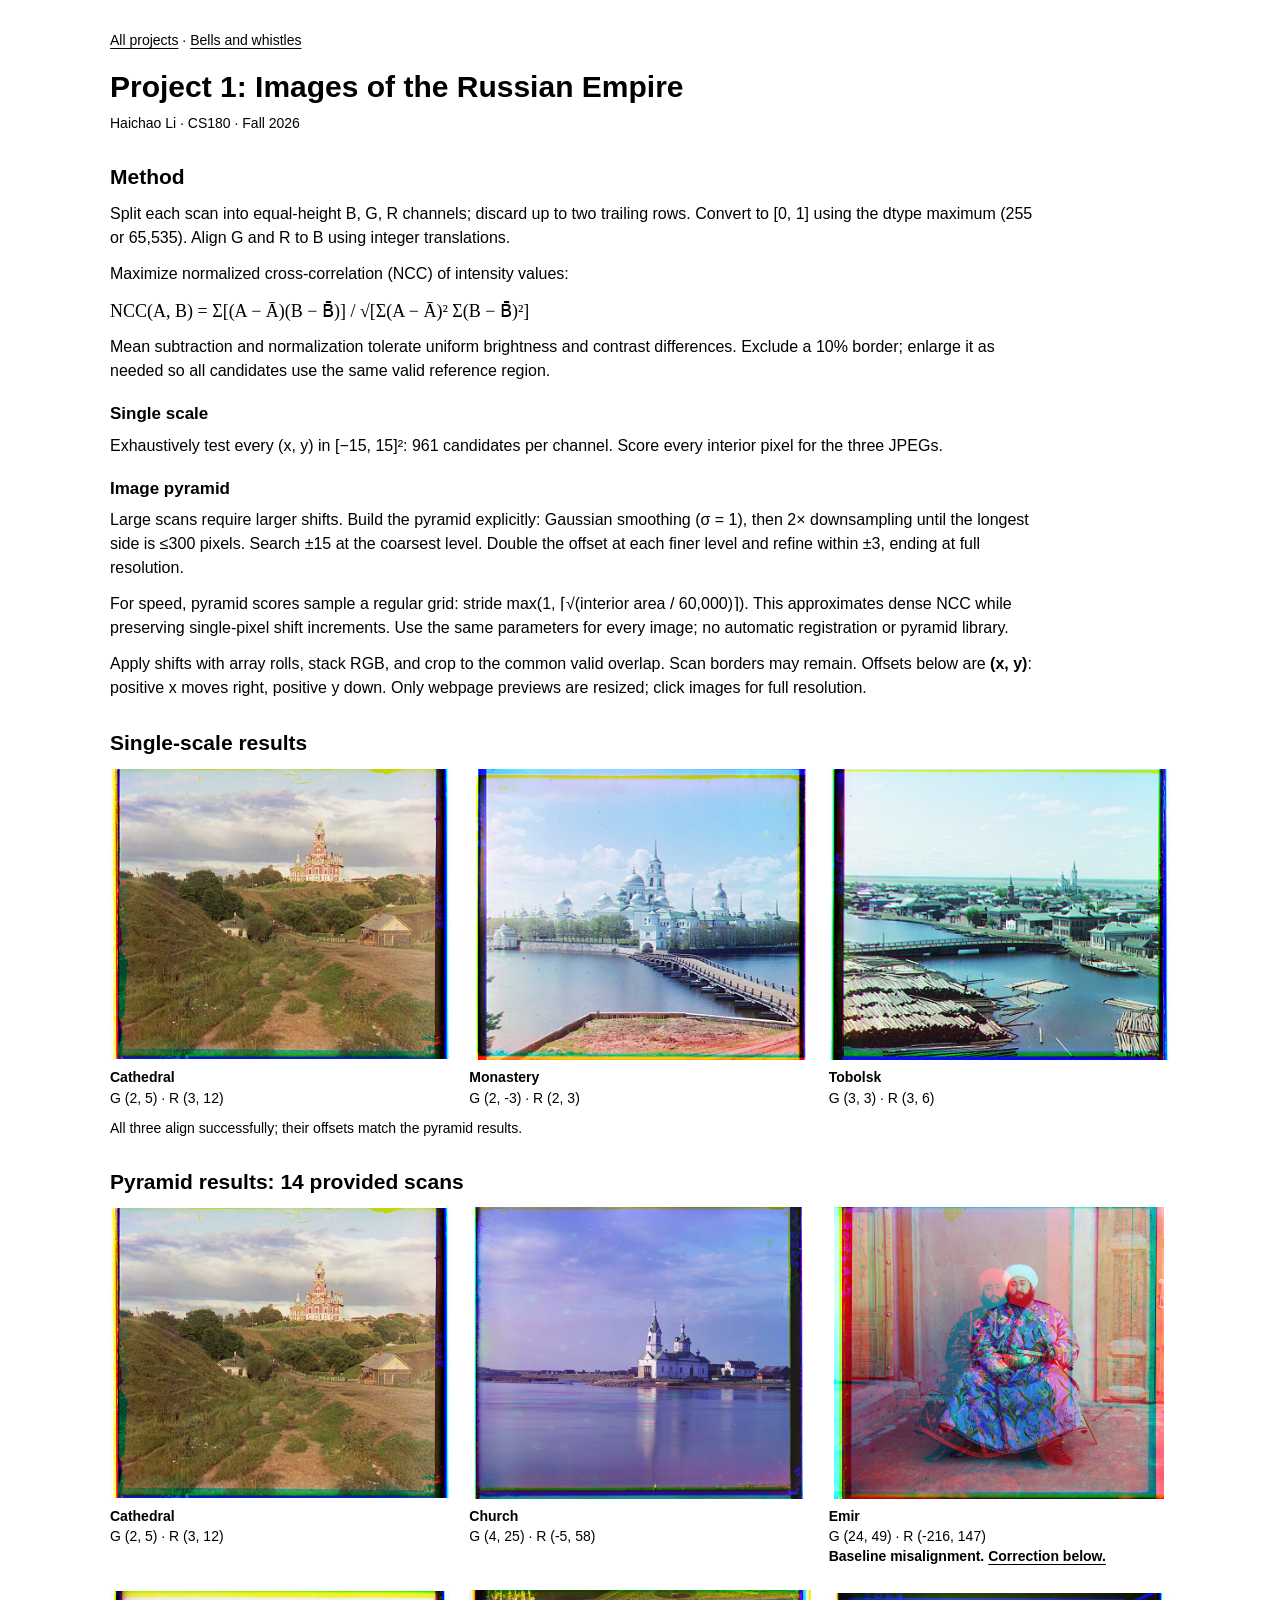
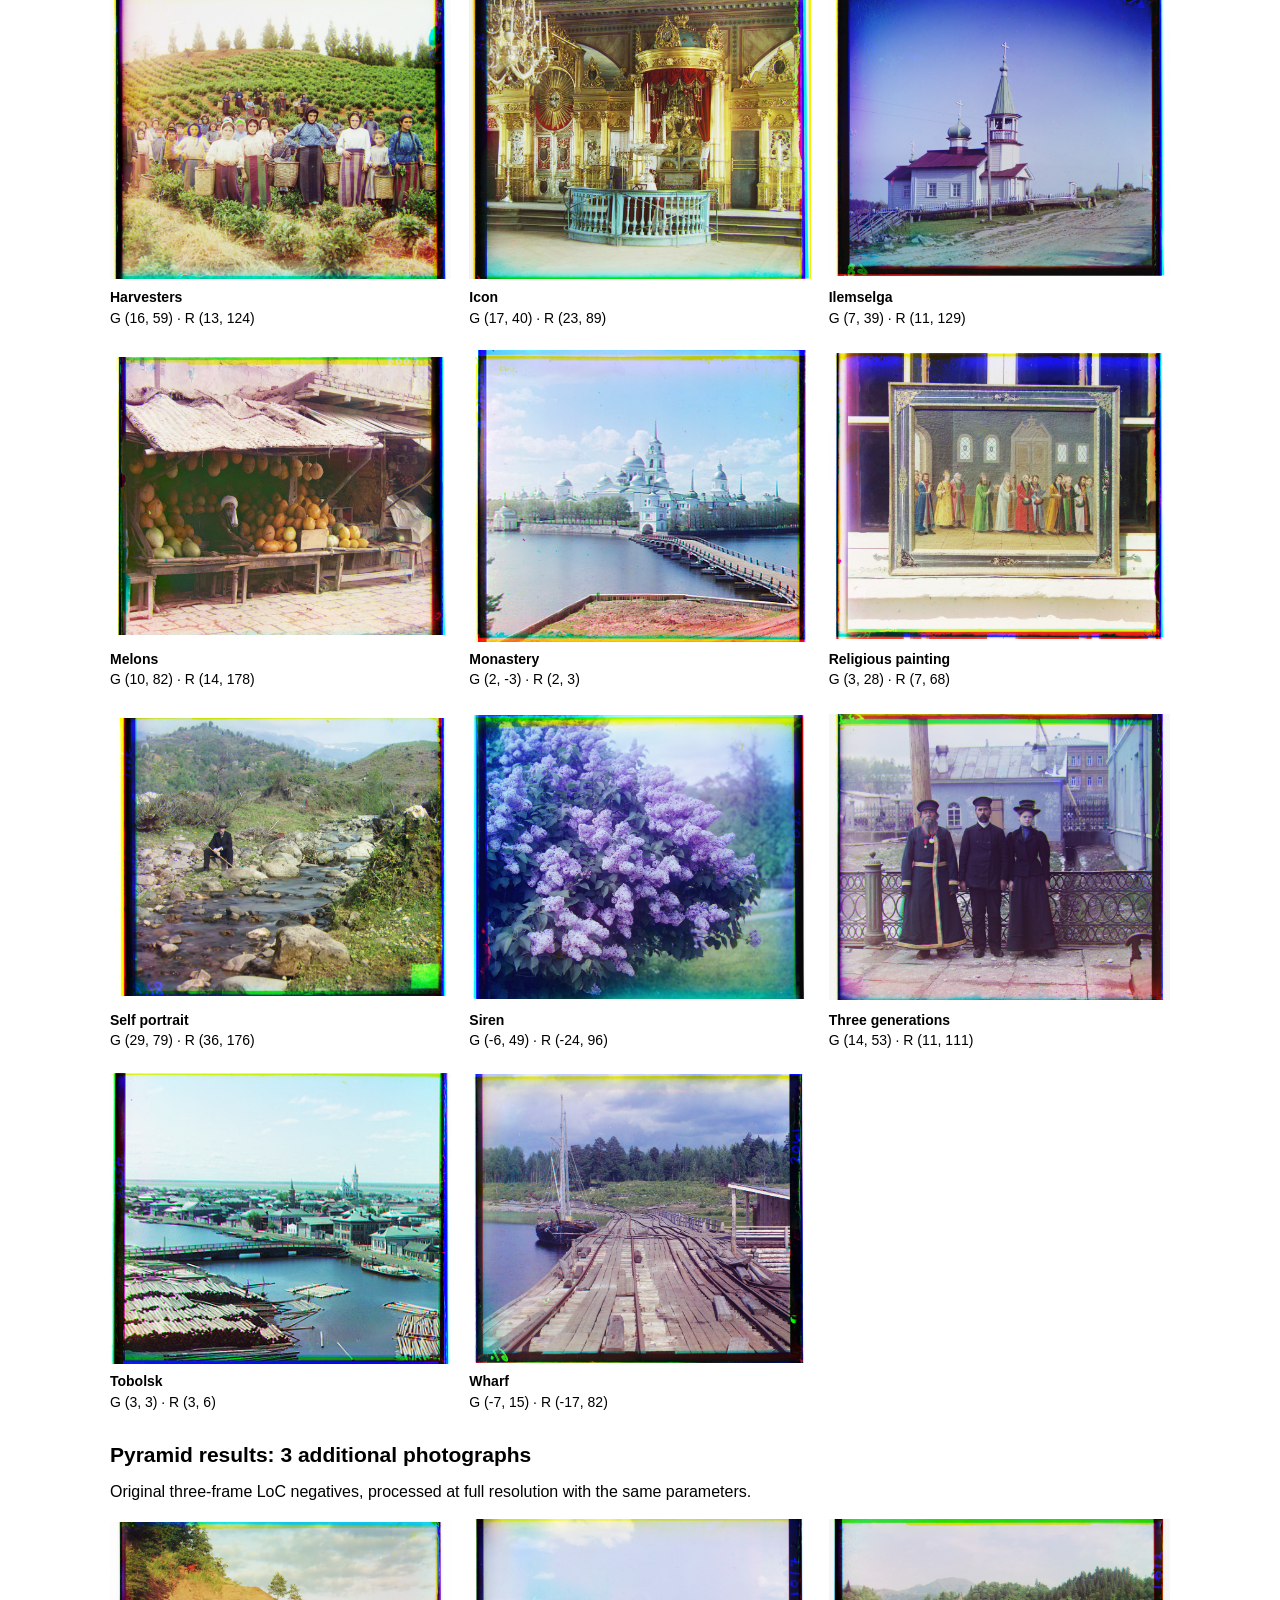
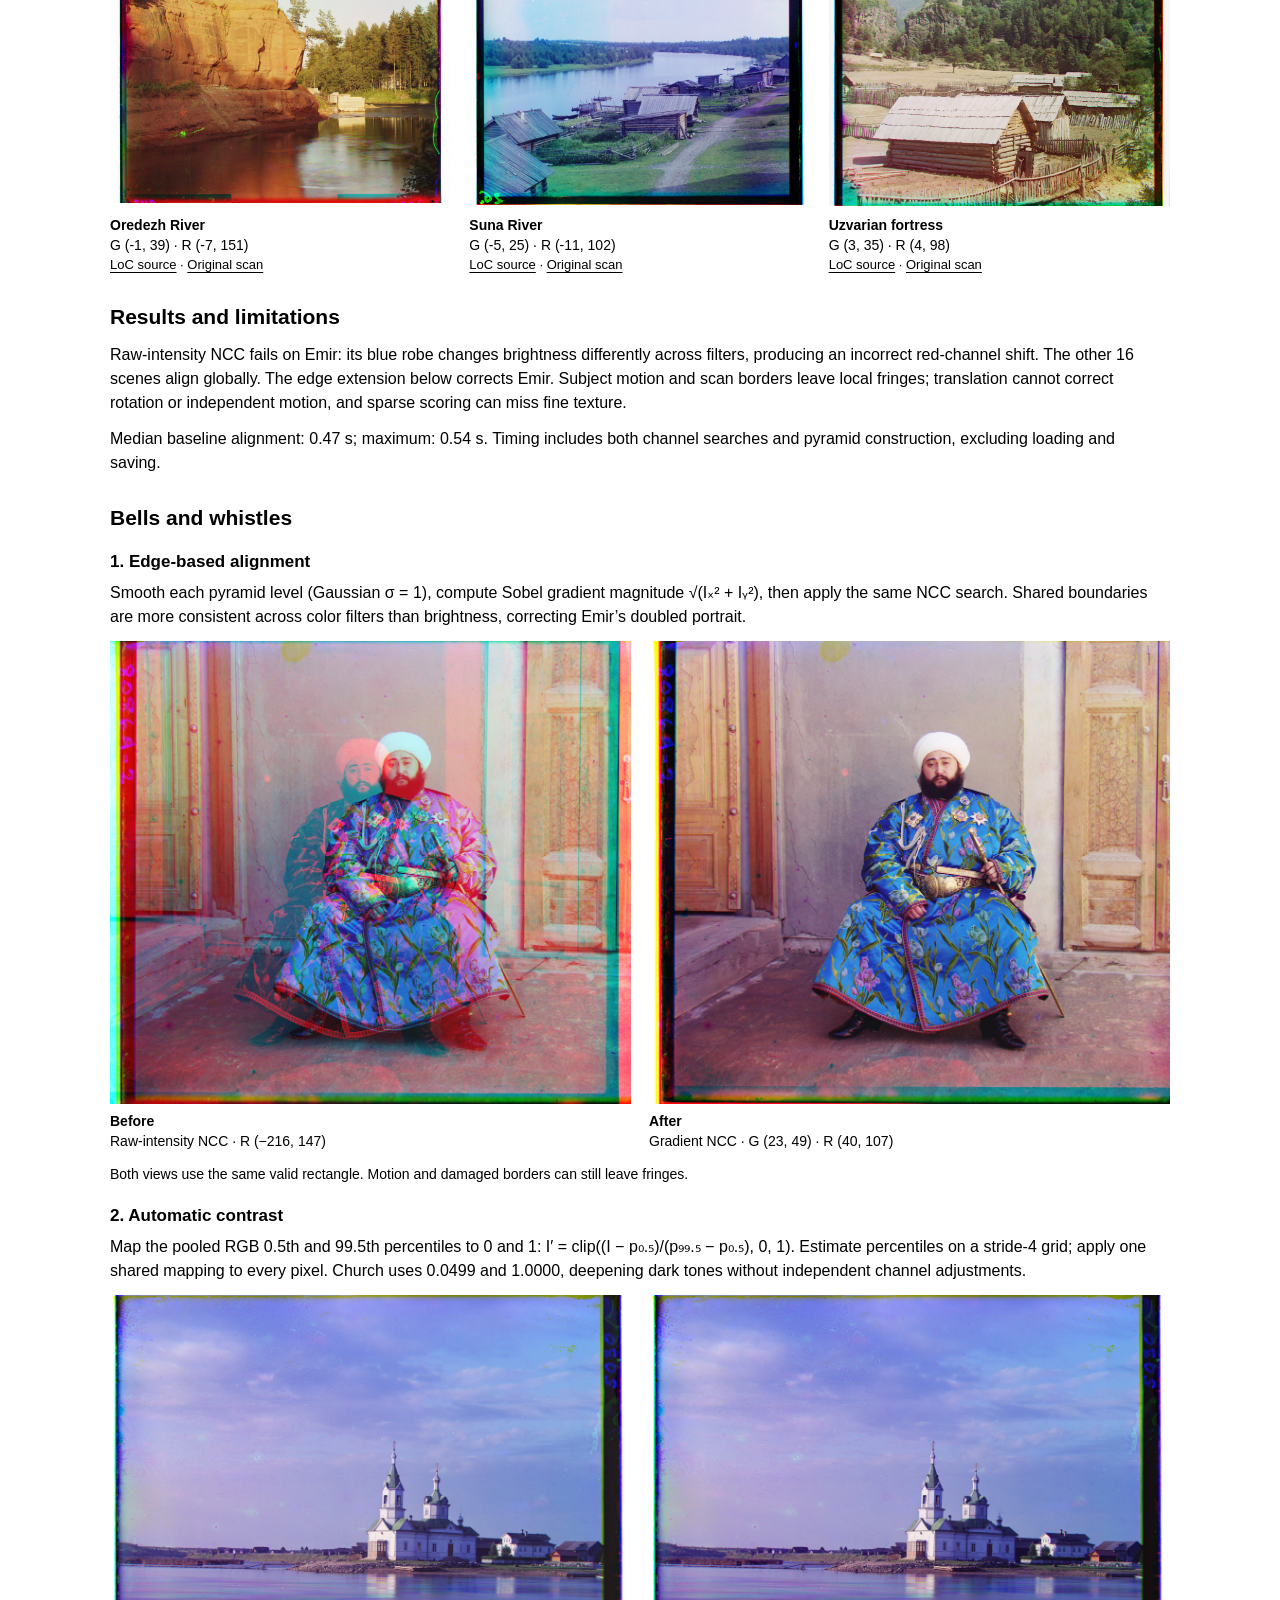
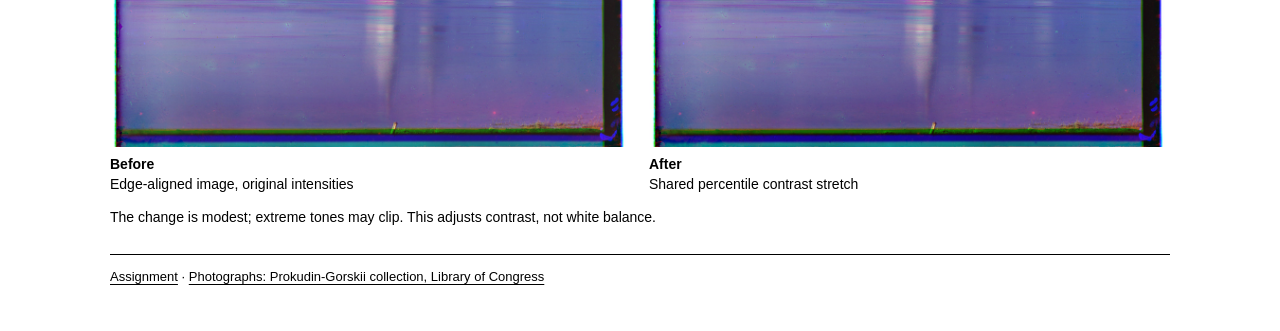
==== commit 1d9e42a0: "Remove assistance attribution from project report" ====
--- a/docs/project1/index.html
+++ b/docs/project1/index.html
@@ -48,4 +48,4 @@
 <p>Map the pooled RGB 0.5th and 99.5th percentiles to 0 and 1: I′ = clip((I − p₀.₅)/(p₉₉.₅ − p₀.₅), 0, 1). Estimate percentiles on a stride-4 grid; apply one shared mapping to every pixel. Church uses 0.0499 and 1.0000, deepening dark tones without independent channel adjustments.</p>
 <div class="comparison"><figure><a href="images/full/comparisons/church-before.jpg"><img src="images/church-before.jpg" width="1100" height="954" alt="Edge-aligned image, original intensities" loading="lazy"></a><figcaption><strong>Before</strong>Edge-aligned image, original intensities</figcaption></figure><figure><a href="images/full/comparisons/church-after.jpg"><img src="images/church-after.jpg" width="1100" height="954" alt="Shared percentile contrast stretch" loading="lazy"></a><figcaption><strong>After</strong>Shared percentile contrast stretch</figcaption></figure></div>
 <p class="note">The change is modest; extreme tones may clip. This adjusts contrast, not white balance.</p></section>
-<footer><p><a href="https://cal-cs180.github.io/fa26/hw/proj1/index.html">Assignment</a> · <a href="https://www.loc.gov/collections/prokudin-gorskii/">Photographs: Prokudin-Gorskii collection, Library of Congress</a></p><p>Code and report prepared with Codex assistance.</p></footer></main></body></html>+<footer><p><a href="https://cal-cs180.github.io/fa26/hw/proj1/index.html">Assignment</a> · <a href="https://www.loc.gov/collections/prokudin-gorskii/">Photographs: Prokudin-Gorskii collection, Library of Congress</a></p></footer></main></body></html>
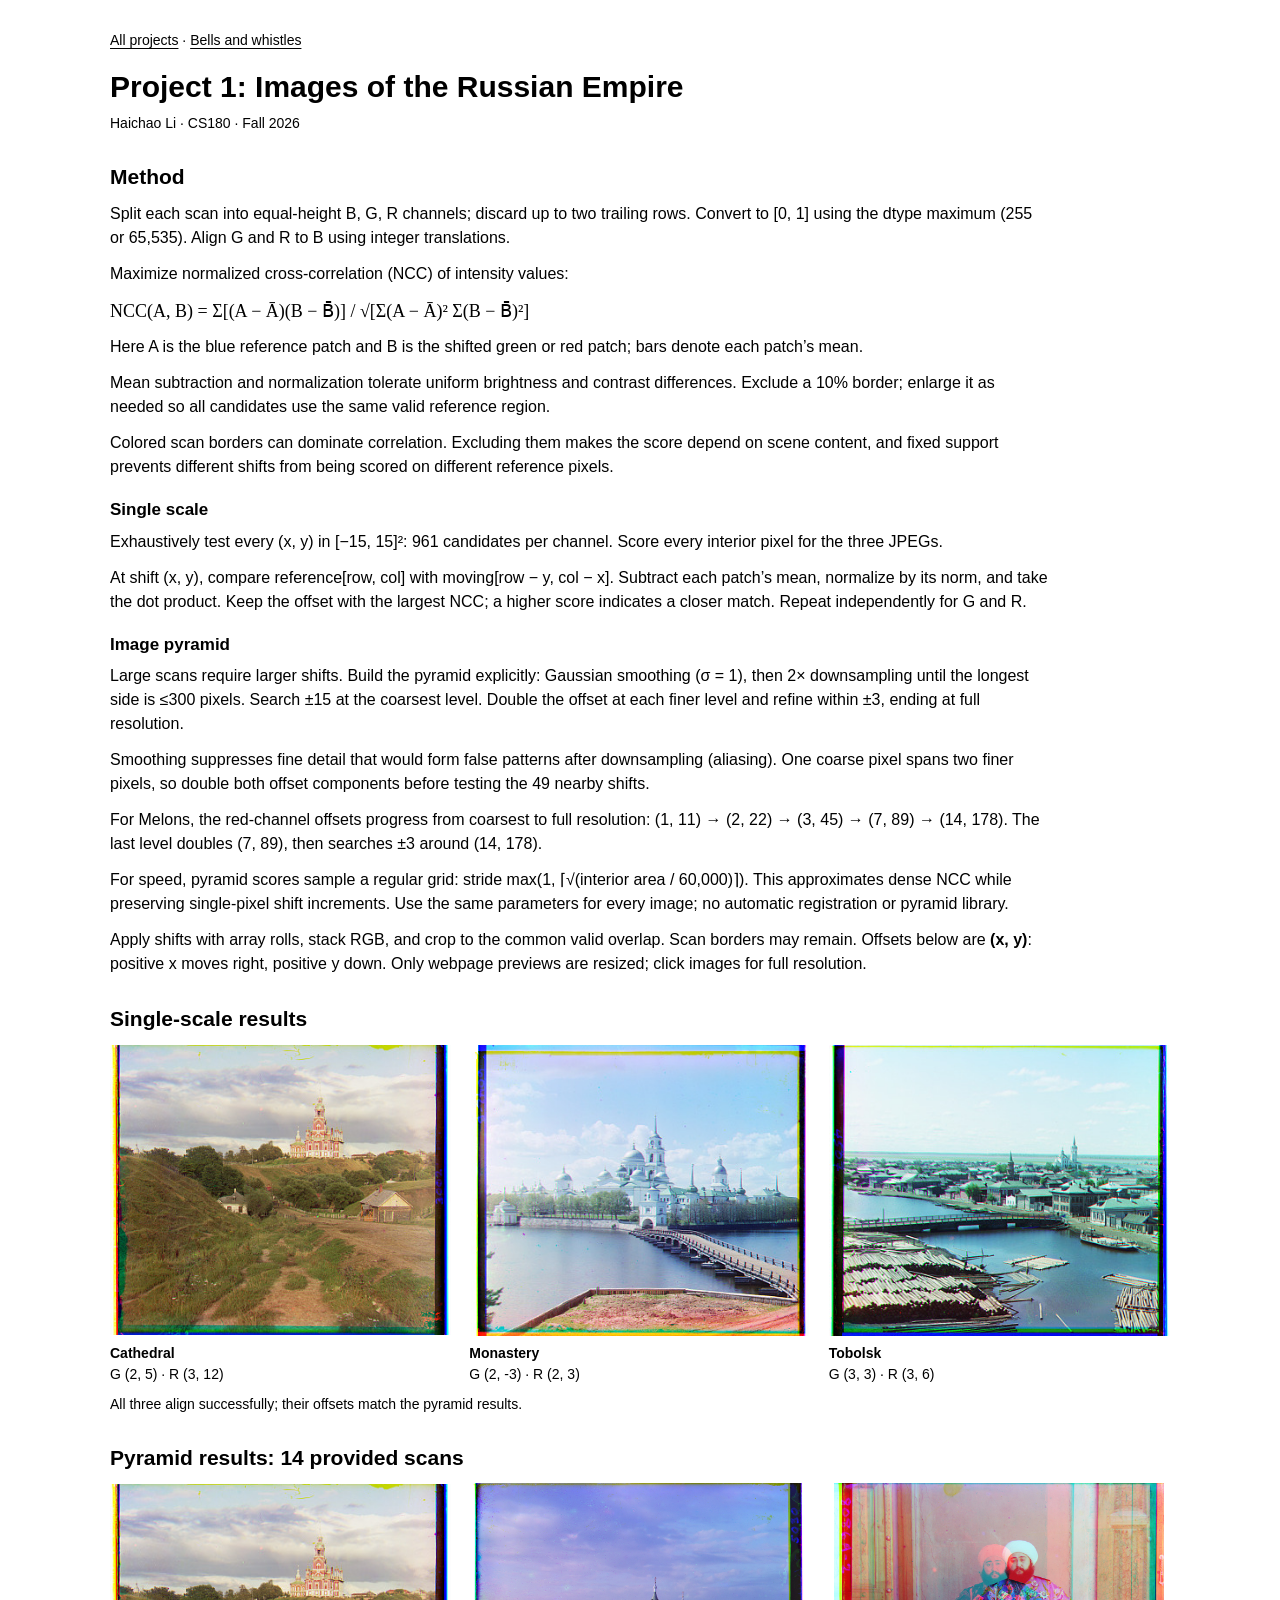
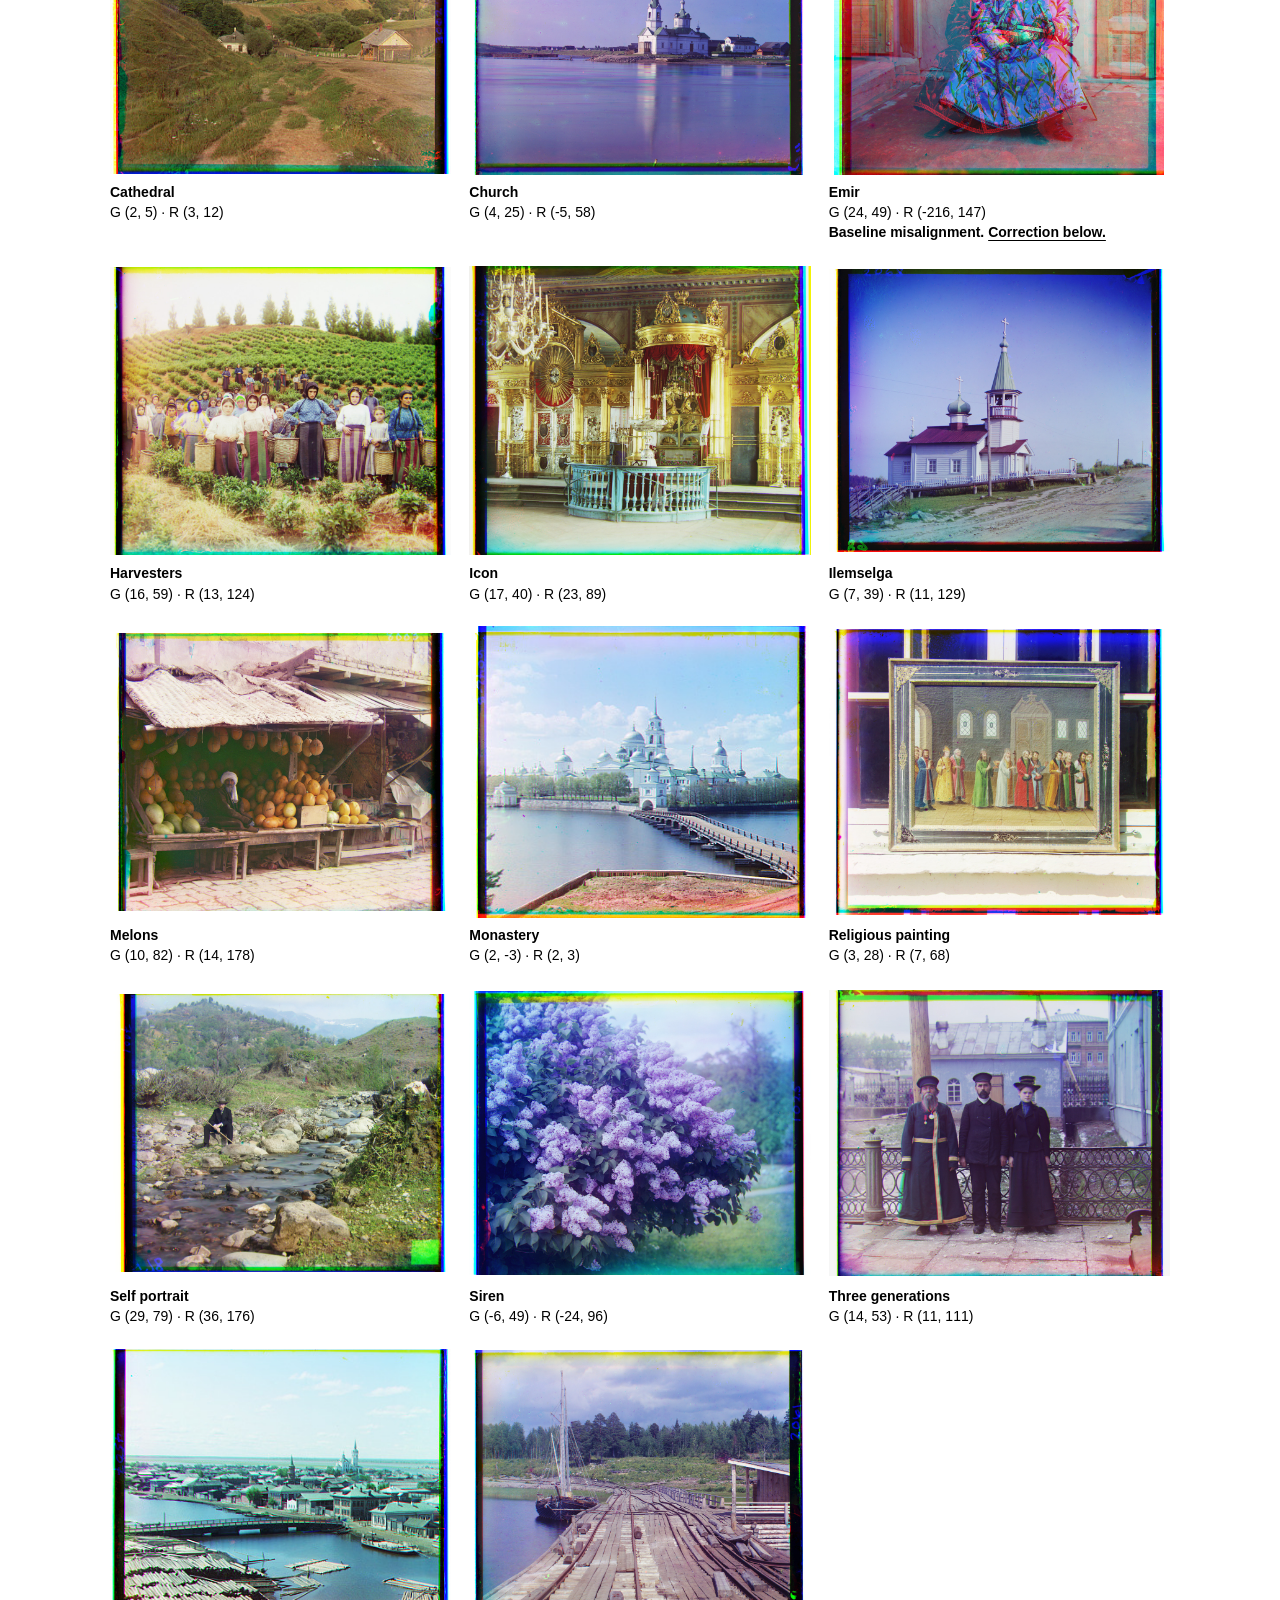
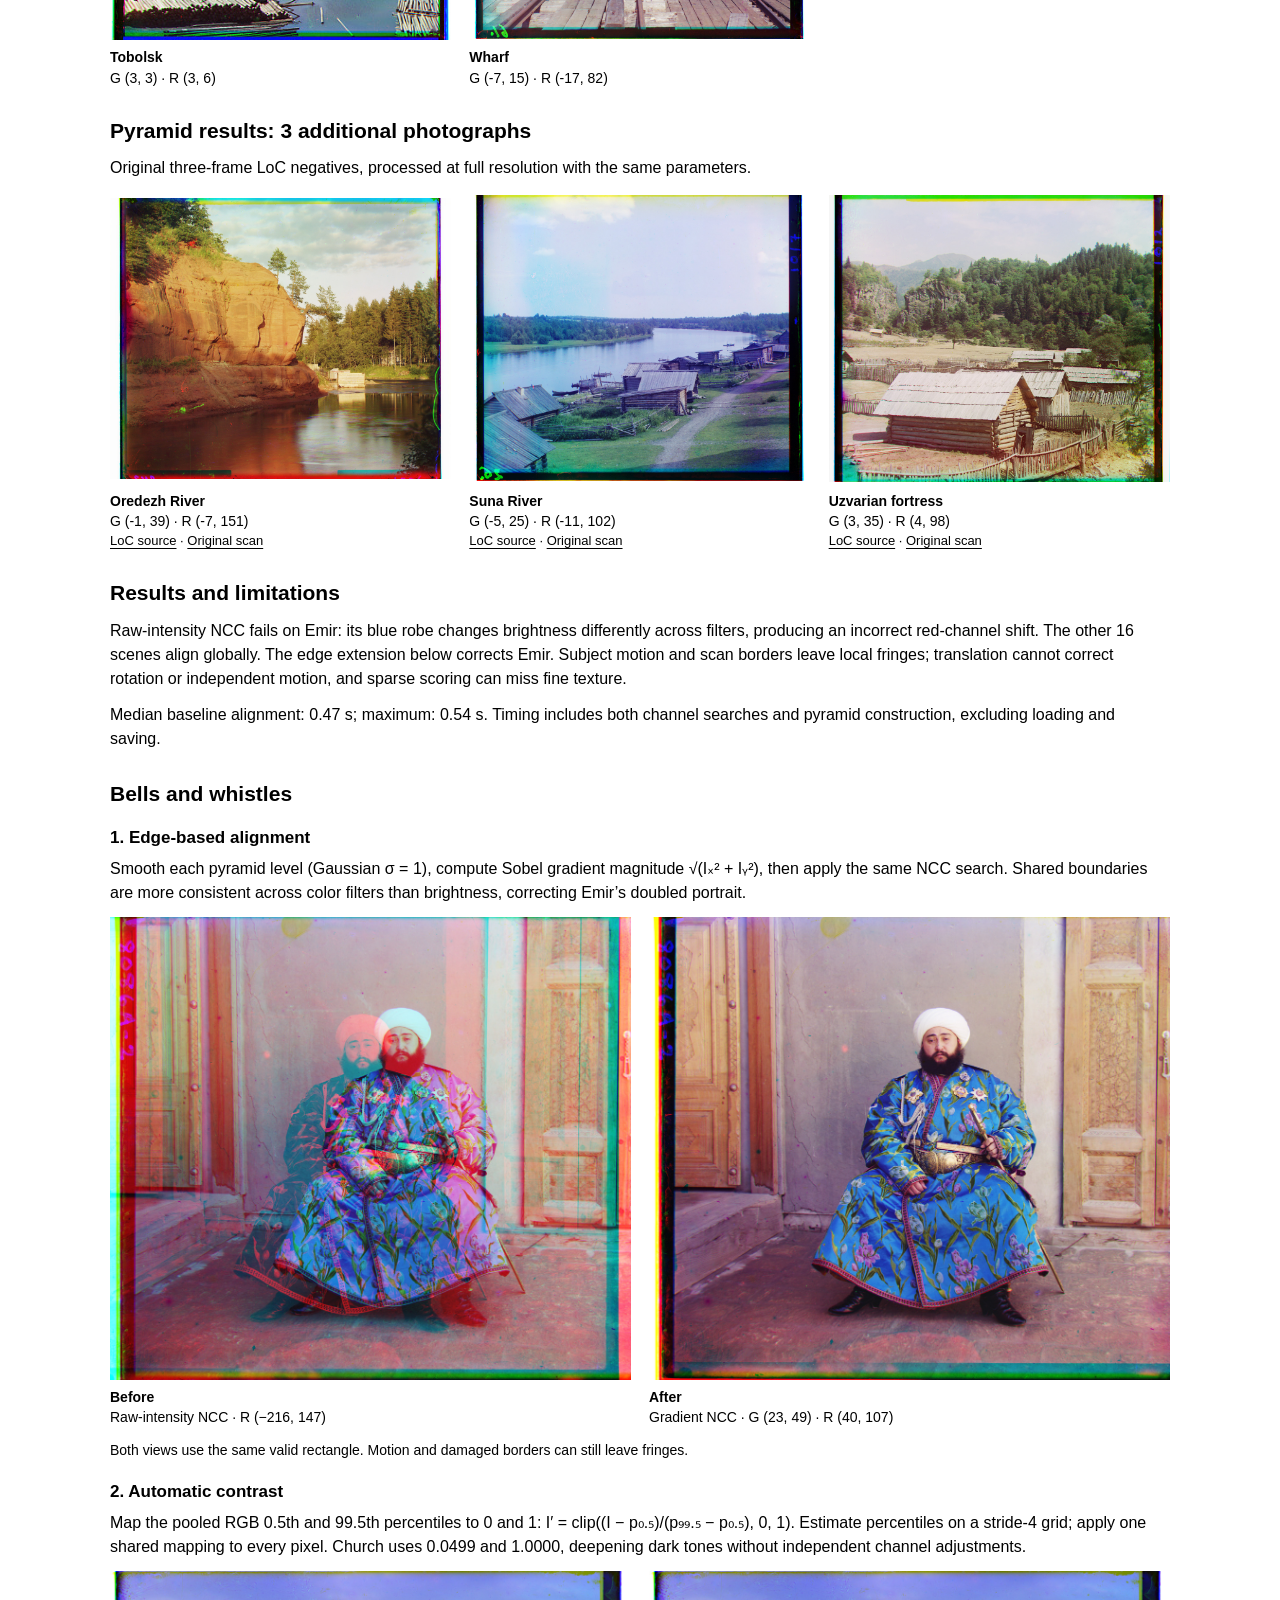
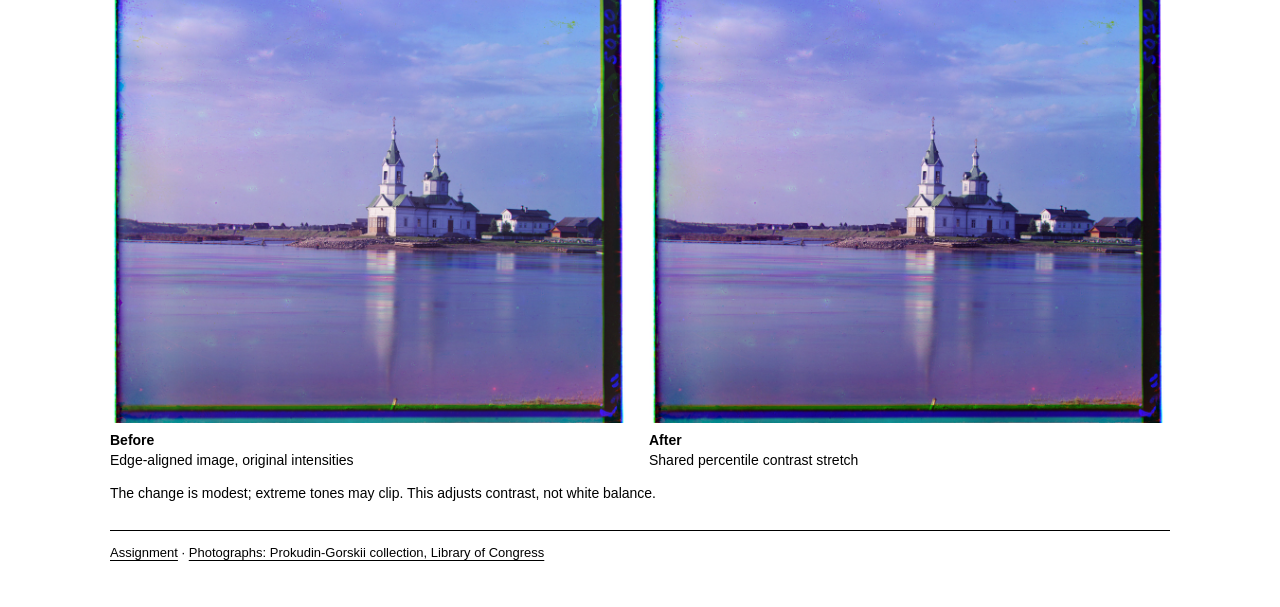
==== commit 026eb110: "Clarify alignment method and fix PDF image links" ====
--- a/docs/project1/index.html
+++ b/docs/project1/index.html
@@ -6,46 +6,51 @@
 <p>Split each scan into equal-height B, G, R channels; discard up to two trailing rows. Convert to [0, 1] using the dtype maximum (255 or 65,535). Align G and R to B using integer translations.</p>
 <p>Maximize normalized cross-correlation (NCC) of intensity values:</p>
 <p class="equation">NCC(A, B) = Σ[(A − Ā)(B − B̄)] / √[Σ(A − Ā)² Σ(B − B̄)²]</p>
+<p>Here A is the blue reference patch and B is the shifted green or red patch; bars denote each patch’s mean.</p>
 <p>Mean subtraction and normalization tolerate uniform brightness and contrast differences. Exclude a 10% border; enlarge it as needed so all candidates use the same valid reference region.</p>
+<p>Colored scan borders can dominate correlation. Excluding them makes the score depend on scene content, and fixed support prevents different shifts from being scored on different reference pixels.</p>
 <h3>Single scale</h3><p>Exhaustively test every (x, y) in [−15, 15]²: 961 candidates per channel. Score every interior pixel for the three JPEGs.</p>
+<p>At shift (x, y), compare reference[row, col] with moving[row − y, col − x]. Subtract each patch’s mean, normalize by its norm, and take the dot product. Keep the offset with the largest NCC; a higher score indicates a closer match. Repeat independently for G and R.</p>
 <h3>Image pyramid</h3><p>Large scans require larger shifts. Build the pyramid explicitly: Gaussian smoothing (σ = 1), then 2× downsampling until the longest side is ≤300 pixels. Search ±15 at the coarsest level. Double the offset at each finer level and refine within ±3, ending at full resolution.</p>
+<p>Smoothing suppresses fine detail that would form false patterns after downsampling (aliasing). One coarse pixel spans two finer pixels, so double both offset components before testing the 49 nearby shifts.</p>
+<p>For Melons, the red-channel offsets progress from coarsest to full resolution: (1, 11) → (2, 22) → (3, 45) → (7, 89) → (14, 178). The last level doubles (7, 89), then searches ±3 around (14, 178).</p>
 <p>For speed, pyramid scores sample a regular grid: stride max(1, ⌈√(interior area / 60,000)⌉). This approximates dense NCC while preserving single-pixel shift increments. Use the same parameters for every image; no automatic registration or pyramid library.</p>
 <p>Apply shifts with array rolls, stack RGB, and crop to the common valid overlap. Scan borders may remain. Offsets below are <b>(x, y)</b>: positive x moves right, positive y down. Only webpage previews are resized; click images for full resolution.</p>
 </section>
 <section id="single"><h2>Single-scale results</h2><div class="gallery">
-<figure><a href="images/full/single/cathedral.jpg"><img src="images/single-cathedral.jpg" width="387" height="329" alt="Cathedral: single NCC reconstruction" loading="lazy"></a><figcaption><strong>Cathedral</strong><span class="offset">G (2, 5) · R (3, 12)</span></figcaption></figure>
-<figure><a href="images/full/single/monastery.jpg"><img src="images/single-monastery.jpg" width="389" height="335" alt="Monastery: single NCC reconstruction" loading="lazy"></a><figcaption><strong>Monastery</strong><span class="offset">G (2, -3) · R (2, 3)</span></figcaption></figure>
-<figure><a href="images/full/single/tobolsk.jpg"><img src="images/single-tobolsk.jpg" width="393" height="335" alt="Tobolsk: single NCC reconstruction" loading="lazy"></a><figcaption><strong>Tobolsk</strong><span class="offset">G (3, 3) · R (3, 6)</span></figcaption></figure>
+<figure><a href="https://haichaolihc.github.io/cs180-projects/project1/images/full/single/cathedral.jpg"><img src="images/single-cathedral.jpg" width="387" height="329" alt="Cathedral: single NCC reconstruction" loading="lazy"></a><figcaption><strong>Cathedral</strong><span class="offset">G (2, 5) · R (3, 12)</span></figcaption></figure>
+<figure><a href="https://haichaolihc.github.io/cs180-projects/project1/images/full/single/monastery.jpg"><img src="images/single-monastery.jpg" width="389" height="335" alt="Monastery: single NCC reconstruction" loading="lazy"></a><figcaption><strong>Monastery</strong><span class="offset">G (2, -3) · R (2, 3)</span></figcaption></figure>
+<figure><a href="https://haichaolihc.github.io/cs180-projects/project1/images/full/single/tobolsk.jpg"><img src="images/single-tobolsk.jpg" width="393" height="335" alt="Tobolsk: single NCC reconstruction" loading="lazy"></a><figcaption><strong>Tobolsk</strong><span class="offset">G (3, 3) · R (3, 6)</span></figcaption></figure>
 </div><p class="note" style="margin-top:10px">All three align successfully; their offsets match the pyramid results.</p></section>
 <section id="provided"><h2>Pyramid results: 14 provided scans</h2><div class="gallery">
-<figure><a href="images/full/pyramid/cathedral.jpg"><img src="images/pyramid-cathedral.jpg" width="387" height="329" alt="Cathedral: pyramid NCC reconstruction" loading="lazy"></a><figcaption><strong>Cathedral</strong><span class="offset">G (2, 5) · R (3, 12)</span></figcaption></figure>
-<figure><a href="images/full/pyramid/church.jpg"><img src="images/pyramid-church.jpg" width="1100" height="954" alt="Church: pyramid NCC reconstruction" loading="lazy"></a><figcaption><strong>Church</strong><span class="offset">G (4, 25) · R (-5, 58)</span></figcaption></figure>
-<figure><a href="images/full/pyramid/emir.jpg"><img src="images/pyramid-emir.jpg" width="1100" height="973" alt="Emir: pyramid NCC reconstruction" loading="lazy"></a><figcaption><strong>Emir</strong><span class="offset">G (24, 49) · R (-216, 147)</span><span class="failure">Baseline misalignment. <a href="#edges">Correction below.</a></span></figcaption></figure>
-<figure><a href="images/full/pyramid/harvesters.jpg"><img src="images/pyramid-harvesters.jpg" width="1100" height="928" alt="Harvesters: pyramid NCC reconstruction" loading="lazy"></a><figcaption><strong>Harvesters</strong><span class="offset">G (16, 59) · R (13, 124)</span></figcaption></figure>
-<figure><a href="images/full/pyramid/icon.jpg"><img src="images/pyramid-icon.jpg" width="1100" height="933" alt="Icon: pyramid NCC reconstruction" loading="lazy"></a><figcaption><strong>Icon</strong><span class="offset">G (17, 40) · R (23, 89)</span></figcaption></figure>
-<figure><a href="images/full/pyramid/ilemselga.jpg"><img src="images/pyramid-ilemselga.jpg" width="1100" height="912" alt="Ilemselga: pyramid NCC reconstruction" loading="lazy"></a><figcaption><strong>Ilemselga</strong><span class="offset">G (7, 39) · R (11, 129)</span></figcaption></figure>
-<figure><a href="images/full/pyramid/melons.jpg"><img src="images/pyramid-melons.jpg" width="1100" height="897" alt="Melons: pyramid NCC reconstruction" loading="lazy"></a><figcaption><strong>Melons</strong><span class="offset">G (10, 82) · R (14, 178)</span></figcaption></figure>
-<figure><a href="images/full/pyramid/monastery.jpg"><img src="images/pyramid-monastery.jpg" width="389" height="335" alt="Monastery: pyramid NCC reconstruction" loading="lazy"></a><figcaption><strong>Monastery</strong><span class="offset">G (2, -3) · R (2, 3)</span></figcaption></figure>
-<figure><a href="images/full/pyramid/religous_painting.jpg"><img src="images/pyramid-religous_painting.jpg" width="1100" height="920" alt="Religious painting: pyramid NCC reconstruction" loading="lazy"></a><figcaption><strong>Religious painting</strong><span class="offset">G (3, 28) · R (7, 68)</span></figcaption></figure>
-<figure><a href="images/full/pyramid/self_portrait.jpg"><img src="images/pyramid-self_portrait.jpg" width="1100" height="896" alt="Self portrait: pyramid NCC reconstruction" loading="lazy"></a><figcaption><strong>Self portrait</strong><span class="offset">G (29, 79) · R (36, 176)</span></figcaption></figure>
-<figure><a href="images/full/pyramid/siren.jpg"><img src="images/pyramid-siren.jpg" width="1100" height="915" alt="Siren: pyramid NCC reconstruction" loading="lazy"></a><figcaption><strong>Siren</strong><span class="offset">G (-6, 49) · R (-24, 96)</span></figcaption></figure>
-<figure><a href="images/full/pyramid/three_generations.jpg"><img src="images/pyramid-three_generations.jpg" width="1100" height="921" alt="Three generations: pyramid NCC reconstruction" loading="lazy"></a><figcaption><strong>Three generations</strong><span class="offset">G (14, 53) · R (11, 111)</span></figcaption></figure>
-<figure><a href="images/full/pyramid/tobolsk.jpg"><img src="images/pyramid-tobolsk.jpg" width="393" height="335" alt="Tobolsk: pyramid NCC reconstruction" loading="lazy"></a><figcaption><strong>Tobolsk</strong><span class="offset">G (3, 3) · R (3, 6)</span></figcaption></figure>
-<figure><a href="images/full/pyramid/wharf.jpg"><img src="images/pyramid-wharf.jpg" width="1100" height="929" alt="Wharf: pyramid NCC reconstruction" loading="lazy"></a><figcaption><strong>Wharf</strong><span class="offset">G (-7, 15) · R (-17, 82)</span></figcaption></figure>
+<figure><a href="https://haichaolihc.github.io/cs180-projects/project1/images/full/pyramid/cathedral.jpg"><img src="images/pyramid-cathedral.jpg" width="387" height="329" alt="Cathedral: pyramid NCC reconstruction" loading="lazy"></a><figcaption><strong>Cathedral</strong><span class="offset">G (2, 5) · R (3, 12)</span></figcaption></figure>
+<figure><a href="https://haichaolihc.github.io/cs180-projects/project1/images/full/pyramid/church.jpg"><img src="images/pyramid-church.jpg" width="1100" height="954" alt="Church: pyramid NCC reconstruction" loading="lazy"></a><figcaption><strong>Church</strong><span class="offset">G (4, 25) · R (-5, 58)</span></figcaption></figure>
+<figure><a href="https://haichaolihc.github.io/cs180-projects/project1/images/full/pyramid/emir.jpg"><img src="images/pyramid-emir.jpg" width="1100" height="973" alt="Emir: pyramid NCC reconstruction" loading="lazy"></a><figcaption><strong>Emir</strong><span class="offset">G (24, 49) · R (-216, 147)</span><span class="failure">Baseline misalignment. <a href="#edges">Correction below.</a></span></figcaption></figure>
+<figure><a href="https://haichaolihc.github.io/cs180-projects/project1/images/full/pyramid/harvesters.jpg"><img src="images/pyramid-harvesters.jpg" width="1100" height="928" alt="Harvesters: pyramid NCC reconstruction" loading="lazy"></a><figcaption><strong>Harvesters</strong><span class="offset">G (16, 59) · R (13, 124)</span></figcaption></figure>
+<figure><a href="https://haichaolihc.github.io/cs180-projects/project1/images/full/pyramid/icon.jpg"><img src="images/pyramid-icon.jpg" width="1100" height="933" alt="Icon: pyramid NCC reconstruction" loading="lazy"></a><figcaption><strong>Icon</strong><span class="offset">G (17, 40) · R (23, 89)</span></figcaption></figure>
+<figure><a href="https://haichaolihc.github.io/cs180-projects/project1/images/full/pyramid/ilemselga.jpg"><img src="images/pyramid-ilemselga.jpg" width="1100" height="912" alt="Ilemselga: pyramid NCC reconstruction" loading="lazy"></a><figcaption><strong>Ilemselga</strong><span class="offset">G (7, 39) · R (11, 129)</span></figcaption></figure>
+<figure><a href="https://haichaolihc.github.io/cs180-projects/project1/images/full/pyramid/melons.jpg"><img src="images/pyramid-melons.jpg" width="1100" height="897" alt="Melons: pyramid NCC reconstruction" loading="lazy"></a><figcaption><strong>Melons</strong><span class="offset">G (10, 82) · R (14, 178)</span></figcaption></figure>
+<figure><a href="https://haichaolihc.github.io/cs180-projects/project1/images/full/pyramid/monastery.jpg"><img src="images/pyramid-monastery.jpg" width="389" height="335" alt="Monastery: pyramid NCC reconstruction" loading="lazy"></a><figcaption><strong>Monastery</strong><span class="offset">G (2, -3) · R (2, 3)</span></figcaption></figure>
+<figure><a href="https://haichaolihc.github.io/cs180-projects/project1/images/full/pyramid/religous_painting.jpg"><img src="images/pyramid-religous_painting.jpg" width="1100" height="920" alt="Religious painting: pyramid NCC reconstruction" loading="lazy"></a><figcaption><strong>Religious painting</strong><span class="offset">G (3, 28) · R (7, 68)</span></figcaption></figure>
+<figure><a href="https://haichaolihc.github.io/cs180-projects/project1/images/full/pyramid/self_portrait.jpg"><img src="images/pyramid-self_portrait.jpg" width="1100" height="896" alt="Self portrait: pyramid NCC reconstruction" loading="lazy"></a><figcaption><strong>Self portrait</strong><span class="offset">G (29, 79) · R (36, 176)</span></figcaption></figure>
+<figure><a href="https://haichaolihc.github.io/cs180-projects/project1/images/full/pyramid/siren.jpg"><img src="images/pyramid-siren.jpg" width="1100" height="915" alt="Siren: pyramid NCC reconstruction" loading="lazy"></a><figcaption><strong>Siren</strong><span class="offset">G (-6, 49) · R (-24, 96)</span></figcaption></figure>
+<figure><a href="https://haichaolihc.github.io/cs180-projects/project1/images/full/pyramid/three_generations.jpg"><img src="images/pyramid-three_generations.jpg" width="1100" height="921" alt="Three generations: pyramid NCC reconstruction" loading="lazy"></a><figcaption><strong>Three generations</strong><span class="offset">G (14, 53) · R (11, 111)</span></figcaption></figure>
+<figure><a href="https://haichaolihc.github.io/cs180-projects/project1/images/full/pyramid/tobolsk.jpg"><img src="images/pyramid-tobolsk.jpg" width="393" height="335" alt="Tobolsk: pyramid NCC reconstruction" loading="lazy"></a><figcaption><strong>Tobolsk</strong><span class="offset">G (3, 3) · R (3, 6)</span></figcaption></figure>
+<figure><a href="https://haichaolihc.github.io/cs180-projects/project1/images/full/pyramid/wharf.jpg"><img src="images/pyramid-wharf.jpg" width="1100" height="929" alt="Wharf: pyramid NCC reconstruction" loading="lazy"></a><figcaption><strong>Wharf</strong><span class="offset">G (-7, 15) · R (-17, 82)</span></figcaption></figure>
 </div></section>
 <section id="additional"><h2>Pyramid results: 3 additional photographs</h2><p>Original three-frame LoC negatives, processed at full resolution with the same parameters.</p><div class="gallery">
-<figure><a href="images/full/pyramid/oredezh_river.jpg"><img src="images/pyramid-oredezh_river.jpg" width="1100" height="906" alt="Oredezh River: pyramid NCC reconstruction" loading="lazy"></a><figcaption><strong>Oredezh River</strong><span class="offset">G (-1, 39) · R (-7, 151)</span><span class="source"><a href="https://www.loc.gov/item/2018679040/">LoC source</a> · <a href="https://tile.loc.gov/storage-services/master/pnp/prok/00100/00172u.tif">Original scan</a></span></figcaption></figure>
-<figure><a href="images/full/pyramid/suna_river.jpg"><img src="images/pyramid-suna_river.jpg" width="1100" height="922" alt="Suna River: pyramid NCC reconstruction" loading="lazy"></a><figcaption><strong>Suna River</strong><span class="offset">G (-5, 25) · R (-11, 102)</span><span class="source"><a href="https://www.loc.gov/item/2018679170/">LoC source</a> · <a href="https://tile.loc.gov/storage-services/master/pnp/prok/00100/00167u.tif">Original scan</a></span></figcaption></figure>
-<figure><a href="images/full/pyramid/uzvarian_fortress.jpg"><img src="images/pyramid-uzvarian_fortress.jpg" width="1100" height="925" alt="Uzvarian fortress: pyramid NCC reconstruction" loading="lazy"></a><figcaption><strong>Uzvarian fortress</strong><span class="offset">G (3, 35) · R (4, 98)</span><span class="source"><a href="https://www.loc.gov/item/2018679026/">LoC source</a> · <a href="https://tile.loc.gov/storage-services/master/pnp/prok/00100/00162u.tif">Original scan</a></span></figcaption></figure>
+<figure><a href="https://haichaolihc.github.io/cs180-projects/project1/images/full/pyramid/oredezh_river.jpg"><img src="images/pyramid-oredezh_river.jpg" width="1100" height="906" alt="Oredezh River: pyramid NCC reconstruction" loading="lazy"></a><figcaption><strong>Oredezh River</strong><span class="offset">G (-1, 39) · R (-7, 151)</span><span class="source"><a href="https://www.loc.gov/item/2018679040/">LoC source</a> · <a href="https://tile.loc.gov/storage-services/master/pnp/prok/00100/00172u.tif">Original scan</a></span></figcaption></figure>
+<figure><a href="https://haichaolihc.github.io/cs180-projects/project1/images/full/pyramid/suna_river.jpg"><img src="images/pyramid-suna_river.jpg" width="1100" height="922" alt="Suna River: pyramid NCC reconstruction" loading="lazy"></a><figcaption><strong>Suna River</strong><span class="offset">G (-5, 25) · R (-11, 102)</span><span class="source"><a href="https://www.loc.gov/item/2018679170/">LoC source</a> · <a href="https://tile.loc.gov/storage-services/master/pnp/prok/00100/00167u.tif">Original scan</a></span></figcaption></figure>
+<figure><a href="https://haichaolihc.github.io/cs180-projects/project1/images/full/pyramid/uzvarian_fortress.jpg"><img src="images/pyramid-uzvarian_fortress.jpg" width="1100" height="925" alt="Uzvarian fortress: pyramid NCC reconstruction" loading="lazy"></a><figcaption><strong>Uzvarian fortress</strong><span class="offset">G (3, 35) · R (4, 98)</span><span class="source"><a href="https://www.loc.gov/item/2018679026/">LoC source</a> · <a href="https://tile.loc.gov/storage-services/master/pnp/prok/00100/00162u.tif">Original scan</a></span></figcaption></figure>
 </div></section>
 <section id="discussion"><h2>Results and limitations</h2><p>Raw-intensity NCC fails on Emir: its blue robe changes brightness differently across filters, producing an incorrect red-channel shift. The other 16 scenes align globally. The edge extension below corrects Emir. Subject motion and scan borders leave local fringes; translation cannot correct rotation or independent motion, and sparse scoring can miss fine texture.</p><p>Median baseline alignment: 0.47 s; maximum: 0.54 s. Timing includes both channel searches and pyramid construction, excluding loading and saving.</p></section>
 <section id="bells"><h2>Bells and whistles</h2>
 <h3 id="edges">1. Edge-based alignment</h3>
 <p>Smooth each pyramid level (Gaussian σ = 1), compute Sobel gradient magnitude √(Iₓ² + Iᵧ²), then apply the same NCC search. Shared boundaries are more consistent across color filters than brightness, correcting Emir’s doubled portrait.</p>
-<div class="comparison"><figure><a href="images/full/comparisons/emir-before.jpg"><img src="images/emir-before.jpg" width="1100" height="977" alt="Raw-intensity NCC · R (−216, 147)" loading="lazy"></a><figcaption><strong>Before</strong>Raw-intensity NCC · R (−216, 147)</figcaption></figure><figure><a href="images/full/comparisons/emir-after.jpg"><img src="images/emir-after.jpg" width="1100" height="977" alt="Gradient NCC · G (23, 49) · R (40, 107)" loading="lazy"></a><figcaption><strong>After</strong>Gradient NCC · G (23, 49) · R (40, 107)</figcaption></figure></div>
+<div class="comparison"><figure><a href="https://haichaolihc.github.io/cs180-projects/project1/images/full/comparisons/emir-before.jpg"><img src="images/emir-before.jpg" width="1100" height="977" alt="Raw-intensity NCC · R (−216, 147)" loading="lazy"></a><figcaption><strong>Before</strong>Raw-intensity NCC · R (−216, 147)</figcaption></figure><figure><a href="https://haichaolihc.github.io/cs180-projects/project1/images/full/comparisons/emir-after.jpg"><img src="images/emir-after.jpg" width="1100" height="977" alt="Gradient NCC · G (23, 49) · R (40, 107)" loading="lazy"></a><figcaption><strong>After</strong>Gradient NCC · G (23, 49) · R (40, 107)</figcaption></figure></div>
 <p class="note">Both views use the same valid rectangle. Motion and damaged borders can still leave fringes.</p>
 <h3>2. Automatic contrast</h3>
 <p>Map the pooled RGB 0.5th and 99.5th percentiles to 0 and 1: I′ = clip((I − p₀.₅)/(p₉₉.₅ − p₀.₅), 0, 1). Estimate percentiles on a stride-4 grid; apply one shared mapping to every pixel. Church uses 0.0499 and 1.0000, deepening dark tones without independent channel adjustments.</p>
-<div class="comparison"><figure><a href="images/full/comparisons/church-before.jpg"><img src="images/church-before.jpg" width="1100" height="954" alt="Edge-aligned image, original intensities" loading="lazy"></a><figcaption><strong>Before</strong>Edge-aligned image, original intensities</figcaption></figure><figure><a href="images/full/comparisons/church-after.jpg"><img src="images/church-after.jpg" width="1100" height="954" alt="Shared percentile contrast stretch" loading="lazy"></a><figcaption><strong>After</strong>Shared percentile contrast stretch</figcaption></figure></div>
+<div class="comparison"><figure><a href="https://haichaolihc.github.io/cs180-projects/project1/images/full/comparisons/church-before.jpg"><img src="images/church-before.jpg" width="1100" height="954" alt="Edge-aligned image, original intensities" loading="lazy"></a><figcaption><strong>Before</strong>Edge-aligned image, original intensities</figcaption></figure><figure><a href="https://haichaolihc.github.io/cs180-projects/project1/images/full/comparisons/church-after.jpg"><img src="images/church-after.jpg" width="1100" height="954" alt="Shared percentile contrast stretch" loading="lazy"></a><figcaption><strong>After</strong>Shared percentile contrast stretch</figcaption></figure></div>
 <p class="note">The change is modest; extreme tones may clip. This adjusts contrast, not white balance.</p></section>
 <footer><p><a href="https://cal-cs180.github.io/fa26/hw/proj1/index.html">Assignment</a> · <a href="https://www.loc.gov/collections/prokudin-gorskii/">Photographs: Prokudin-Gorskii collection, Library of Congress</a></p></footer></main></body></html>
